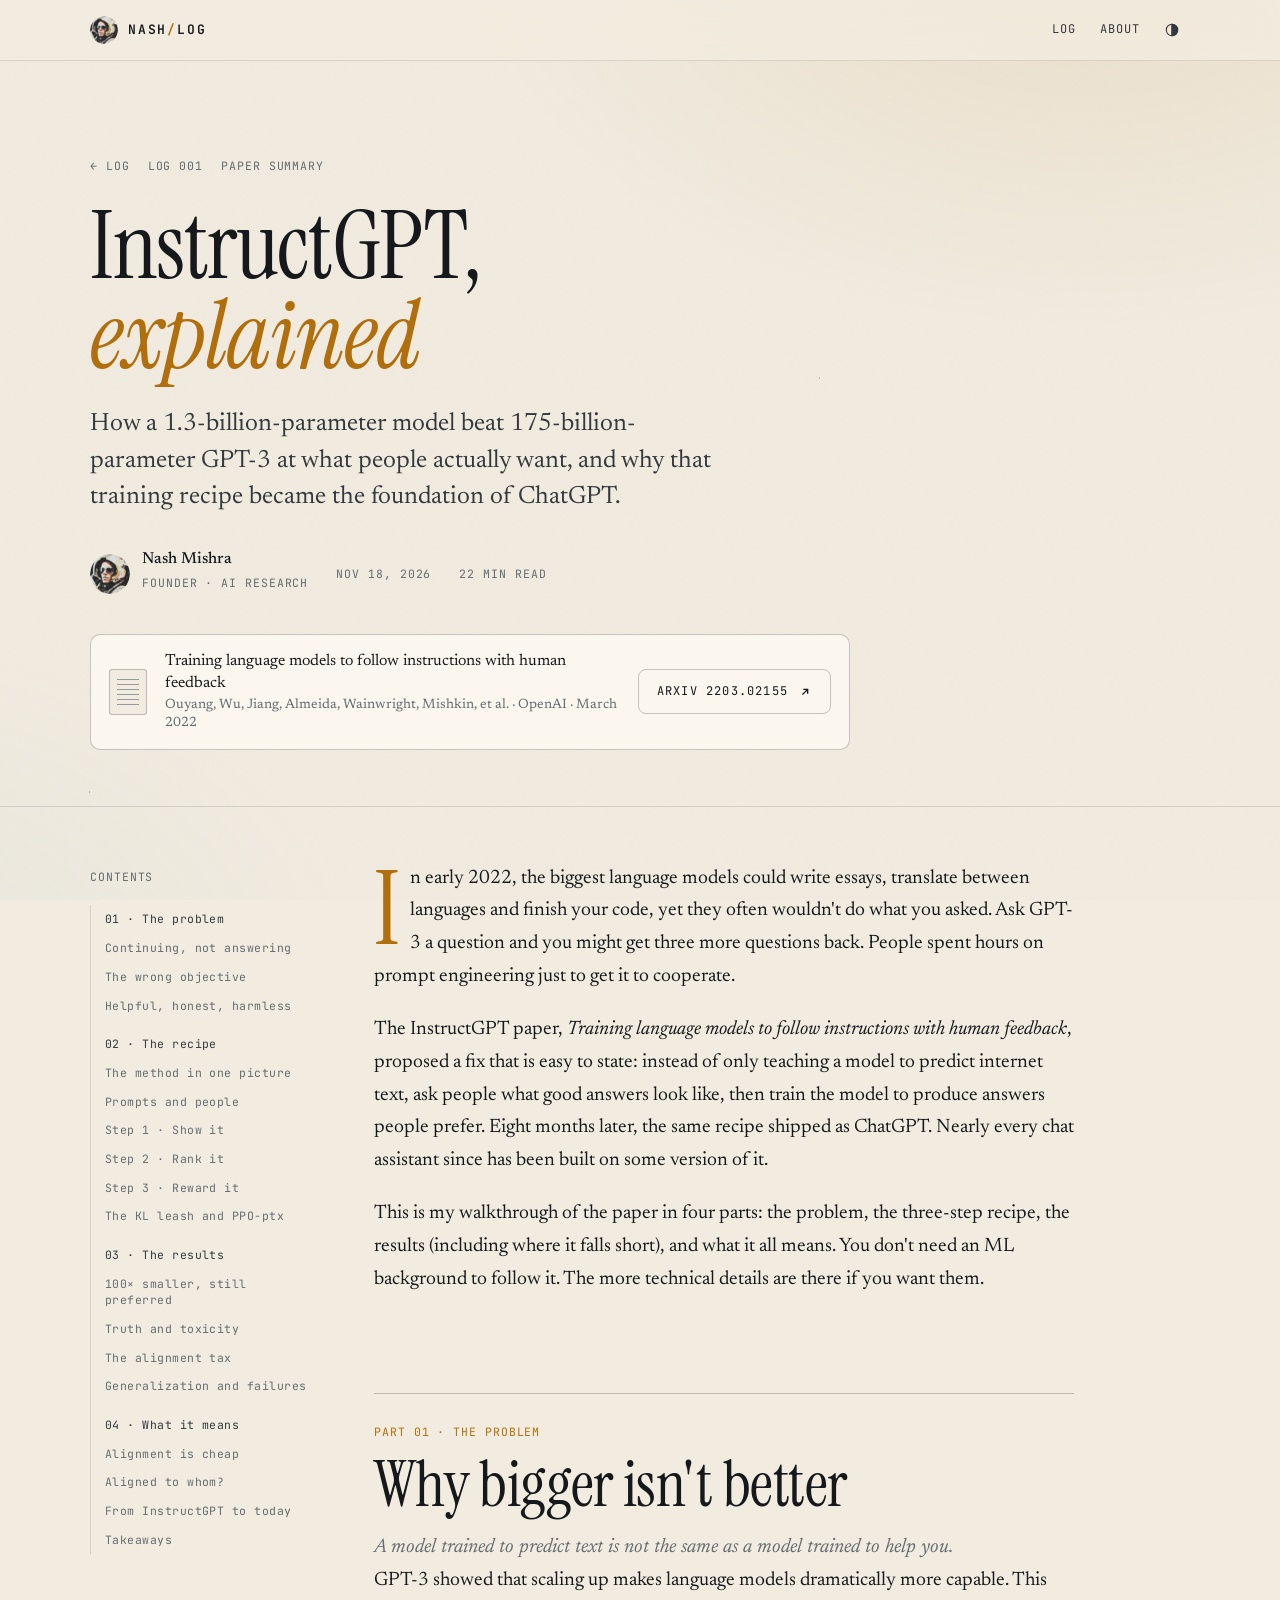
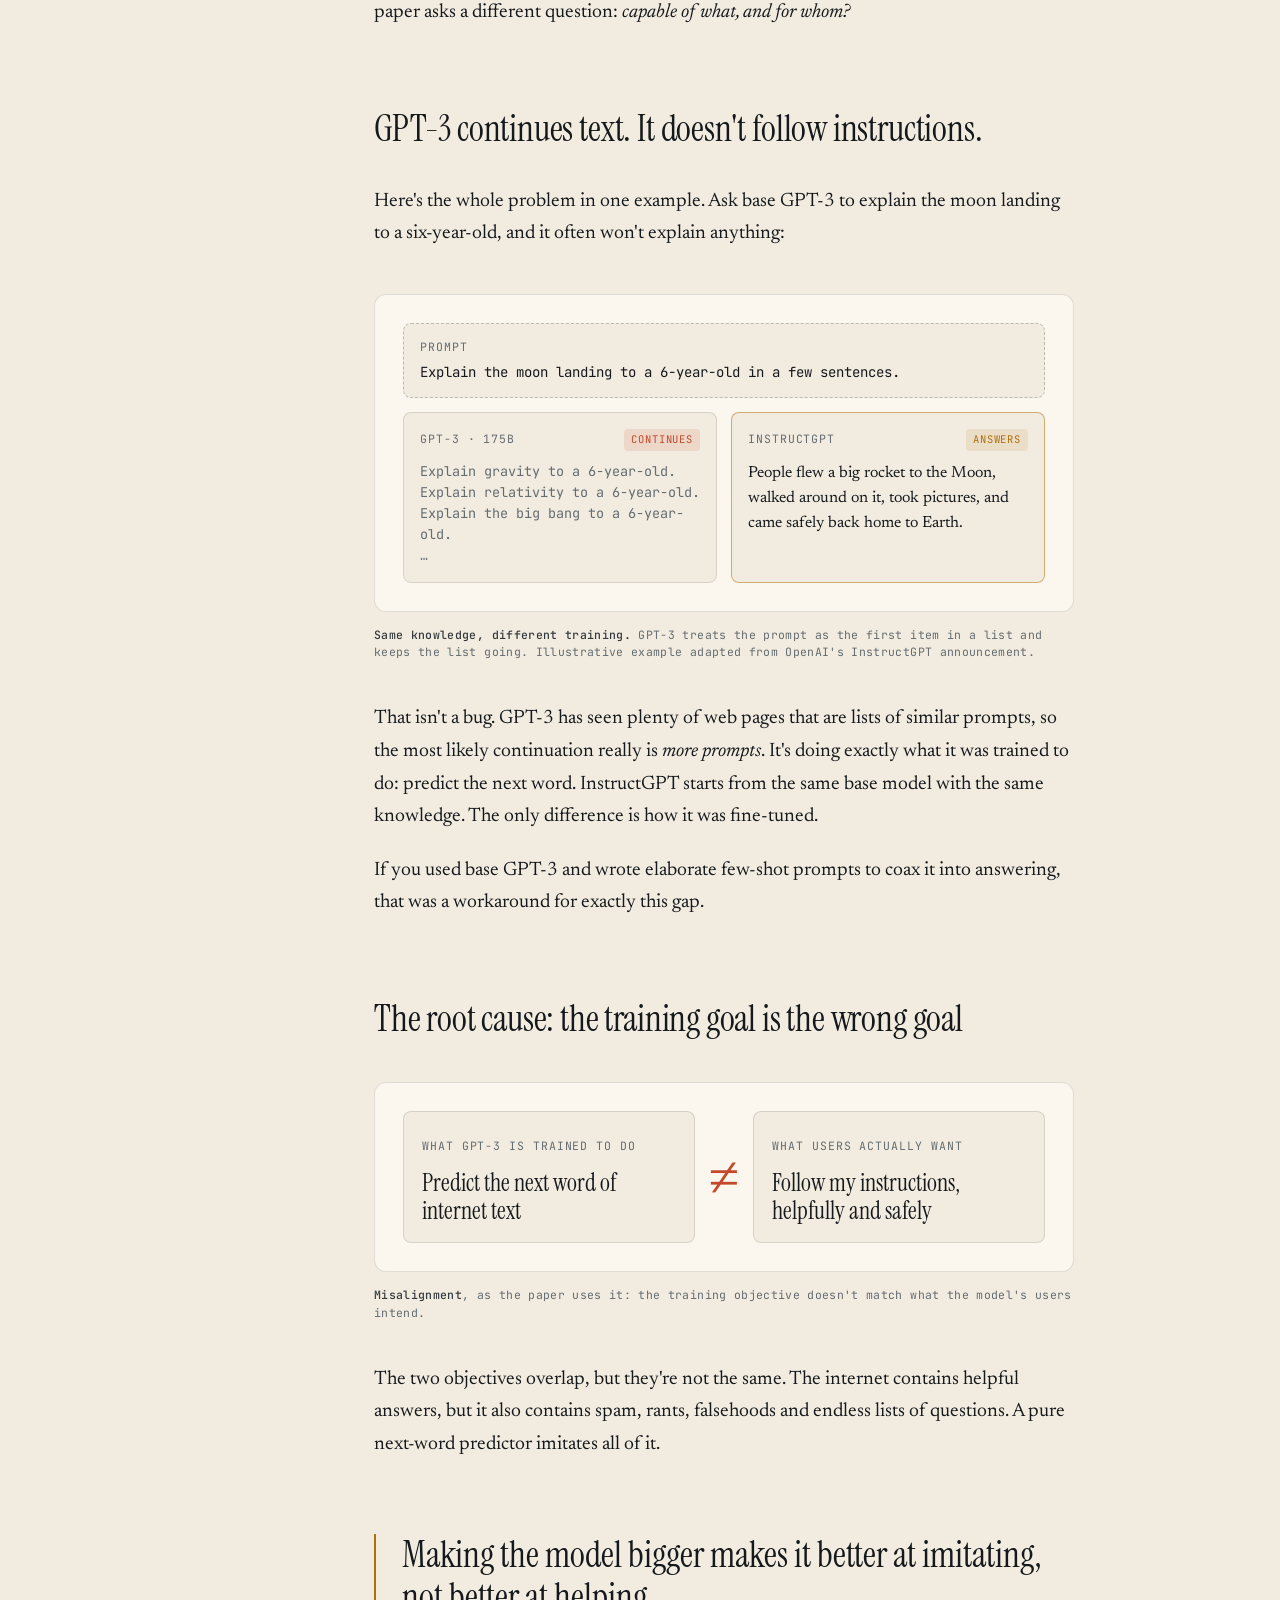
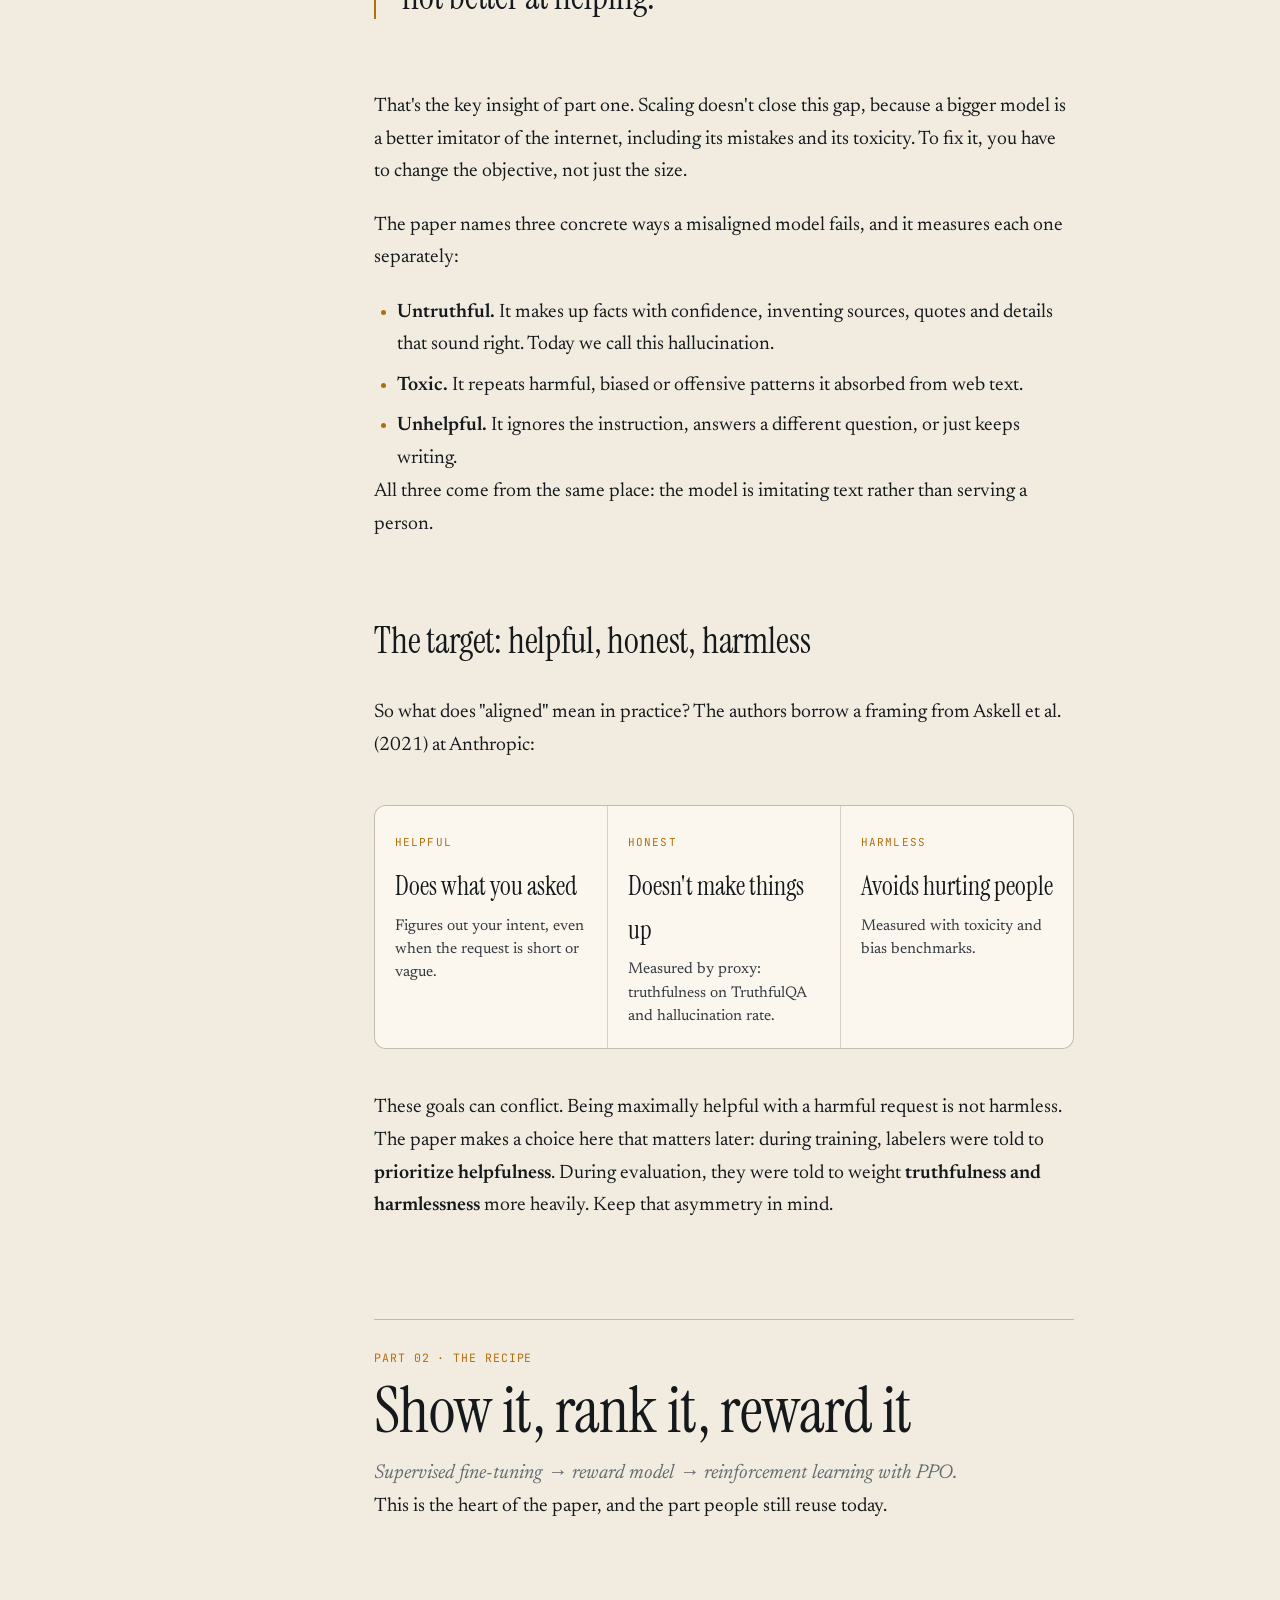
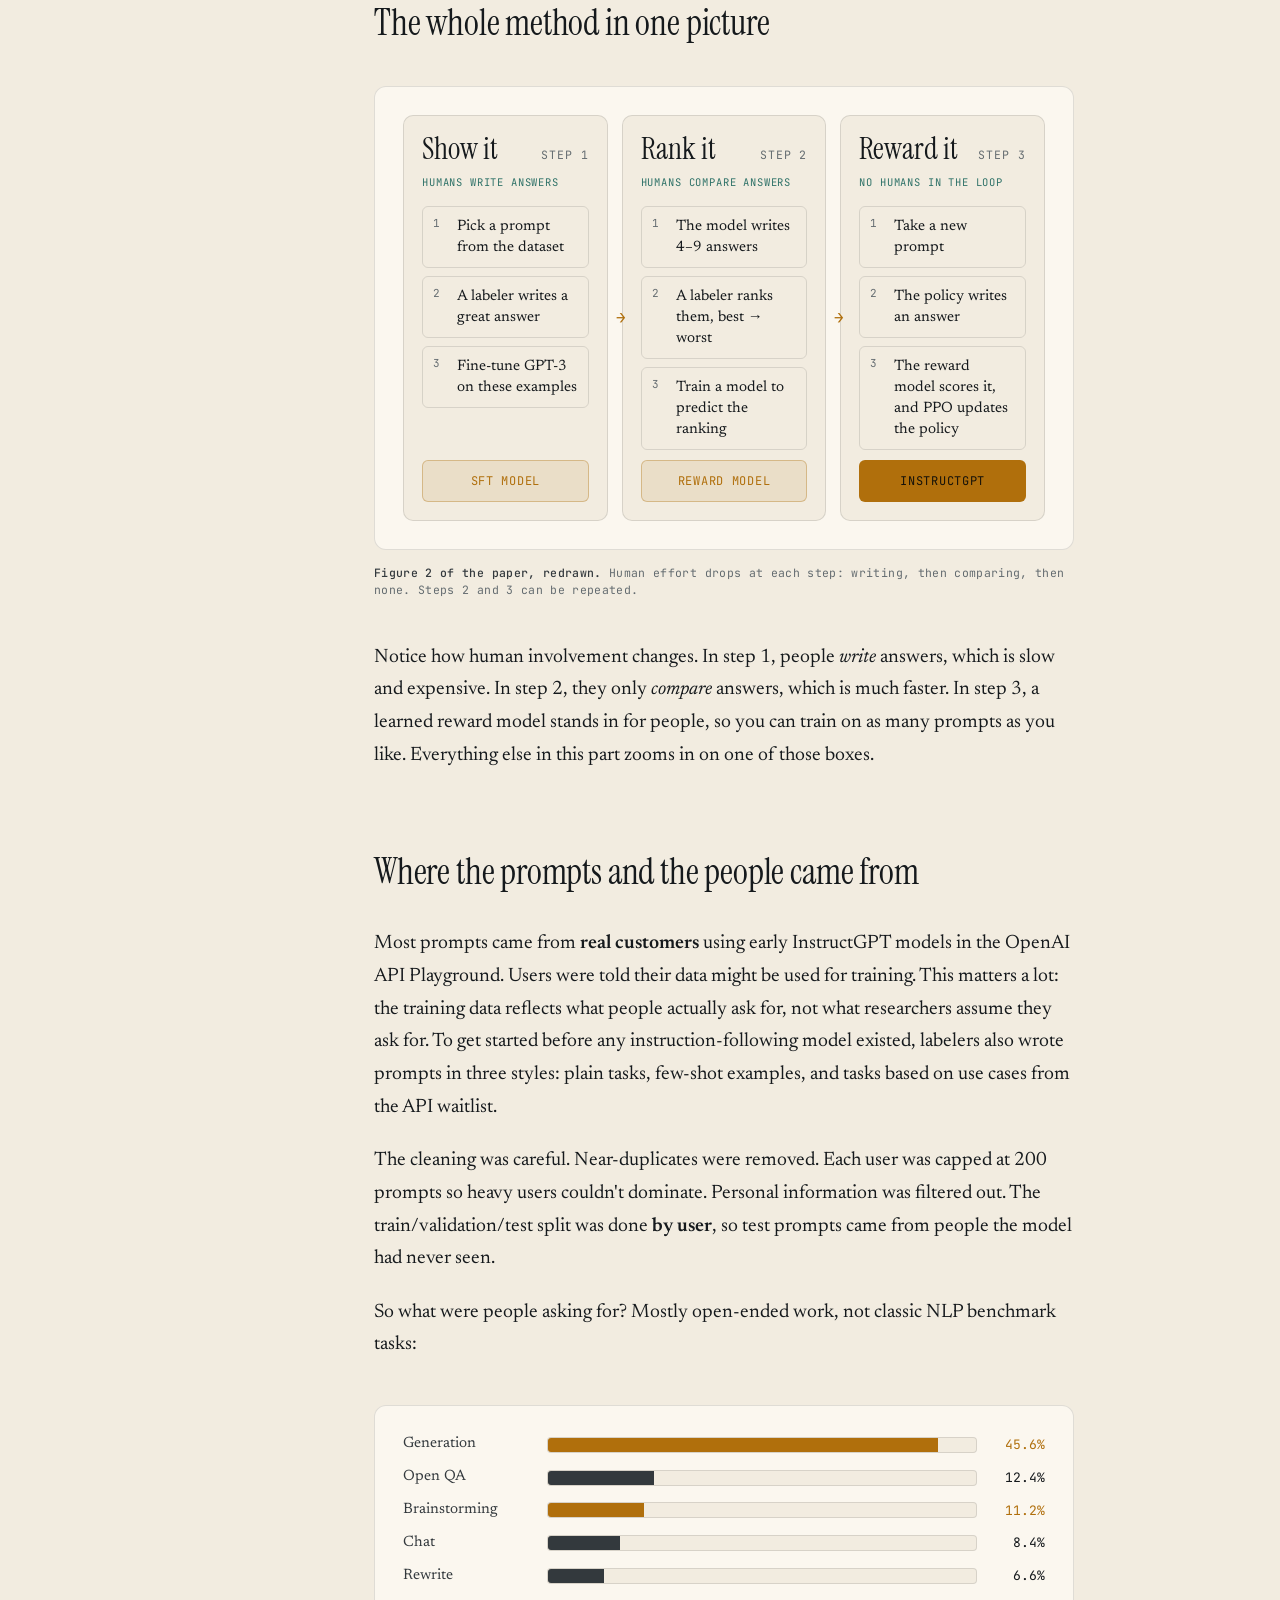
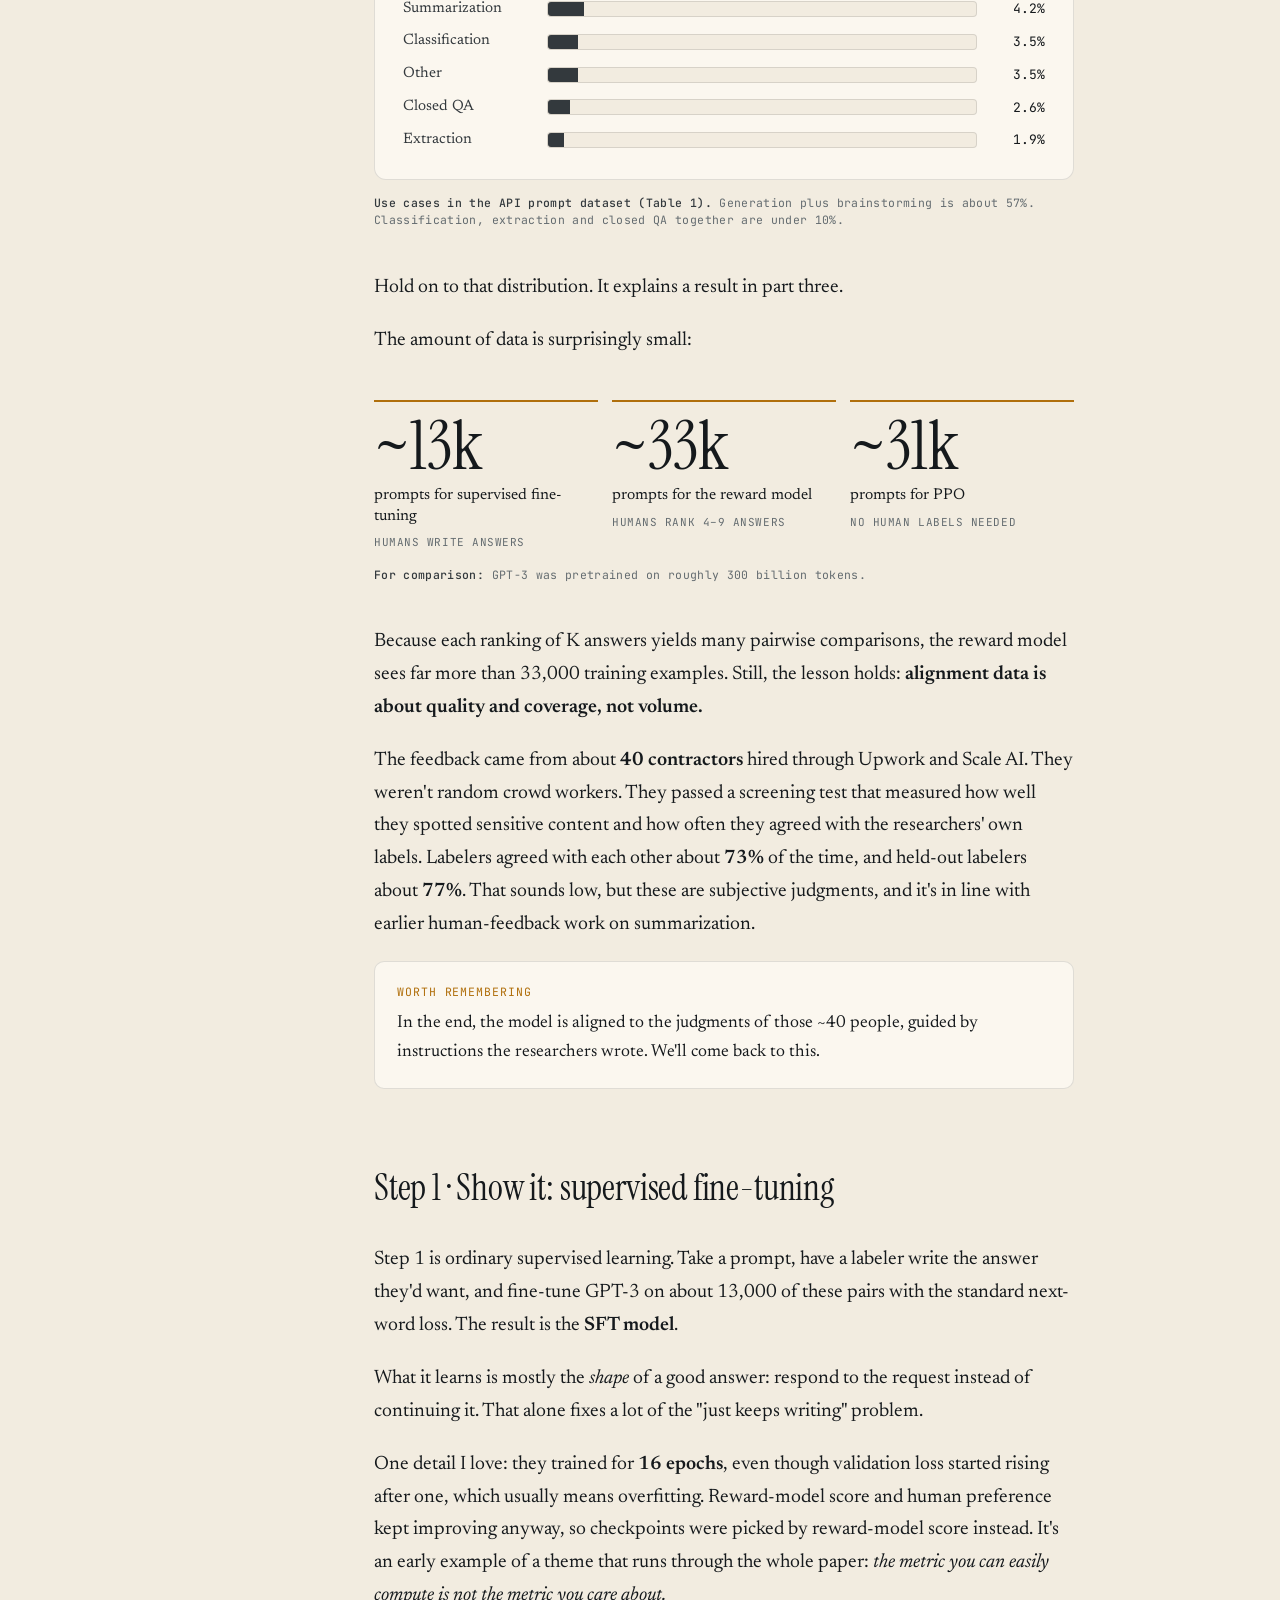
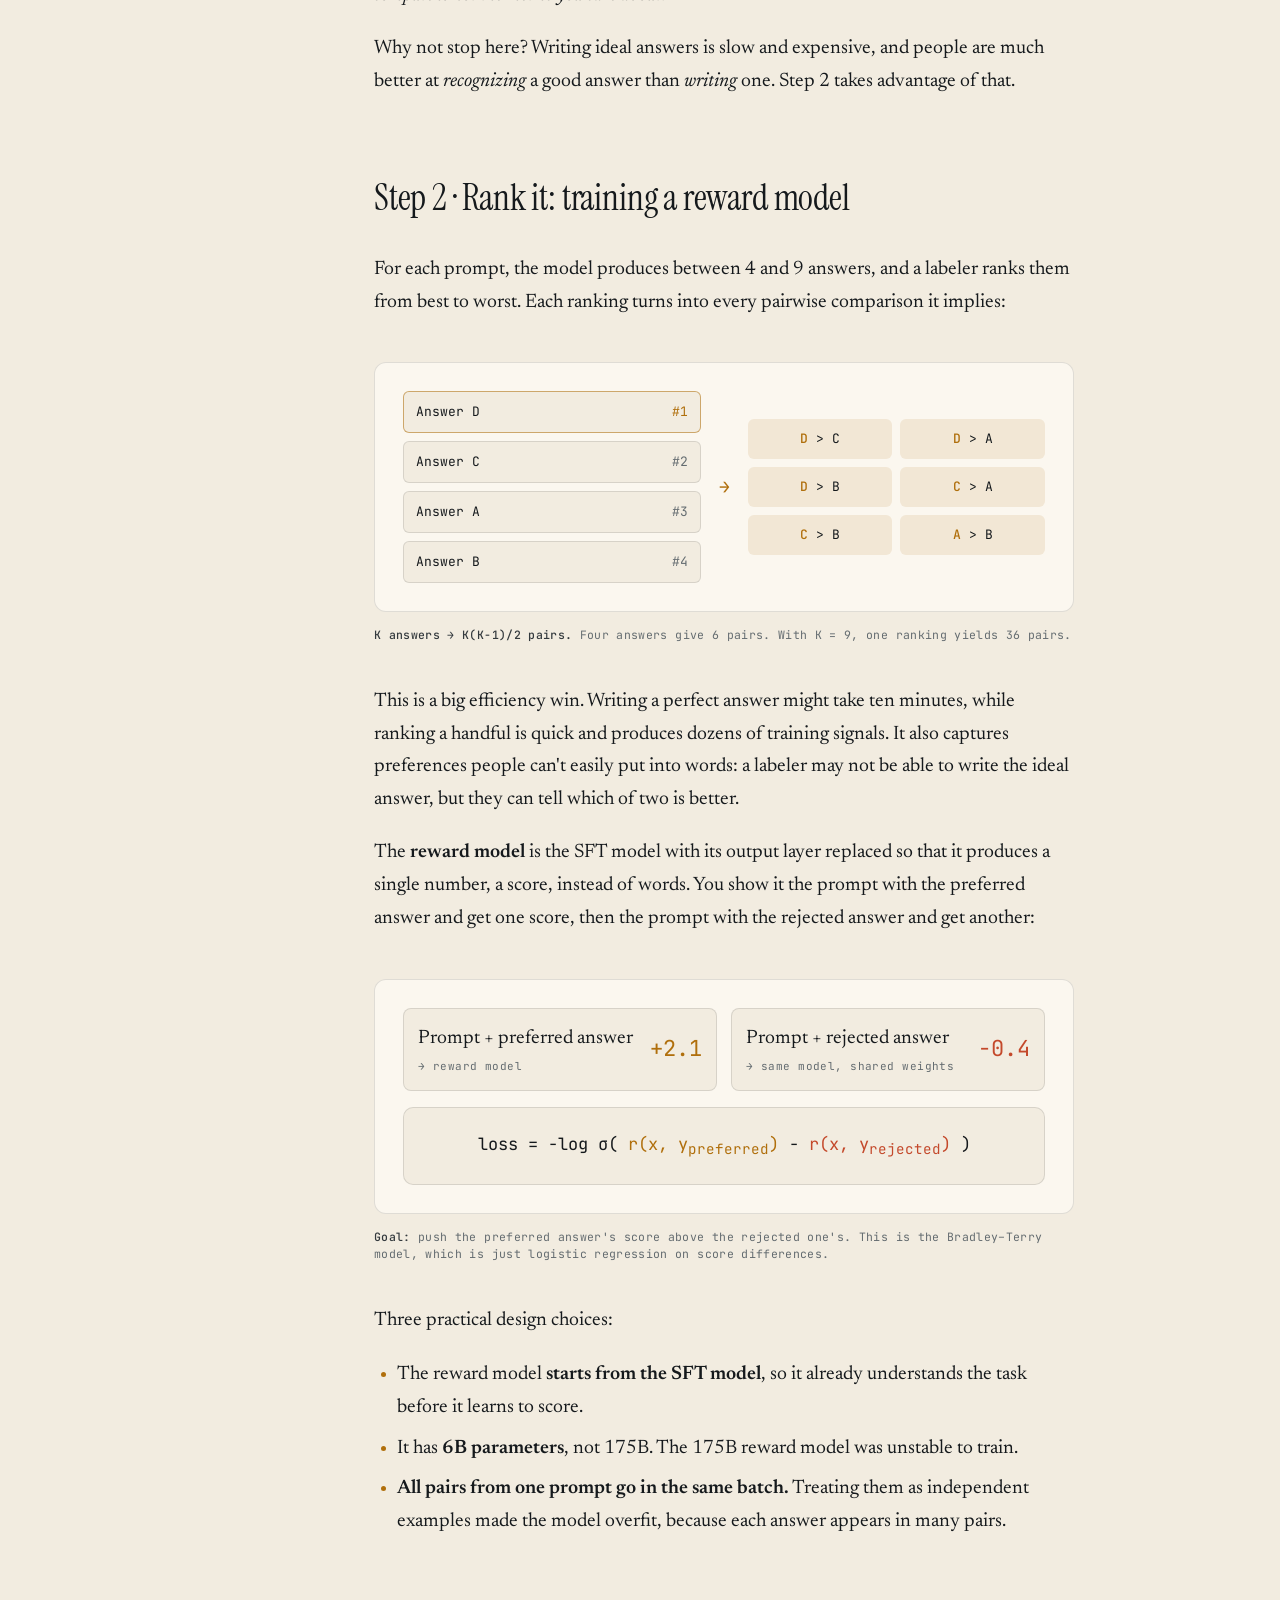
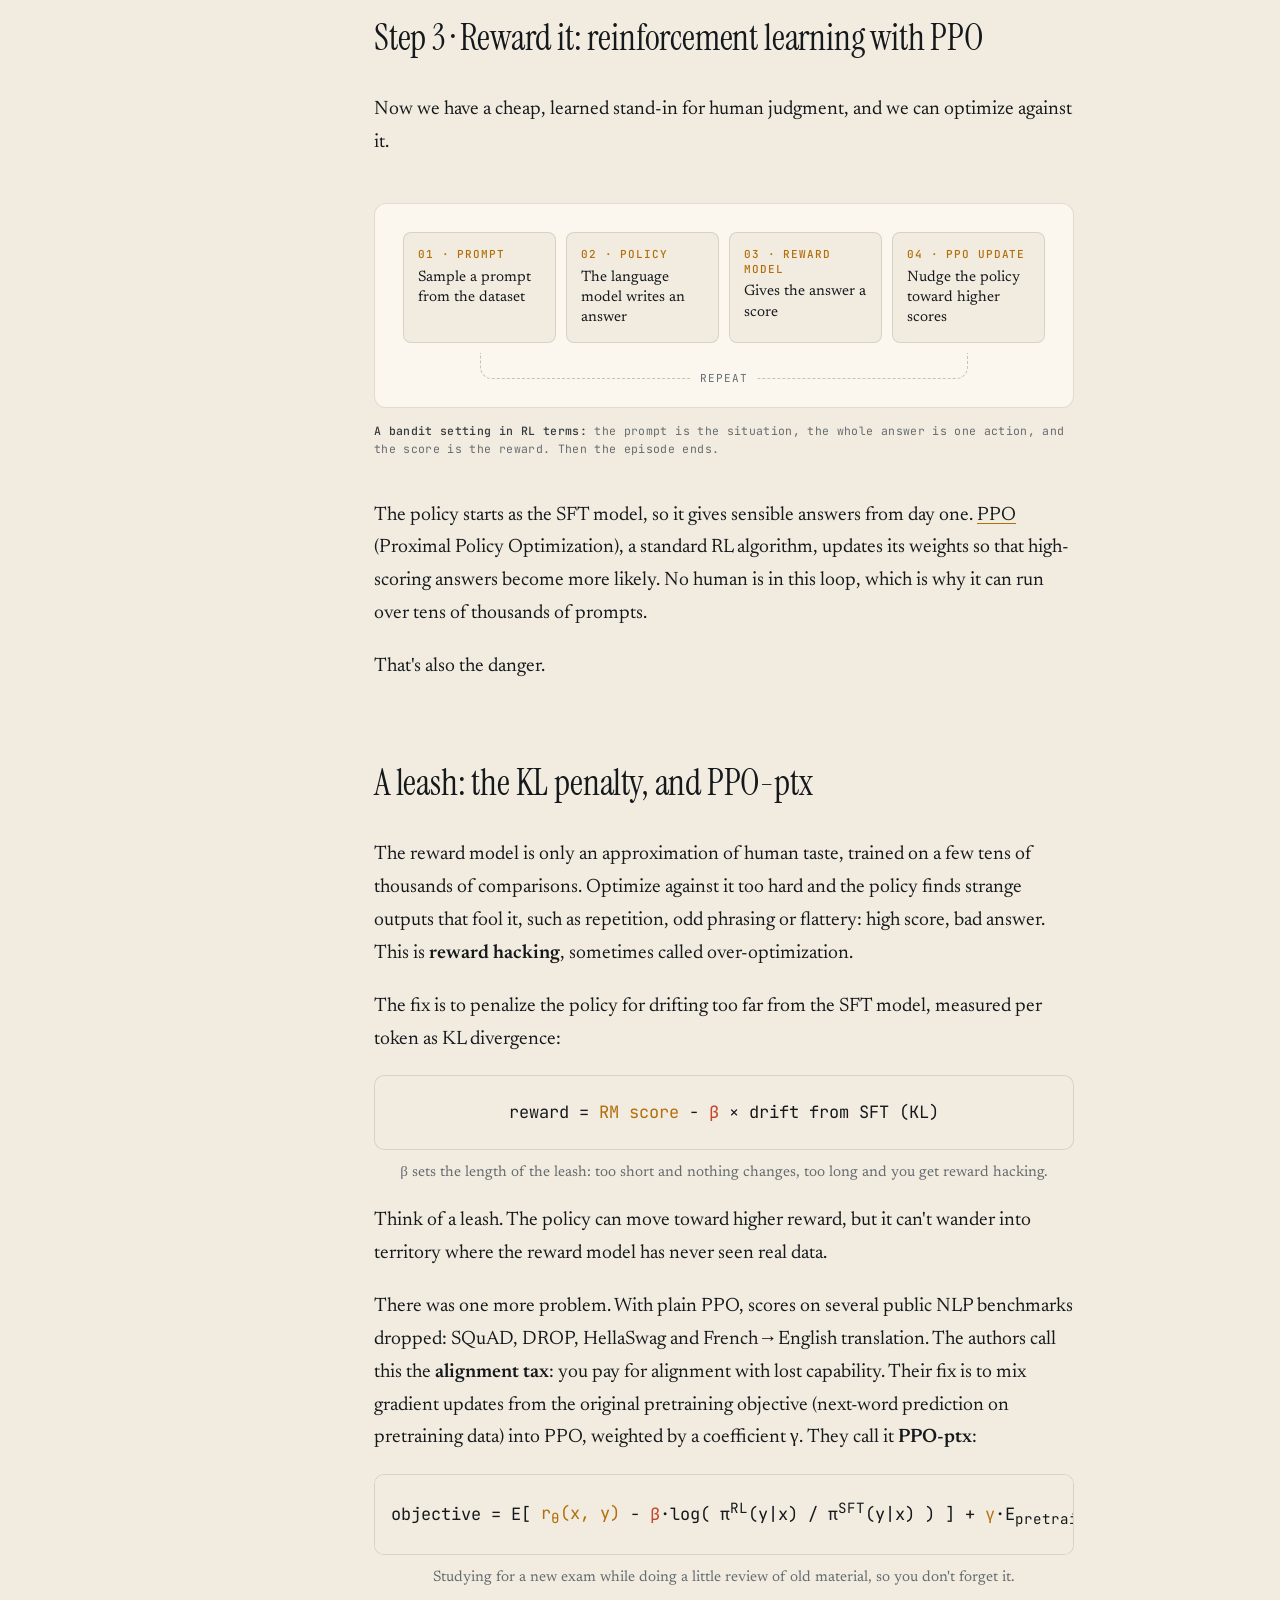
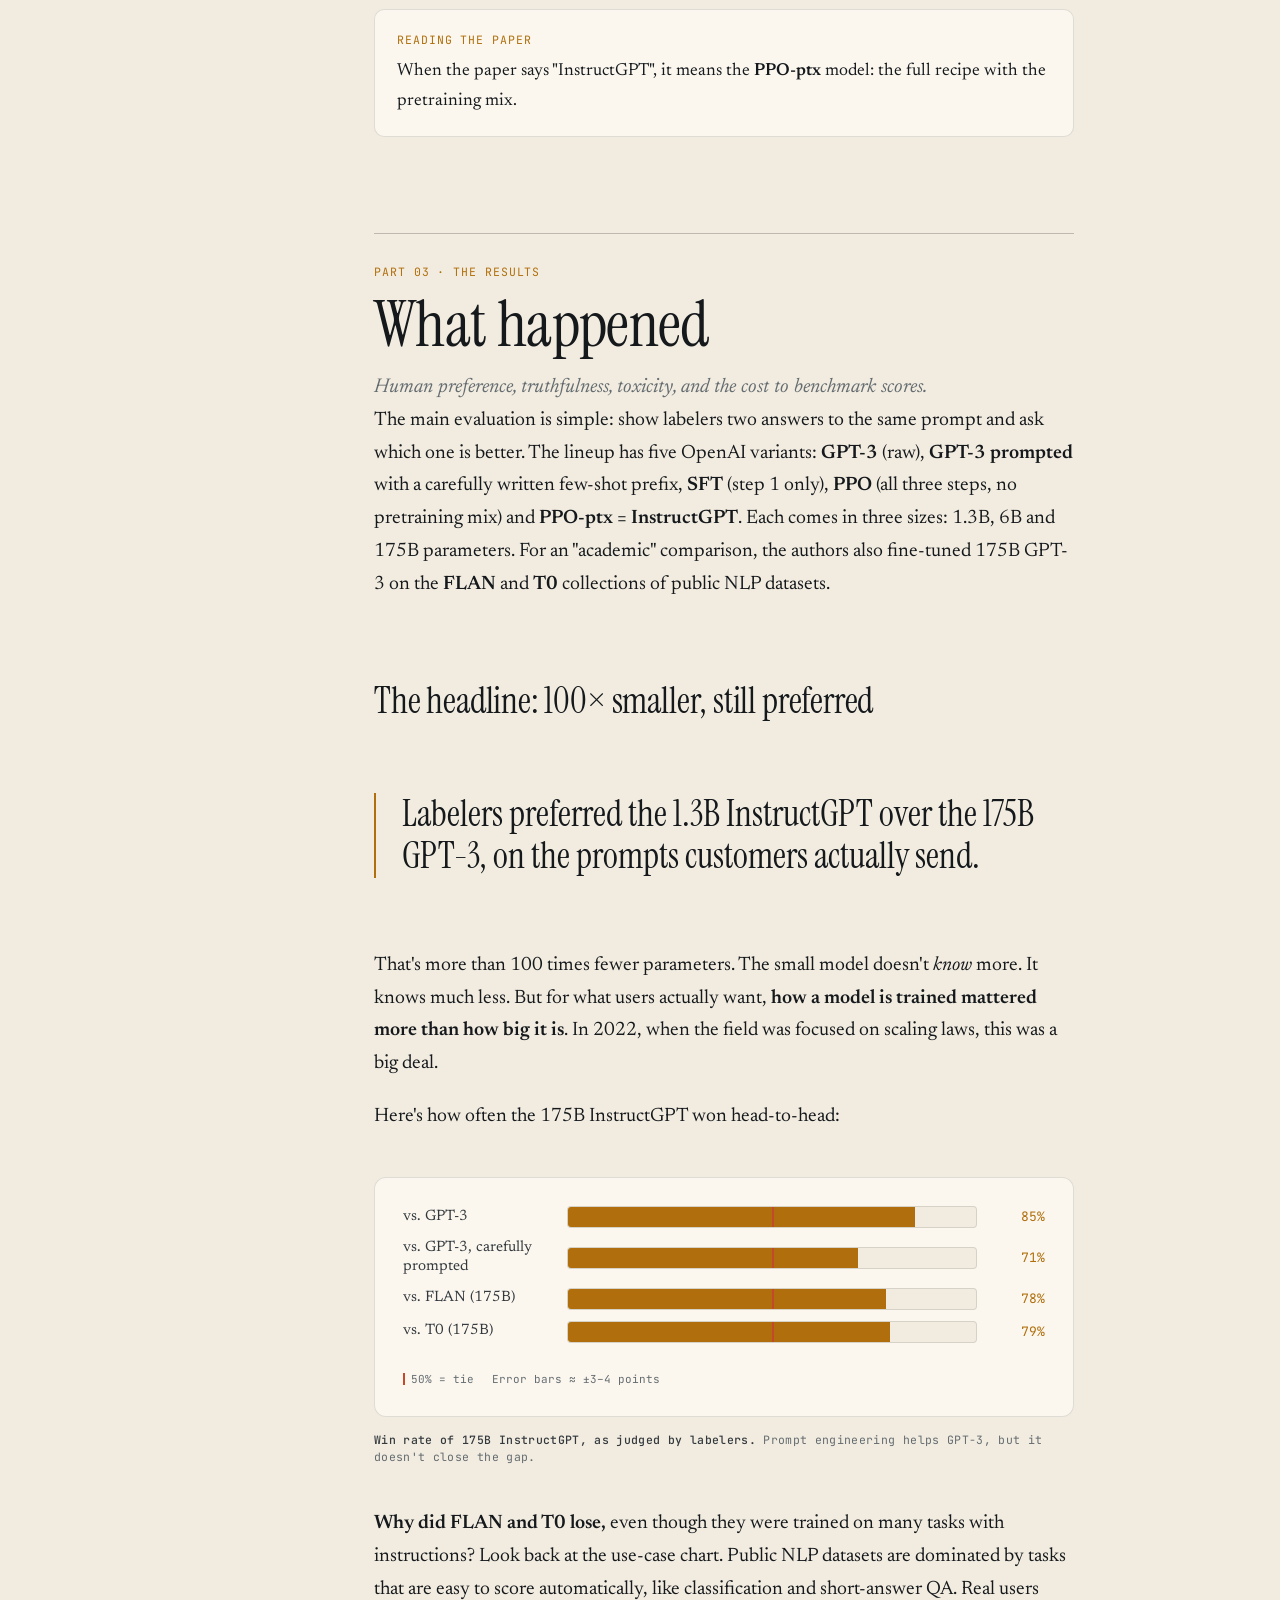
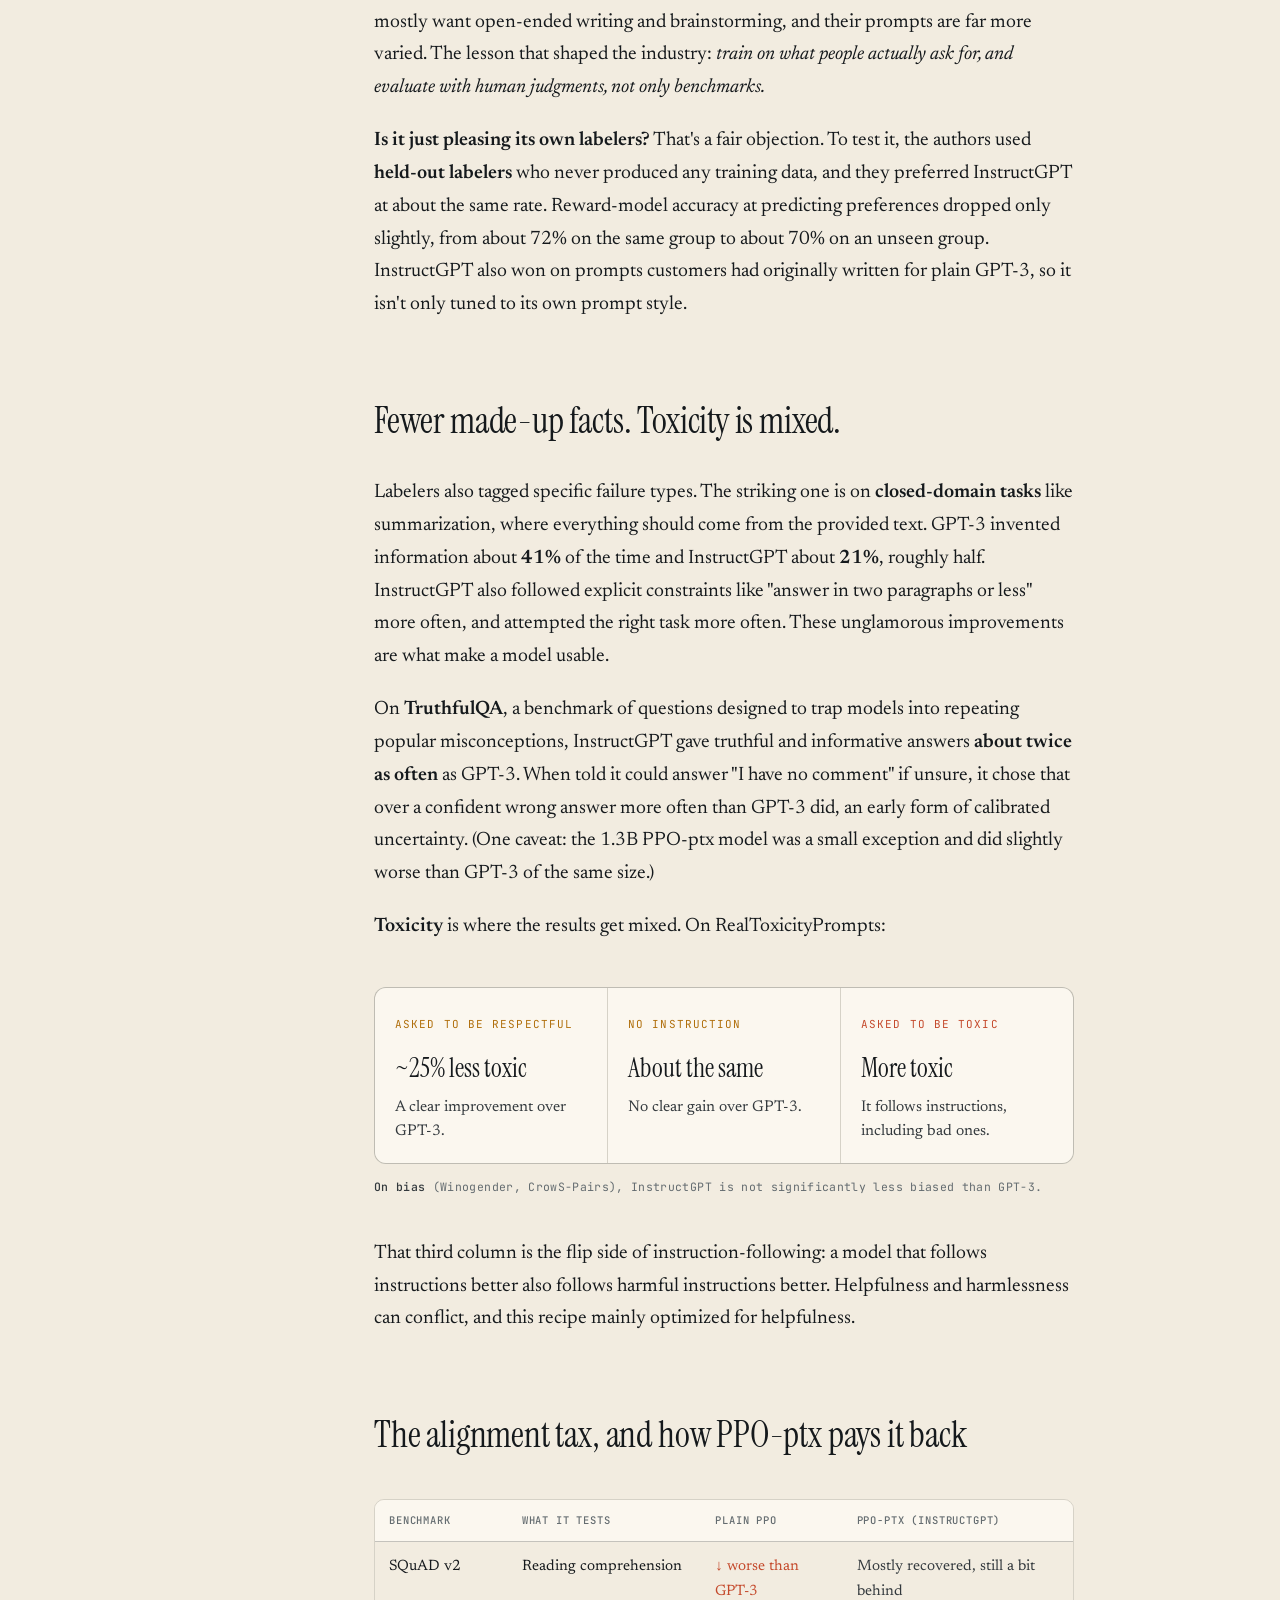
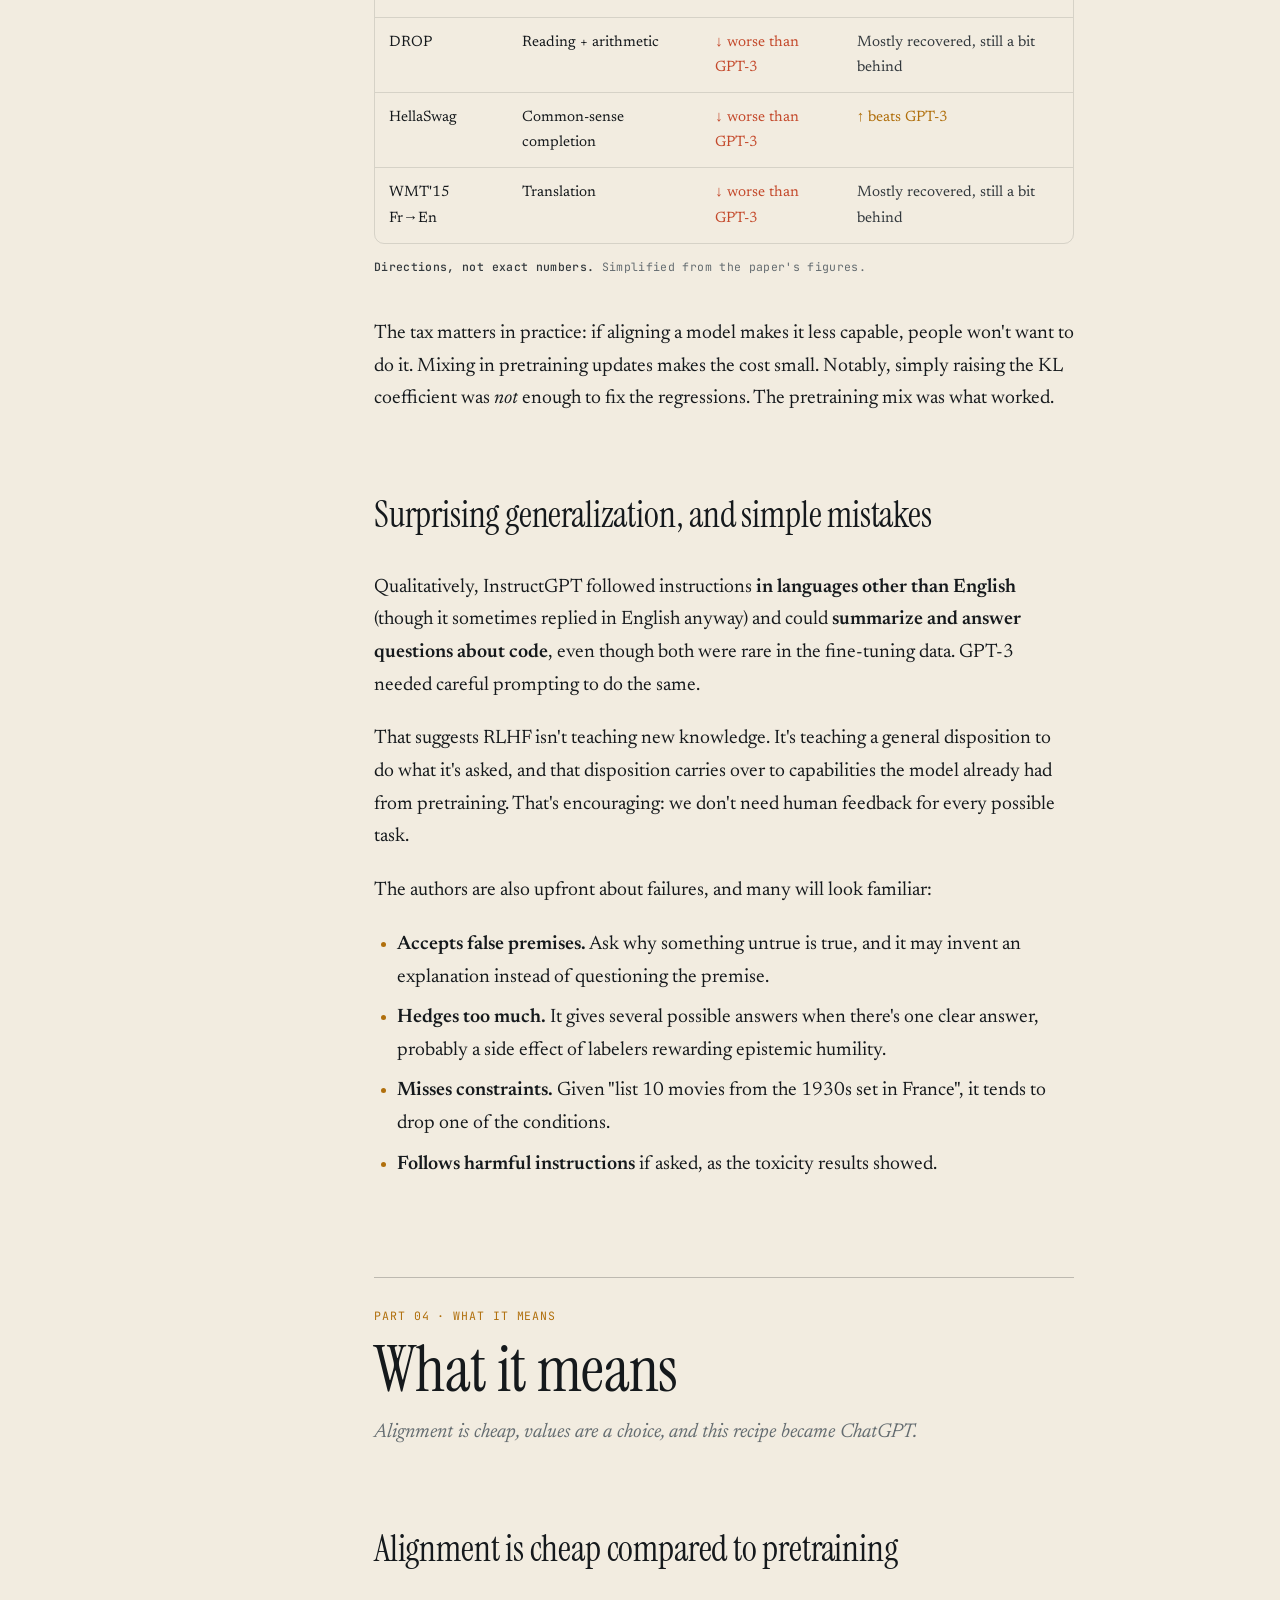
==== posts/instructgpt.html @ 0c7d2868 "update github page" ====
<!doctype html>
<html lang="en">
<head>
  <meta charset="utf-8">
  <meta name="viewport" content="width=device-width, initial-scale=1">
  <title>InstructGPT, Explained — Nash Mishra</title>
  <meta name="description" content="A walkthrough of Ouyang et al. (2022), the InstructGPT paper: why scale alone doesn't make a model helpful, the three-step RLHF recipe, what the results show, and what's still open.">
  <meta name="author" content="Nash Mishra">
  <meta property="og:type" content="article">
  <meta property="og:title" content="InstructGPT, Explained">
  <meta property="og:description" content="Show it, rank it, reward it: the paper behind ChatGPT's training recipe.">
  <meta property="og:image" content="/assets/img/nash.png">
  <meta property="article:published_time" content="2026-11-18">
  <meta property="article:section" content="Paper Summaries">
  <link rel="icon" type="image/png" href="/assets/img/favicon.png">
  <link rel="apple-touch-icon" href="/assets/img/apple-touch-icon.png">
  <script>try{var t=localStorage.getItem("theme");if(t)document.documentElement.setAttribute("data-theme",t)}catch(e){}</script>
  <link rel="preconnect" href="https://fonts.googleapis.com">
  <link rel="preconnect" href="https://fonts.gstatic.com" crossorigin>
  <link href="https://fonts.googleapis.com/css2?family=Instrument+Serif:ital@0;1&family=JetBrains+Mono:wght@400;500;600&family=Newsreader:ital,opsz,wght@0,6..72,300..600;1,6..72,300..600&display=swap" rel="stylesheet">
  <link rel="stylesheet" href="/assets/css/site.css">
</head>
<body>
  <div class="sky" aria-hidden="true"></div>
  <div class="progress" aria-hidden="true"></div>

  <header class="topbar">
    <div class="wrap">
      <a class="brand" href="/" aria-label="Nash Mishra, home">
        <img src="/assets/img/favicon.png" alt="" width="28" height="28">
        <b>NASH<i>/</i>LOG</b>
      </a>
      <nav class="nav" aria-label="Primary">
        <a href="/#log">Log</a>
        <a href="/#about" class="hide-sm">About</a>
        <button class="theme-toggle" type="button" data-theme-toggle aria-label="Toggle light and dark theme">
          <svg viewBox="0 0 24 24" fill="none" stroke="currentColor" stroke-width="1.6" aria-hidden="true"><circle cx="12" cy="12" r="8.5"/><path d="M12 3.5v17" /><path d="M12 3.5a8.5 8.5 0 0 1 0 17z" fill="currentColor"/></svg>
        </button>
      </nav>
    </div>
  </header>

  <main>
    <header class="post-head">
      <div class="wrap">
        <div class="crumbs rise">
          <a class="label" href="/#log">← Log</a>
          <span class="label">Log 001</span>
          <a class="label amber" href="/#c=paper-summaries">Paper Summary</a>
        </div>
        <h1 class="rise d1">InstructGPT, <em>explained</em></h1>
        <p class="dek rise d2">How a 1.3-billion-parameter model beat 175-billion-parameter GPT-3 at what people actually want, and why that training recipe became the foundation of ChatGPT.</p>
        <div class="byline rise d3">
          <div class="who">
            <img src="/assets/img/nash.png" alt="" width="40" height="40">
            <div><b>Nash Mishra</b><span class="label">Founder · AI Research</span></div>
          </div>
          <span class="label">Nov 18, 2026</span>
          <span class="label">22 min read</span>
        </div>
        <div class="paper-card rise d4">
          <span class="glyph" aria-hidden="true"></span>
          <div class="t">Training language models to follow instructions with human feedback
            <small>Ouyang, Wu, Jiang, Almeida, Wainwright, Mishkin, et al. · OpenAI · March 2022</small>
          </div>
          <a class="btn" href="https://arxiv.org/abs/2203.02155" target="_blank" rel="noopener">arXiv 2203.02155
            <svg viewBox="0 0 16 16" fill="none" stroke="currentColor" stroke-width="1.6" aria-hidden="true"><path d="M5 11 11 5M6 5h5v5"/></svg>
          </a>
        </div>
      </div>
    </header>

    <div class="wrap post-grid">
      <aside class="toc" aria-label="Contents">
        <span class="label">Contents</span>
        <ol>
          <li class="part"><a href="#part-1">01 · The problem</a></li>
          <li><a href="#continues">Continuing, not answering</a></li>
          <li><a href="#misalignment">The wrong objective</a></li>
          <li><a href="#target">Helpful, honest, harmless</a></li>
          <li class="part"><a href="#part-2">02 · The recipe</a></li>
          <li><a href="#overview">The method in one picture</a></li>
          <li><a href="#data">Prompts and people</a></li>
          <li><a href="#sft">Step 1 · Show it</a></li>
          <li><a href="#rm">Step 2 · Rank it</a></li>
          <li><a href="#ppo">Step 3 · Reward it</a></li>
          <li><a href="#leash">The KL leash and PPO-ptx</a></li>
          <li class="part"><a href="#part-3">03 · The results</a></li>
          <li><a href="#headline">100× smaller, still preferred</a></li>
          <li><a href="#truth">Truth and toxicity</a></li>
          <li><a href="#tax">The alignment tax</a></li>
          <li><a href="#generalize">Generalization and failures</a></li>
          <li class="part"><a href="#part-4">04 · What it means</a></li>
          <li><a href="#cost">Alignment is cheap</a></li>
          <li><a href="#whom">Aligned to whom?</a></li>
          <li><a href="#legacy">From InstructGPT to today</a></li>
          <li><a href="#takeaways">Takeaways</a></li>
        </ol>
      </aside>

      <article class="prose">
        <p class="first">In early 2022, the biggest language models could write essays, translate between languages and finish your code, yet they often wouldn't do what you asked. Ask GPT-3 a question and you might get three more questions back. People spent hours on prompt engineering just to get it to cooperate.</p>

        <p>The InstructGPT paper, <em>Training language models to follow instructions with human feedback</em>, proposed a fix that is easy to state: instead of only teaching a model to predict internet text, ask people what good answers look like, then train the model to produce answers people prefer. Eight months later, the same recipe shipped as ChatGPT. Nearly every chat assistant since has been built on some version of it.</p>

        <p>This is my walkthrough of the paper in four parts: the problem, the three-step recipe, the results (including where it falls short), and what it all means. You don't need an ML background to follow it. The more technical details are there if you want them.</p>

        <!-- ================================================================= -->
        <div class="part-mark" id="part-1">
          <span class="label">Part 01 · The problem</span>
          <h2>Why bigger isn't better</h2>
          <p>A model trained to predict text is not the same as a model trained to help you.</p>
        </div>

        <p>GPT-3 showed that scaling up makes language models dramatically more capable. This paper asks a different question: <em>capable of what, and for whom?</em></p>

        <h3 id="continues">GPT-3 continues text. It doesn't follow instructions.</h3>

        <p>Here's the whole problem in one example. Ask base GPT-3 to explain the moon landing to a six-year-old, and it often won't explain anything:</p>

        <figure class="fig">
          <div class="panel compare">
            <div class="prompt"><span class="label">Prompt</span>Explain the moon landing to a 6-year-old in a few sentences.</div>
            <div class="pair">
              <div class="out bad">
                <div class="who"><span class="label">GPT-3 · 175B</span><span class="badge no">Continues</span></div>
                <p>Explain gravity to a 6-year-old.<br>Explain relativity to a 6-year-old.<br>Explain the big bang to a 6-year-old.<br>…</p>
              </div>
              <div class="out good">
                <div class="who"><span class="label">InstructGPT</span><span class="badge yes">Answers</span></div>
                <p>People flew a big rocket to the Moon, walked around on it, took pictures, and came safely back home to Earth.</p>
              </div>
            </div>
          </div>
          <figcaption><b>Same knowledge, different training.</b> GPT-3 treats the prompt as the first item in a list and keeps the list going. Illustrative example adapted from OpenAI's InstructGPT announcement.</figcaption>
        </figure>

        <p>That isn't a bug. GPT-3 has seen plenty of web pages that are lists of similar prompts, so the most likely continuation really is <em>more prompts</em>. It's doing exactly what it was trained to do: predict the next word. InstructGPT starts from the same base model with the same knowledge. The only difference is how it was fine-tuned.</p>

        <p>If you used base GPT-3 and wrote elaborate few-shot prompts to coax it into answering, that was a workaround for exactly this gap.</p>

        <h3 id="misalignment">The root cause: the training goal is the wrong goal</h3>

        <figure class="fig">
          <div class="panel neq">
            <div><span class="label">What GPT-3 is trained to do</span><b>Predict the next word of internet text</b></div>
            <div class="sym" aria-label="is not equal to">≠</div>
            <div><span class="label">What users actually want</span><b>Follow my instructions, helpfully and safely</b></div>
          </div>
          <figcaption><b>Misalignment</b>, as the paper uses it: the training objective doesn't match what the model's users intend.</figcaption>
        </figure>

        <p>The two objectives overlap, but they're not the same. The internet contains helpful answers, but it also contains spam, rants, falsehoods and endless lists of questions. A pure next-word predictor imitates all of it.</p>

        <p class="pull">Making the model bigger makes it better at imitating, not better at helping.</p>

        <p>That's the key insight of part one. Scaling doesn't close this gap, because a bigger model is a better imitator of the internet, including its mistakes and its toxicity. To fix it, you have to change the objective, not just the size.</p>

        <p>The paper names three concrete ways a misaligned model fails, and it measures each one separately:</p>
        <ul>
          <li><strong>Untruthful.</strong> It makes up facts with confidence, inventing sources, quotes and details that sound right. Today we call this hallucination.</li>
          <li><strong>Toxic.</strong> It repeats harmful, biased or offensive patterns it absorbed from web text.</li>
          <li><strong>Unhelpful.</strong> It ignores the instruction, answers a different question, or just keeps writing.</li>
        </ul>
        <p>All three come from the same place: the model is imitating text rather than serving a person.</p>

        <h3 id="target">The target: helpful, honest, harmless</h3>

        <p>So what does "aligned" mean in practice? The authors borrow a framing from Askell et al. (2021) at Anthropic:</p>

        <figure class="fig">
          <div class="triad">
            <div><span class="k">HELPFUL</span><h4>Does what you asked</h4><p>Figures out your intent, even when the request is short or vague.</p></div>
            <div><span class="k">HONEST</span><h4>Doesn't make things up</h4><p>Measured by proxy: truthfulness on TruthfulQA and hallucination rate.</p></div>
            <div><span class="k">HARMLESS</span><h4>Avoids hurting people</h4><p>Measured with toxicity and bias benchmarks.</p></div>
          </div>
        </figure>

        <p>These goals can conflict. Being maximally helpful with a harmful request is not harmless. The paper makes a choice here that matters later: during training, labelers were told to <strong>prioritize helpfulness</strong>. During evaluation, they were told to weight <strong>truthfulness and harmlessness</strong> more heavily. Keep that asymmetry in mind.</p>

        <!-- ================================================================= -->
        <div class="part-mark" id="part-2">
          <span class="label">Part 02 · The recipe</span>
          <h2>Show it, rank it, reward it</h2>
          <p>Supervised fine-tuning → reward model → reinforcement learning with PPO.</p>
        </div>

        <p>This is the heart of the paper, and the part people still reuse today.</p>

        <h3 id="overview">The whole method in one picture</h3>

        <figure class="fig">
          <div class="panel pipeline">
            <div class="stage">
              <div class="step"><b>Show it</b><span class="label">Step 1</span></div>
              <span class="human">Humans write answers</span>
              <ol>
                <li>Pick a prompt from the dataset</li>
                <li>A labeler writes a great answer</li>
                <li>Fine-tune GPT-3 on these examples</li>
              </ol>
              <div class="result">SFT model</div>
            </div>
            <div class="stage">
              <div class="step"><b>Rank it</b><span class="label">Step 2</span></div>
              <span class="human">Humans compare answers</span>
              <ol>
                <li>The model writes 4–9 answers</li>
                <li>A labeler ranks them, best → worst</li>
                <li>Train a model to predict the ranking</li>
              </ol>
              <div class="result">Reward model</div>
            </div>
            <div class="stage final">
              <div class="step"><b>Reward it</b><span class="label">Step 3</span></div>
              <span class="human">No humans in the loop</span>
              <ol>
                <li>Take a new prompt</li>
                <li>The policy writes an answer</li>
                <li>The reward model scores it, and PPO updates the policy</li>
              </ol>
              <div class="result">InstructGPT</div>
            </div>
          </div>
          <figcaption><b>Figure 2 of the paper, redrawn.</b> Human effort drops at each step: writing, then comparing, then none. Steps 2 and 3 can be repeated.</figcaption>
        </figure>

        <p>Notice how human involvement changes. In step 1, people <em>write</em> answers, which is slow and expensive. In step 2, they only <em>compare</em> answers, which is much faster. In step 3, a learned reward model stands in for people, so you can train on as many prompts as you like. Everything else in this part zooms in on one of those boxes.</p>

        <h3 id="data">Where the prompts and the people came from</h3>

        <p>Most prompts came from <strong>real customers</strong> using early InstructGPT models in the OpenAI API Playground. Users were told their data might be used for training. This matters a lot: the training data reflects what people actually ask for, not what researchers assume they ask for. To get started before any instruction-following model existed, labelers also wrote prompts in three styles: plain tasks, few-shot examples, and tasks based on use cases from the API waitlist.</p>

        <p>The cleaning was careful. Near-duplicates were removed. Each user was capped at 200 prompts so heavy users couldn't dominate. Personal information was filtered out. The train/validation/test split was done <strong>by user</strong>, so test prompts came from people the model had never seen.</p>

        <p>So what were people asking for? Mostly open-ended work, not classic NLP benchmark tasks:</p>

        <figure class="fig">
          <div class="panel bars usecase">
            <div class="bar hl"><span class="name">Generation</span><span class="track"><span class="fill" style="width:91.2%"></span></span><span class="val">45.6%</span></div>
            <div class="bar"><span class="name">Open QA</span><span class="track"><span class="fill" style="width:24.8%"></span></span><span class="val">12.4%</span></div>
            <div class="bar hl"><span class="name">Brainstorming</span><span class="track"><span class="fill" style="width:22.4%"></span></span><span class="val">11.2%</span></div>
            <div class="bar"><span class="name">Chat</span><span class="track"><span class="fill" style="width:16.8%"></span></span><span class="val">8.4%</span></div>
            <div class="bar"><span class="name">Rewrite</span><span class="track"><span class="fill" style="width:13.2%"></span></span><span class="val">6.6%</span></div>
            <div class="bar"><span class="name">Summarization</span><span class="track"><span class="fill" style="width:8.4%"></span></span><span class="val">4.2%</span></div>
            <div class="bar"><span class="name">Classification</span><span class="track"><span class="fill" style="width:7%"></span></span><span class="val">3.5%</span></div>
            <div class="bar"><span class="name">Other</span><span class="track"><span class="fill" style="width:7%"></span></span><span class="val">3.5%</span></div>
            <div class="bar"><span class="name">Closed QA</span><span class="track"><span class="fill" style="width:5.2%"></span></span><span class="val">2.6%</span></div>
            <div class="bar"><span class="name">Extraction</span><span class="track"><span class="fill" style="width:3.8%"></span></span><span class="val">1.9%</span></div>
          </div>
          <figcaption><b>Use cases in the API prompt dataset (Table 1).</b> Generation plus brainstorming is about 57%. Classification, extraction and closed QA together are under 10%.</figcaption>
        </figure>

        <p>Hold on to that distribution. It explains a result in part three.</p>

        <p>The amount of data is surprisingly small:</p>

        <figure class="fig">
          <div class="stats">
            <div class="stat"><div class="n">~13k</div><div class="w">prompts for supervised fine-tuning</div><div class="s">HUMANS WRITE ANSWERS</div></div>
            <div class="stat"><div class="n">~33k</div><div class="w">prompts for the reward model</div><div class="s">HUMANS RANK 4–9 ANSWERS</div></div>
            <div class="stat"><div class="n">~31k</div><div class="w">prompts for PPO</div><div class="s">NO HUMAN LABELS NEEDED</div></div>
          </div>
          <figcaption><b>For comparison:</b> GPT-3 was pretrained on roughly 300 billion tokens.</figcaption>
        </figure>

        <p>Because each ranking of K answers yields many pairwise comparisons, the reward model sees far more than 33,000 training examples. Still, the lesson holds: <strong>alignment data is about quality and coverage, not volume.</strong></p>

        <p>The feedback came from about <strong>40 contractors</strong> hired through Upwork and Scale AI. They weren't random crowd workers. They passed a screening test that measured how well they spotted sensitive content and how often they agreed with the researchers' own labels. Labelers agreed with each other about <strong>73%</strong> of the time, and held-out labelers about <strong>77%</strong>. That sounds low, but these are subjective judgments, and it's in line with earlier human-feedback work on summarization.</p>

        <div class="callout"><span class="label">Worth remembering</span>In the end, the model is aligned to the judgments of those ~40 people, guided by instructions the researchers wrote. We'll come back to this.</div>

        <h3 id="sft">Step 1 · Show it: supervised fine-tuning</h3>

        <p>Step 1 is ordinary supervised learning. Take a prompt, have a labeler write the answer they'd want, and fine-tune GPT-3 on about 13,000 of these pairs with the standard next-word loss. The result is the <strong>SFT model</strong>.</p>

        <p>What it learns is mostly the <em>shape</em> of a good answer: respond to the request instead of continuing it. That alone fixes a lot of the "just keeps writing" problem.</p>

        <p>One detail I love: they trained for <strong>16 epochs</strong>, even though validation loss started rising after one, which usually means overfitting. Reward-model score and human preference kept improving anyway, so checkpoints were picked by reward-model score instead. It's an early example of a theme that runs through the whole paper: <em>the metric you can easily compute is not the metric you care about.</em></p>

        <p>Why not stop here? Writing ideal answers is slow and expensive, and people are much better at <em>recognizing</em> a good answer than <em>writing</em> one. Step 2 takes advantage of that.</p>

        <h3 id="rm">Step 2 · Rank it: training a reward model</h3>

        <p>For each prompt, the model produces between 4 and 9 answers, and a labeler ranks them from best to worst. Each ranking turns into every pairwise comparison it implies:</p>

        <figure class="fig">
          <div class="panel rank">
            <div class="ans">
              <div>Answer D <span>#1</span></div>
              <div>Answer C <span>#2</span></div>
              <div>Answer A <span>#3</span></div>
              <div>Answer B <span>#4</span></div>
            </div>
            <div class="mid" aria-hidden="true">→</div>
            <div class="pairs">
              <span><b>D</b> &gt; C</span><span><b>D</b> &gt; A</span>
              <span><b>D</b> &gt; B</span><span><b>C</b> &gt; A</span>
              <span><b>C</b> &gt; B</span><span><b>A</b> &gt; B</span>
            </div>
          </div>
          <figcaption><b>K answers → K(K−1)/2 pairs.</b> Four answers give 6 pairs. With K = 9, one ranking yields 36 pairs.</figcaption>
        </figure>

        <p>This is a big efficiency win. Writing a perfect answer might take ten minutes, while ranking a handful is quick and produces dozens of training signals. It also captures preferences people can't easily put into words: a labeler may not be able to write the ideal answer, but they can tell which of two is better.</p>

        <p>The <strong>reward model</strong> is the SFT model with its output layer replaced so that it produces a single number, a score, instead of words. You show it the prompt with the preferred answer and get one score, then the prompt with the rejected answer and get another:</p>

        <figure class="fig">
          <div class="panel" style="display:grid;gap:16px">
            <div class="twin">
              <div class="good"><div>Prompt + preferred answer<small>→ reward model</small></div><span class="score">+2.1</span></div>
              <div class="bad"><div>Prompt + rejected answer<small>→ same model, shared weights</small></div><span class="score">−0.4</span></div>
            </div>
            <div class="eq">loss = −log σ( <span class="v">r(x, y<sub>preferred</sub>)</span> − <span class="p">r(x, y<sub>rejected</sub>)</span> )</div>
          </div>
          <figcaption><b>Goal:</b> push the preferred answer's score above the rejected one's. This is the Bradley–Terry model, which is just logistic regression on score differences.</figcaption>
        </figure>

        <p>Three practical design choices:</p>
        <ul>
          <li>The reward model <strong>starts from the SFT model</strong>, so it already understands the task before it learns to score.</li>
          <li>It has <strong>6B parameters</strong>, not 175B. The 175B reward model was unstable to train.</li>
          <li><strong>All pairs from one prompt go in the same batch.</strong> Treating them as independent examples made the model overfit, because each answer appears in many pairs.</li>
        </ul>

        <h3 id="ppo">Step 3 · Reward it: reinforcement learning with PPO</h3>

        <p>Now we have a cheap, learned stand-in for human judgment, and we can optimize against it.</p>

        <figure class="fig">
          <div class="panel">
            <div class="loop">
              <div><b>01 · Prompt</b>Sample a prompt from the dataset</div>
              <div><b>02 · Policy</b>The language model writes an answer</div>
              <div><b>03 · Reward model</b>Gives the answer a score</div>
              <div><b>04 · PPO update</b>Nudge the policy toward higher scores</div>
            </div>
            <div class="loop-back" aria-hidden="true"><span>repeat</span></div>
          </div>
          <figcaption><b>A bandit setting in RL terms:</b> the prompt is the situation, the whole answer is one action, and the score is the reward. Then the episode ends.</figcaption>
        </figure>

        <p>The policy starts as the SFT model, so it gives sensible answers from day one. <a href="https://arxiv.org/abs/1707.06347" target="_blank" rel="noopener">PPO</a> (Proximal Policy Optimization), a standard RL algorithm, updates its weights so that high-scoring answers become more likely. No human is in this loop, which is why it can run over tens of thousands of prompts.</p>

        <p>That's also the danger.</p>

        <h3 id="leash">A leash: the KL penalty, and PPO-ptx</h3>

        <p>The reward model is only an approximation of human taste, trained on a few tens of thousands of comparisons. Optimize against it too hard and the policy finds strange outputs that fool it, such as repetition, odd phrasing or flattery: high score, bad answer. This is <strong>reward hacking</strong>, sometimes called over-optimization.</p>

        <p>The fix is to penalize the policy for drifting too far from the SFT model, measured per token as KL divergence:</p>

        <div class="eq">reward = <span class="v">RM score</span> − <span class="p">β</span> × drift from SFT (KL)</div>
        <p class="eq-note">β sets the length of the leash: too short and nothing changes, too long and you get reward hacking.</p>

        <p>Think of a leash. The policy can move toward higher reward, but it can't wander into territory where the reward model has never seen real data.</p>

        <p>There was one more problem. With plain PPO, scores on several public NLP benchmarks dropped: SQuAD, DROP, HellaSwag and French→English translation. The authors call this the <strong>alignment tax</strong>: you pay for alignment with lost capability. Their fix is to mix gradient updates from the original pretraining objective (next-word prediction on pretraining data) into PPO, weighted by a coefficient γ. They call it <strong>PPO-ptx</strong>:</p>

        <div class="eq">objective = E[ <span class="v">r<sub>θ</sub>(x, y)</span> − <span class="p">β</span>·log( π<sup>RL</sup>(y|x) / π<sup>SFT</sup>(y|x) ) ] + <span class="v">γ</span>·E<sub>pretrain</sub>[ log π<sup>RL</sup>(x) ]</div>
        <p class="eq-note">Studying for a new exam while doing a little review of old material, so you don't forget it.</p>

        <div class="callout"><span class="label">Reading the paper</span>When the paper says "InstructGPT", it means the <strong>PPO-ptx</strong> model: the full recipe with the pretraining mix.</div>

        <!-- ================================================================= -->
        <div class="part-mark" id="part-3">
          <span class="label">Part 03 · The results</span>
          <h2>What happened</h2>
          <p>Human preference, truthfulness, toxicity, and the cost to benchmark scores.</p>
        </div>

        <p>The main evaluation is simple: show labelers two answers to the same prompt and ask which one is better. The lineup has five OpenAI variants: <strong>GPT-3</strong> (raw), <strong>GPT-3 prompted</strong> with a carefully written few-shot prefix, <strong>SFT</strong> (step 1 only), <strong>PPO</strong> (all three steps, no pretraining mix) and <strong>PPO-ptx = InstructGPT</strong>. Each comes in three sizes: 1.3B, 6B and 175B parameters. For an "academic" comparison, the authors also fine-tuned 175B GPT-3 on the <strong>FLAN</strong> and <strong>T0</strong> collections of public NLP datasets.</p>

        <h3 id="headline">The headline: 100× smaller, still preferred</h3>

        <p class="pull">Labelers preferred the 1.3B InstructGPT over the 175B GPT-3, on the prompts customers actually send.</p>

        <p>That's more than 100 times fewer parameters. The small model doesn't <em>know</em> more. It knows much less. But for what users actually want, <strong>how a model is trained mattered more than how big it is</strong>. In 2022, when the field was focused on scaling laws, this was a big deal.</p>

        <p>Here's how often the 175B InstructGPT won head-to-head:</p>

        <figure class="fig">
          <div class="panel bars">
            <div class="bar hl"><span class="name">vs. GPT-3</span><span class="track"><span class="tie"></span><span class="fill" style="width:85%"></span></span><span class="val">85%</span></div>
            <div class="bar hl"><span class="name">vs. GPT-3, carefully prompted</span><span class="track"><span class="tie"></span><span class="fill" style="width:71%"></span></span><span class="val">71%</span></div>
            <div class="bar hl"><span class="name">vs. FLAN (175B)</span><span class="track"><span class="tie"></span><span class="fill" style="width:78%"></span></span><span class="val">78%</span></div>
            <div class="bar hl"><span class="name">vs. T0 (175B)</span><span class="track"><span class="tie"></span><span class="fill" style="width:79%"></span></span><span class="val">79%</span></div>
            <div class="legend-line"><span><i></i>50% = tie</span><span>Error bars ≈ ±3–4 points</span></div>
          </div>
          <figcaption><b>Win rate of 175B InstructGPT, as judged by labelers.</b> Prompt engineering helps GPT-3, but it doesn't close the gap.</figcaption>
        </figure>

        <p><strong>Why did FLAN and T0 lose,</strong> even though they were trained on many tasks with instructions? Look back at the use-case chart. Public NLP datasets are dominated by tasks that are easy to score automatically, like classification and short-answer QA. Real users mostly want open-ended writing and brainstorming, and their prompts are far more varied. The lesson that shaped the industry: <em>train on what people actually ask for, and evaluate with human judgments, not only benchmarks.</em></p>

        <p><strong>Is it just pleasing its own labelers?</strong> That's a fair objection. To test it, the authors used <strong>held-out labelers</strong> who never produced any training data, and they preferred InstructGPT at about the same rate. Reward-model accuracy at predicting preferences dropped only slightly, from about 72% on the same group to about 70% on an unseen group. InstructGPT also won on prompts customers had originally written for plain GPT-3, so it isn't only tuned to its own prompt style.</p>

        <h3 id="truth">Fewer made-up facts. Toxicity is mixed.</h3>

        <p>Labelers also tagged specific failure types. The striking one is on <strong>closed-domain tasks</strong> like summarization, where everything should come from the provided text. GPT-3 invented information about <strong>41%</strong> of the time and InstructGPT about <strong>21%</strong>, roughly half. InstructGPT also followed explicit constraints like "answer in two paragraphs or less" more often, and attempted the right task more often. These unglamorous improvements are what make a model usable.</p>

        <p>On <strong>TruthfulQA</strong>, a benchmark of questions designed to trap models into repeating popular misconceptions, InstructGPT gave truthful and informative answers <strong>about twice as often</strong> as GPT-3. When told it could answer "I have no comment" if unsure, it chose that over a confident wrong answer more often than GPT-3 did, an early form of calibrated uncertainty. (One caveat: the 1.3B PPO-ptx model was a small exception and did slightly worse than GPT-3 of the same size.)</p>

        <p><strong>Toxicity</strong> is where the results get mixed. On RealToxicityPrompts:</p>

        <figure class="fig">
          <div class="triad">
            <div><span class="k">ASKED TO BE RESPECTFUL</span><h4>~25% less toxic</h4><p>A clear improvement over GPT-3.</p></div>
            <div><span class="k">NO INSTRUCTION</span><h4>About the same</h4><p>No clear gain over GPT-3.</p></div>
            <div><span class="k" style="color:var(--coral)">ASKED TO BE TOXIC</span><h4>More toxic</h4><p>It follows instructions, including bad ones.</p></div>
          </div>
          <figcaption><b>On bias</b> (Winogender, CrowS-Pairs), InstructGPT is not significantly less biased than GPT-3.</figcaption>
        </figure>

        <p>That third column is the flip side of instruction-following: a model that follows instructions better also follows harmful instructions better. Helpfulness and harmlessness can conflict, and this recipe mainly optimized for helpfulness.</p>

        <h3 id="tax">The alignment tax, and how PPO-ptx pays it back</h3>

        <figure class="fig">
          <div class="tbl-wrap">
            <table>
              <thead><tr><th>Benchmark</th><th>What it tests</th><th>Plain PPO</th><th>PPO-ptx (InstructGPT)</th></tr></thead>
              <tbody>
                <tr><td>SQuAD v2</td><td>Reading comprehension</td><td class="down">↓ worse than GPT-3</td><td class="mid">Mostly recovered, still a bit behind</td></tr>
                <tr><td>DROP</td><td>Reading + arithmetic</td><td class="down">↓ worse than GPT-3</td><td class="mid">Mostly recovered, still a bit behind</td></tr>
                <tr><td>HellaSwag</td><td>Common-sense completion</td><td class="down">↓ worse than GPT-3</td><td class="up">↑ beats GPT-3</td></tr>
                <tr><td>WMT'15 Fr→En</td><td>Translation</td><td class="down">↓ worse than GPT-3</td><td class="mid">Mostly recovered, still a bit behind</td></tr>
              </tbody>
            </table>
          </div>
          <figcaption><b>Directions, not exact numbers.</b> Simplified from the paper's figures.</figcaption>
        </figure>

        <p>The tax matters in practice: if aligning a model makes it less capable, people won't want to do it. Mixing in pretraining updates makes the cost small. Notably, simply raising the KL coefficient was <em>not</em> enough to fix the regressions. The pretraining mix was what worked.</p>

        <h3 id="generalize">Surprising generalization, and simple mistakes</h3>

        <p>Qualitatively, InstructGPT followed instructions <strong>in languages other than English</strong> (though it sometimes replied in English anyway) and could <strong>summarize and answer questions about code</strong>, even though both were rare in the fine-tuning data. GPT-3 needed careful prompting to do the same.</p>

        <p>That suggests RLHF isn't teaching new knowledge. It's teaching a general disposition to do what it's asked, and that disposition carries over to capabilities the model already had from pretraining. That's encouraging: we don't need human feedback for every possible task.</p>

        <p>The authors are also upfront about failures, and many will look familiar:</p>
        <ul>
          <li><strong>Accepts false premises.</strong> Ask why something untrue is true, and it may invent an explanation instead of questioning the premise.</li>
          <li><strong>Hedges too much.</strong> It gives several possible answers when there's one clear answer, probably a side effect of labelers rewarding epistemic humility.</li>
          <li><strong>Misses constraints.</strong> Given "list 10 movies from the 1930s set in France", it tends to drop one of the conditions.</li>
          <li><strong>Follows harmful instructions</strong> if asked, as the toxicity results showed.</li>
        </ul>

        <!-- ================================================================= -->
        <div class="part-mark" id="part-4">
          <span class="label">Part 04 · What it means</span>
          <h2>What it means</h2>
          <p>Alignment is cheap, values are a choice, and this recipe became ChatGPT.</p>
        </div>

        <h3 id="cost">Alignment is cheap compared to pretraining</h3>

        <figure class="fig">
          <div class="panel compute">
            <div class="row">
              <div class="meta"><span>GPT-3 pretraining</span><b>3,640 pf/s-days</b></div>
              <div class="track"><span class="fill" style="width:100%"></span></div>
            </div>
            <div class="row" style="margin-bottom:0">
              <div class="meta"><span>InstructGPT 175B (SFT + PPO-ptx)</span><b class="amber">≈ 65 pf/s-days</b></div>
              <div class="track"><span class="fill tiny" style="width:1.79%"></span></div>
            </div>
          </div>
          <figcaption><b>Training compute in petaflop/s-days, drawn to scale.</b> SFT ≈ 5, PPO-ptx ≈ 60. Alignment fine-tuning used under 2% of pretraining compute.</figcaption>
        </figure>

        <p>Add the cost of human labeling and it's still modest compared with training a bigger model. The paper's argument is that if you want a more useful model, improving the alignment of models you already have is far more cost-effective than scaling up. This one beat a model 100× its size at what users want.</p>

        <h3 id="whom">Aligned to whom?</h3>

        <p>This is one of the most-cited parts of the paper's discussion. When we say the model is "aligned," what is it actually aligned to?</p>

        <figure class="fig">
          <div class="whom">
            <div><span class="layer">TASKS</span><div class="k">OpenAI API customers</div><p>Their prompts define what the model practices on.</p></div>
            <div><span class="layer">RULES</span><div class="k">Researchers</div><p>They wrote the labeling instructions.</p></div>
            <div><span class="layer">REWARD</span><div class="k">~40 labelers</div><p>Their preferences become the reward signal.</p></div>
          </div>
          <figcaption><b>Not "humanity".</b> Mostly English-speaking labelers in the US and Southeast Asia, guided by one company's instructions, working on tasks paying customers chose.</figcaption>
        </figure>

        <p>The authors say this openly and call for broader, more legitimate ways to decide whose values count. Their limitations section adds more: the labeler pool is small, and <strong>most comparisons were labeled by just one person</strong>, which hides disagreement. The model isn't fully safe. Prioritizing helpfulness in training creates tension with harmlessness. And the evaluation is human preference on one company's prompt distribution, mostly in English.</p>

        <p>None of this undermines the core result, but it defines where the result applies. And the question has only become more important as these models have reached hundreds of millions of people.</p>

        <h3 id="legacy">From InstructGPT to today</h3>

        <p>RLHF wasn't invented here. InstructGPT's contribution was applying it to <em>general instruction-following</em>, at scale, on real user prompts.</p>

        <figure class="fig">
          <ol class="timeline">
            <li><span class="when">2017</span><span class="what"><b>Deep RL from human preferences</b><span>Christiano et al.: RLHF for games and simulated robots</span></span></li>
            <li><span class="when">2020</span><span class="what"><b>Learning to summarize</b><span>Stiennon et al.: RLHF for language, with several of the same authors</span></span></li>
            <li class="here"><span class="when">MAR 2022</span><span class="what"><b>InstructGPT</b><span>RLHF for general instruction-following</span></span></li>
            <li><span class="when">NOV 2022</span><span class="what"><b>ChatGPT</b><span>A sibling model trained with the same method, adapted for dialogue</span></span></li>
            <li><span class="when">DEC 2022</span><span class="what"><b>Constitutional AI</b><span>AI feedback (RLAIF) replaces much of the human labeling for harmlessness</span></span></li>
            <li><span class="when">2023</span><span class="what"><b>DPO</b><span>Learns directly from preferences, with no separate reward model or RL loop</span></span></li>
          </ol>
        </figure>

        <p>The recipe has evolved since, but the three-step pipeline from this paper is still the conceptual foundation for how today's assistants are trained.</p>

        <h3 id="takeaways">Key takeaways</h3>

        <ol class="takeaways">
          <li><div><b>Bigger isn't the same as aligned.</b><span>Predicting web text is a different goal from helping a user.</span></div></li>
          <li><div><b>Show it, rank it, reward it.</b><span>SFT on demonstrations → reward model on rankings → PPO with a KL leash and a pretraining mix.</span></div></li>
          <li><div><b>Small and aligned beats big and raw.</b><span>1.3B InstructGPT is preferred over 175B GPT-3, for under 2% of the pretraining compute.</span></div></li>
          <li><div><b>Progress, not a solution.</b><span>More truthful and more helpful, but bias, harmful compliance and "aligned to whom?" remain open.</span></div></li>
        </ol>

        <h3>Questions I'm still thinking about</h3>

        <div class="questions">
          <div>If labelers can't judge an answer, say expert-level code, what should the reward come from?</div>
          <div>Should a model refuse harmful requests or follow the user? Who decides?</div>
          <div>Which failures from this paper do today's assistants still show?</div>
        </div>

        <p>The first one is the one I think about most, because it's the problem a coding agent runs into every day. Once the work outgrows what a person can check at a glance, "ask a human which answer is better" stops scaling. That's a topic for a future entry.</p>

        <div class="endmark label">End of transmission</div>

        <h3 style="font-size:24px">References</h3>
        <ol class="refs">
          <li>Ouyang, L. et al. (2022). <a href="https://arxiv.org/abs/2203.02155" target="_blank" rel="noopener">Training language models to follow instructions with human feedback</a>. arXiv:2203.02155.</li>
          <li>Askell, A. et al. (2021). <a href="https://arxiv.org/abs/2112.00861" target="_blank" rel="noopener">A General Language Assistant as a Laboratory for Alignment</a>. arXiv:2112.00861.</li>
          <li>Christiano, P. et al. (2017). <a href="https://arxiv.org/abs/1706.03741" target="_blank" rel="noopener">Deep reinforcement learning from human preferences</a>. arXiv:1706.03741.</li>
          <li>Stiennon, N. et al. (2020). <a href="https://arxiv.org/abs/2009.01325" target="_blank" rel="noopener">Learning to summarize from human feedback</a>. arXiv:2009.01325.</li>
          <li>Schulman, J. et al. (2017). <a href="https://arxiv.org/abs/1707.06347" target="_blank" rel="noopener">Proximal Policy Optimization Algorithms</a>. arXiv:1707.06347.</li>
          <li>Bai, Y. et al. (2022). <a href="https://arxiv.org/abs/2212.08073" target="_blank" rel="noopener">Constitutional AI: Harmlessness from AI Feedback</a>. arXiv:2212.08073.</li>
          <li>Rafailov, R. et al. (2023). <a href="https://arxiv.org/abs/2305.18290" target="_blank" rel="noopener">Direct Preference Optimization</a>. arXiv:2305.18290.</li>
        </ol>

        <nav class="post-nav" aria-label="Post navigation">
          <a class="btn" href="/#log">← Back to the log</a>
          <a class="btn" href="/#c=paper-summaries">More paper summaries</a>
        </nav>
      </article>
    </div>
  </main>

  <footer class="footer">
    <div class="wrap">
      <span class="label">© <span data-year>2026</span> Nash Mishra · Written in the Bay Area</span>
      <div class="links mono">
        <a href="/#log">Log</a>
        <a href="https://www.linkedin.com/in/nash-mishra-369a8b183/" rel="me noopener" target="_blank">LinkedIn</a>
      </div>
    </div>
  </footer>

  <script src="/assets/js/site.js" defer></script>
</body>
</html>
---- assets/css/site.css ----
/* ==========================================================================
   NASH / FLIGHT LOG — shared styles
   Palette pulled from the avatar: deep-space ink, helmet cream, visor amber,
   and the small coral indicator light on the helmet.
   ========================================================================== */

:root {
  --bg: #0c0f12;
  --bg-2: #12171b;
  --surface: #161c21;
  --surface-2: #1c242a;
  --ink: #ece4d4;
  --ink-2: #c9c1b1;
  --muted: #8a9499;
  --faint: #5a6469;
  --line: rgba(236, 228, 212, 0.11);
  --line-2: rgba(236, 228, 212, 0.2);
  --amber: #f2b84b;
  --amber-soft: rgba(242, 184, 75, 0.14);
  --coral: #ec7a5c;
  --teal: #7fb8b0;
  --star: rgba(236, 228, 212, 0.55);
  --shadow: 0 30px 80px -30px rgba(0, 0, 0, 0.7);

  --f-display: "Instrument Serif", "Iowan Old Style", Georgia, serif;
  --f-body: "Newsreader", "Iowan Old Style", Georgia, serif;
  --f-mono: "JetBrains Mono", ui-monospace, "SF Mono", Menlo, monospace;

  --wrap: 1180px;
  --gutter: clamp(16px, 4vw, 40px);
  color-scheme: dark;
}

@media (prefers-color-scheme: light) {
  :root:not([data-theme="dark"]) {
    --bg: #f2ece0;
    --bg-2: #ebe4d6;
    --surface: #fbf7ef;
    --surface-2: #f4eee2;
    --ink: #15191c;
    --ink-2: #33393d;
    --muted: #646c70;
    --faint: #959b9c;
    --line: rgba(21, 25, 28, 0.12);
    --line-2: rgba(21, 25, 28, 0.24);
    --amber: #b06f0c;
    --amber-soft: rgba(176, 111, 12, 0.11);
    --coral: #c4492b;
    --teal: #2f7268;
    --star: rgba(21, 25, 28, 0.22);
    --shadow: 0 30px 70px -35px rgba(60, 45, 20, 0.35);
    color-scheme: light;
  }
}
:root[data-theme="light"] {
  --bg: #f2ece0;
  --bg-2: #ebe4d6;
  --surface: #fbf7ef;
  --surface-2: #f4eee2;
  --ink: #15191c;
  --ink-2: #33393d;
  --muted: #646c70;
  --faint: #959b9c;
  --line: rgba(21, 25, 28, 0.12);
  --line-2: rgba(21, 25, 28, 0.24);
  --amber: #b06f0c;
  --amber-soft: rgba(176, 111, 12, 0.11);
  --coral: #c4492b;
  --teal: #2f7268;
  --star: rgba(21, 25, 28, 0.22);
  --shadow: 0 30px 70px -35px rgba(60, 45, 20, 0.35);
  color-scheme: light;
}

/* ---------- base ---------- */
*, *::before, *::after { box-sizing: border-box; }
html { -webkit-text-size-adjust: 100%; scroll-behavior: smooth; }
body {
  margin: 0;
  background: var(--bg);
  color: var(--ink);
  font-family: var(--f-body);
  font-size: 18px;
  line-height: 1.6;
  -webkit-font-smoothing: antialiased;
  text-rendering: optimizeLegibility;
  overflow-x: hidden;
  min-height: 100vh;
}
img, svg { display: block; max-width: 100%; }
a { color: inherit; }
::selection { background: var(--amber); color: #111; }
:focus-visible { outline: 2px solid var(--amber); outline-offset: 3px; border-radius: 2px; }

/* starfield + grain, fixed behind everything */
.sky {
  position: fixed; inset: 0; z-index: -1; pointer-events: none;
  background:
    radial-gradient(1px 1px at 12% 18%, var(--star) 50%, transparent 51%),
    radial-gradient(1px 1px at 78% 9%, var(--star) 50%, transparent 51%),
    radial-gradient(1.5px 1.5px at 64% 42%, var(--star) 50%, transparent 51%),
    radial-gradient(1px 1px at 33% 71%, var(--star) 50%, transparent 51%),
    radial-gradient(1px 1px at 91% 64%, var(--star) 50%, transparent 51%),
    radial-gradient(1.5px 1.5px at 7% 88%, var(--star) 50%, transparent 51%),
    radial-gradient(1px 1px at 49% 93%, var(--star) 50%, transparent 51%),
    radial-gradient(1px 1px at 22% 38%, var(--star) 50%, transparent 51%),
    radial-gradient(900px 600px at 85% -10%, var(--amber-soft), transparent 70%),
    radial-gradient(700px 500px at -10% 110%, rgba(127, 184, 176, 0.07), transparent 70%);
}
.sky::after {
  content: ""; position: absolute; inset: 0; opacity: 0.06; mix-blend-mode: overlay;
  background-image: url("data:image/svg+xml,%3Csvg xmlns='http://www.w3.org/2000/svg' width='160' height='160'%3E%3Cfilter id='n'%3E%3CfeTurbulence type='fractalNoise' baseFrequency='.9' numOctaves='3' stitchTiles='stitch'/%3E%3C/filter%3E%3Crect width='100%25' height='100%25' filter='url(%23n)'/%3E%3C/svg%3E");
}

.wrap { width: 100%; max-width: var(--wrap); margin: 0 auto; padding: 0 var(--gutter); }

.mono, .label {
  font-family: var(--f-mono);
  font-size: 11.5px;
  letter-spacing: 0.08em;
  text-transform: uppercase;
}
.label { color: var(--muted); }
.amber { color: var(--amber); }

/* ---------- top bar ---------- */
.topbar {
  position: sticky; top: 0; z-index: 50;
  backdrop-filter: blur(14px) saturate(1.2);
  -webkit-backdrop-filter: blur(14px) saturate(1.2);
  background: color-mix(in srgb, var(--bg) 78%, transparent);
  border-bottom: 1px solid var(--line);
}
.topbar .wrap { display: flex; align-items: center; justify-content: space-between; height: 60px; gap: 16px; }
.brand { display: flex; align-items: center; gap: 10px; text-decoration: none; }
.brand img { width: 28px; height: 28px; border-radius: 50%; }
.brand b { font-family: var(--f-mono); font-weight: 600; font-size: 13px; letter-spacing: 0.14em; }
.brand b i { font-style: normal; color: var(--amber); }
.nav { display: flex; align-items: center; gap: 4px; }
.nav a, .nav button {
  font-family: var(--f-mono); font-size: 12px; letter-spacing: 0.08em; text-transform: uppercase;
  color: var(--ink-2); text-decoration: none; background: none; border: 0; cursor: pointer;
  padding: 8px 10px; border-radius: 6px;
}
.nav a:hover, .nav button:hover { color: var(--ink); background: var(--line); }
.theme-toggle { display: inline-flex; align-items: center; justify-content: center; width: 36px; height: 36px; padding: 0 !important; }
.theme-toggle svg { width: 16px; height: 16px; }
@media (max-width: 560px) { .nav .hide-sm { display: none; } }

/* ---------- footer ---------- */
.footer { border-top: 1px solid var(--line); margin-top: 120px; padding: 36px 0 48px; }
.footer .wrap { display: flex; flex-wrap: wrap; gap: 16px 32px; justify-content: space-between; align-items: center; }
.footer a { color: var(--ink-2); text-decoration: none; }
.footer a:hover { color: var(--amber); }
.footer .links { display: flex; gap: 20px; }

/* ---------- reveal animation ---------- */
@keyframes rise { from { opacity: 0; transform: translateY(14px); } to { opacity: 1; transform: none; } }
.rise { animation: rise 0.8s cubic-bezier(0.2, 0.7, 0.2, 1) both; }
.d1 { animation-delay: 0.08s; } .d2 { animation-delay: 0.16s; } .d3 { animation-delay: 0.24s; }
.d4 { animation-delay: 0.32s; } .d5 { animation-delay: 0.4s; } .d6 { animation-delay: 0.48s; }
@media (prefers-reduced-motion: reduce) {
  *, *::before, *::after { animation: none !important; transition: none !important; }
  html { scroll-behavior: auto; }
}

/* ==========================================================================
   HOME
   ========================================================================== */
.hero { padding: clamp(48px, 9vw, 110px) 0 clamp(40px, 6vw, 72px); }
.hero .wrap { display: grid; grid-template-columns: 1.25fr 0.9fr; gap: clamp(24px, 5vw, 72px); align-items: center; }
.hero h1 {
  font-family: var(--f-display); font-weight: 400;
  font-size: clamp(64px, 11vw, 148px); line-height: 0.86; letter-spacing: -0.02em;
  margin: 18px 0 26px;
}
.hero h1 em { color: var(--amber); }
.hero .lede { font-size: clamp(19px, 2vw, 23px); line-height: 1.5; color: var(--ink-2); max-width: 34ch; margin: 0 0 30px; }
.hero .lede strong { color: var(--ink); font-weight: 500; }
.status { display: inline-flex; align-items: center; gap: 10px; padding: 6px 12px 6px 10px; border: 1px solid var(--line-2); border-radius: 999px; }
.status .dot { width: 8px; height: 8px; border-radius: 50%; background: var(--coral); box-shadow: 0 0 0 0 var(--coral); animation: ping 2.4s infinite; }
@keyframes ping { 0% { box-shadow: 0 0 0 0 color-mix(in srgb, var(--coral) 60%, transparent); } 80%, 100% { box-shadow: 0 0 0 10px transparent; } }
.cta-row { display: flex; flex-wrap: wrap; gap: 12px; }
.btn {
  display: inline-flex; align-items: center; gap: 10px;
  font-family: var(--f-mono); font-size: 12px; letter-spacing: 0.1em; text-transform: uppercase;
  text-decoration: none; padding: 12px 18px; border-radius: 8px; border: 1px solid var(--line-2); color: var(--ink);
  transition: background 0.2s, border-color 0.2s, color 0.2s, transform 0.2s;
}
.btn:hover { border-color: var(--amber); color: var(--amber); transform: translateY(-1px); }
.btn.solid { background: var(--amber); border-color: var(--amber); color: #15120a; }
.btn.solid:hover { background: transparent; color: var(--amber); }
.btn svg { width: 14px; height: 14px; }

/* avatar + orbit */
.porthole { position: relative; aspect-ratio: 1; width: 100%; max-width: 440px; justify-self: end; }
.porthole .ring { position: absolute; inset: 0; border-radius: 50%; border: 1px dashed var(--line-2); animation: spin 80s linear infinite; }
.porthole .ring.r2 { inset: 7%; border-style: solid; border-color: var(--line); animation-duration: 140s; animation-direction: reverse; }
.porthole .ring::before {
  content: ""; position: absolute; top: 50%; left: -5px; width: 9px; height: 9px; border-radius: 50%;
  background: var(--amber); box-shadow: 0 0 14px var(--amber);
}
.porthole .ring.r2::before { background: var(--teal); box-shadow: 0 0 12px var(--teal); top: 12%; left: 18%; width: 6px; height: 6px; }
@keyframes spin { to { transform: rotate(360deg); } }
.porthole img {
  position: absolute; inset: 15%; width: 70%; height: 70%; border-radius: 50%; object-fit: cover;
  box-shadow: var(--shadow), 0 0 0 1px var(--line-2), 0 0 0 10px var(--bg), 0 0 0 11px var(--line);
}
.porthole .tick { position: absolute; font-family: var(--f-mono); font-size: 10.5px; letter-spacing: 0.1em; color: var(--muted); white-space: nowrap; }
.porthole .t1 { top: 4%; right: 2%; }
.porthole .t2 { bottom: 6%; left: 0; }
.porthole .t3 { bottom: 26%; right: -2%; color: var(--amber); }

/* mission record */
.record { border-top: 1px solid var(--line); border-bottom: 1px solid var(--line); }
.record .wrap { display: grid; grid-template-columns: 160px repeat(4, 1fr); }
.record .cell { padding: 22px 20px; border-left: 1px solid var(--line); }
.record .cell:first-child { border-left: 0; padding-left: 0; display: flex; align-items: center; }
.record .yr { font-family: var(--f-mono); font-size: 11px; color: var(--muted); letter-spacing: 0.06em; }
.record .org { font-family: var(--f-display); font-size: 26px; line-height: 1.1; margin: 4px 0 6px; }
.record .what { font-size: 14.5px; color: var(--ink-2); line-height: 1.45; }
.record .now .yr { color: var(--amber); }
@media (max-width: 960px) {
  .record .wrap { grid-template-columns: 1fr 1fr; }
  .record .cell:first-child { grid-column: 1 / -1; padding: 18px 0 0; }
  .record .cell { border-left: 0; border-top: 1px solid var(--line); padding-left: 0; }
  .record .cell:nth-child(odd):not(:first-child) { padding-left: 20px; border-left: 1px solid var(--line); }
}

/* log */
.log { padding-top: clamp(56px, 8vw, 96px); }
.log-head { display: flex; flex-wrap: wrap; justify-content: space-between; align-items: end; gap: 20px; margin-bottom: 26px; }
.log-head h2 { font-family: var(--f-display); font-weight: 400; font-size: clamp(42px, 6vw, 68px); line-height: 1; margin: 8px 0 0; letter-spacing: -0.01em; }
.chips { display: flex; flex-wrap: wrap; gap: 8px; }
.chip {
  font-family: var(--f-mono); font-size: 11.5px; letter-spacing: 0.06em; text-transform: uppercase;
  background: transparent; color: var(--ink-2); border: 1px solid var(--line-2); border-radius: 999px;
  padding: 8px 13px; cursor: pointer; display: inline-flex; gap: 8px; align-items: center;
  transition: all 0.2s;
}
.chip sup { font-size: 10px; color: var(--muted); top: 0; }
.chip:hover { border-color: var(--ink-2); color: var(--ink); }
.chip[aria-pressed="true"] { background: var(--ink); color: var(--bg); border-color: var(--ink); }
.chip[aria-pressed="true"] sup { color: var(--bg); opacity: 0.6; }

.entries { list-style: none; margin: 0; padding: 0; border-top: 1px solid var(--line-2); }
.entry { border-bottom: 1px solid var(--line); }
.entry a {
  display: grid; grid-template-columns: 120px 1fr 200px; gap: 28px; align-items: start;
  padding: 34px 0; text-decoration: none; position: relative;
}
.entry .num { font-family: var(--f-mono); font-size: 12px; color: var(--muted); letter-spacing: 0.08em; padding-top: 10px; }
.entry .num b { display: block; font-family: var(--f-display); font-weight: 400; font-size: 54px; line-height: 0.9; color: var(--ink); letter-spacing: 0; margin-top: 6px; }
.entry h3 { font-family: var(--f-display); font-weight: 400; font-size: clamp(30px, 3.6vw, 44px); line-height: 1.04; margin: 6px 0 12px; letter-spacing: -0.005em; transition: color 0.2s; }
.entry p { margin: 0; color: var(--ink-2); max-width: 60ch; font-size: 17px; }
.entry .side { text-align: right; padding-top: 10px; display: grid; gap: 6px; justify-items: end; }
.entry .cat { color: var(--amber); }
.entry .arrow { width: 40px; height: 40px; border-radius: 50%; border: 1px solid var(--line-2); display: grid; place-items: center; margin-top: 14px; transition: all 0.25s; }
.entry .arrow svg { width: 16px; height: 16px; }
.entry a:hover h3 { color: var(--amber); }
.entry a:hover .arrow { background: var(--amber); border-color: var(--amber); color: #15120a; transform: rotate(-45deg); }
.entry .tags { display: flex; flex-wrap: wrap; gap: 6px; margin-top: 16px; }
.entry .tags span { font-family: var(--f-mono); font-size: 10.5px; letter-spacing: 0.06em; color: var(--muted); border: 1px solid var(--line); border-radius: 4px; padding: 2px 7px; }
.entry[hidden] { display: none; }
@media (max-width: 760px) {
  .entry a { grid-template-columns: 1fr; gap: 6px; padding: 28px 0; }
  .entry .num { display: flex; gap: 12px; align-items: baseline; padding: 0; }
  .entry .num b { font-size: 15px; font-family: var(--f-mono); margin: 0; color: var(--muted); }
  .entry .side { text-align: left; justify-items: start; grid-row: 1; display: flex; gap: 14px; padding: 0; }
  .entry .arrow { display: none; }
}
.empty {
  display: none; padding: 56px 0; text-align: center; color: var(--muted);
  border-bottom: 1px solid var(--line);
}
.empty.show { display: block; }
.empty .big { font-family: var(--f-display); font-size: 32px; color: var(--ink-2); margin: 10px 0 6px; }

/* about */
.about { padding-top: clamp(72px, 10vw, 120px); }
.about .wrap { display: grid; grid-template-columns: 160px 1fr; gap: 28px; }
.about h2 { font-family: var(--f-display); font-weight: 400; font-size: clamp(30px, 3.6vw, 44px); line-height: 1.15; margin: 0 0 20px; max-width: 26ch; }
.about h2 em { color: var(--amber); }
.about p { color: var(--ink-2); max-width: 62ch; margin: 0 0 16px; }
.channels { display: grid; grid-template-columns: repeat(auto-fit, minmax(210px, 1fr)); gap: 1px; background: var(--line); border: 1px solid var(--line); margin-top: 36px; border-radius: 10px; overflow: hidden; }
.channels div { background: var(--bg); padding: 20px; }
.channels h4 { font-family: var(--f-display); font-weight: 400; font-size: 23px; margin: 8px 0 6px; }
.channels p { font-size: 15px; margin: 0; color: var(--muted); }
@media (max-width: 860px) {
  .hero .wrap { grid-template-columns: 1fr; }
  .porthole { justify-self: center; max-width: 340px; grid-row: 1; }
  .about .wrap { grid-template-columns: 1fr; gap: 6px; }
}

/* ==========================================================================
   ARTICLE
   ========================================================================== */
.progress { position: fixed; top: 0; left: 0; height: 2px; width: 0; background: var(--amber); z-index: 60; }

.post-head { padding: clamp(48px, 8vw, 96px) 0 clamp(32px, 5vw, 56px); border-bottom: 1px solid var(--line); }
.post-head .crumbs { display: flex; flex-wrap: wrap; gap: 10px 18px; align-items: center; }
.post-head .crumbs a { text-decoration: none; color: var(--muted); }
.post-head .crumbs a:hover { color: var(--amber); }
.post-head h1 {
  font-family: var(--f-display); font-weight: 400; letter-spacing: -0.015em;
  font-size: clamp(46px, 7.4vw, 104px); line-height: 0.95; margin: 26px 0 26px; max-width: 16ch;
}
.post-head h1 em { color: var(--amber); }
.post-head .dek { font-size: clamp(20px, 2.2vw, 25px); line-height: 1.45; color: var(--ink-2); max-width: 46ch; margin: 0 0 34px; }
.byline { display: flex; flex-wrap: wrap; align-items: center; gap: 14px 28px; }
.byline .who { display: flex; align-items: center; gap: 12px; }
.byline img { width: 40px; height: 40px; border-radius: 50%; }
.byline .who b { display: block; font-weight: 500; font-size: 16px; line-height: 1.2; }
.paper-card {
  margin-top: 36px; display: grid; grid-template-columns: auto 1fr auto; gap: 18px; align-items: center;
  padding: 16px 18px; border: 1px solid var(--line-2); border-radius: 10px; background: var(--surface); max-width: 760px;
}
.paper-card .glyph { width: 38px; height: 46px; border: 1px solid var(--line-2); border-radius: 3px; position: relative; background: var(--bg); }
.paper-card .glyph::before { content: ""; position: absolute; inset: 9px 7px; background: repeating-linear-gradient(to bottom, var(--faint) 0 1px, transparent 1px 5px); }
.paper-card .t { font-size: 16px; line-height: 1.35; }
.paper-card .t small { display: block; color: var(--muted); font-size: 13.5px; margin-top: 2px; }
.paper-card a { white-space: nowrap; }
@media (max-width: 600px) { .paper-card { grid-template-columns: 1fr; } .paper-card .glyph { display: none; } }

.post-grid { display: grid; grid-template-columns: 220px minmax(0, 1fr); gap: clamp(24px, 5vw, 72px); padding-top: 56px; }
.toc { position: sticky; top: 92px; align-self: start; max-height: calc(100vh - 120px); overflow: auto; }
.toc ol { list-style: none; margin: 14px 0 0; padding: 0; border-left: 1px solid var(--line); }
.toc li a {
  display: block; padding: 6px 0 6px 14px; margin-left: -1px; border-left: 1px solid transparent;
  font-family: var(--f-mono); font-size: 11.5px; letter-spacing: 0.04em; line-height: 1.45; color: var(--muted); text-decoration: none;
}
.toc li a:hover { color: var(--ink); }
.toc li a.on { color: var(--amber); border-left-color: var(--amber); }
.toc li.part a { color: var(--ink-2); margin-top: 10px; }
@media (max-width: 1000px) { .post-grid { grid-template-columns: minmax(0, 1fr); } .toc { display: none; } }

.prose { max-width: 700px; font-size: 19.5px; line-height: 1.68; }
.prose > * + * { margin-top: 1.1em; }
.prose p { margin: 0; }
.prose p + p { margin-top: 1.05em; }
.prose a { color: var(--ink); text-decoration-color: var(--amber); text-underline-offset: 3px; text-decoration-thickness: 1px; }
.prose a:hover { color: var(--amber); }
.prose strong { font-weight: 600; color: var(--ink); }
.prose em { font-style: italic; }
.prose code { font-family: var(--f-mono); font-size: 0.8em; background: var(--surface-2); border: 1px solid var(--line); border-radius: 4px; padding: 0.08em 0.35em; }
.prose ul, .prose ol { padding-left: 1.2em; margin-bottom: 0; }
.prose li + li { margin-top: 0.4em; }
.prose li::marker { color: var(--amber); }

.prose .first::first-letter {
  font-family: var(--f-display); float: left; font-size: 5.3em; line-height: 0.78; padding: 0.06em 0.1em 0 0; color: var(--amber);
}

.part-mark { margin-top: 96px !important; padding-top: 28px; border-top: 1px solid var(--line-2); display: flex; flex-direction: column; gap: 8px; }
.part-mark .label { color: var(--amber); }
.part-mark h2 { font-family: var(--f-display); font-weight: 400; font-size: clamp(40px, 5.5vw, 64px); line-height: 1; margin: 4px 0 6px; letter-spacing: -0.01em; }
.part-mark p { font-size: 20px; color: var(--muted); font-style: italic; }
.prose h3 { font-family: var(--f-display); font-weight: 400; font-size: clamp(28px, 3.2vw, 36px); line-height: 1.12; margin-top: 2.2em; letter-spacing: -0.005em; scroll-margin-top: 90px; }
.part-mark { scroll-margin-top: 80px; }

.pull {
  margin: 2em 0 !important; padding: 0 0 0 26px; border-left: 2px solid var(--amber);
  font-family: var(--f-display); font-size: clamp(27px, 3.2vw, 36px); line-height: 1.18; color: var(--ink);
}
.callout { background: var(--surface); border: 1px solid var(--line); border-radius: 10px; padding: 20px 22px; font-size: 17.5px; }
.callout .label { display: block; margin-bottom: 8px; color: var(--amber); }

/* figures */
.fig { margin: 2.2em 0 !important; }
.fig figcaption { font-family: var(--f-mono); font-size: 11.5px; line-height: 1.5; letter-spacing: 0.03em; color: var(--muted); margin-top: 14px; }
.fig figcaption b { color: var(--ink-2); font-weight: 500; }
.panel { background: var(--surface); border: 1px solid var(--line); border-radius: 12px; padding: clamp(18px, 3vw, 28px); }

/* prompt comparison */
.compare { display: grid; gap: 14px; }
.prompt { font-family: var(--f-mono); font-size: 14px; line-height: 1.55; padding: 14px 16px; border-radius: 8px; background: var(--bg); border: 1px dashed var(--line-2); }
.prompt .label { display: block; margin-bottom: 6px; }
.compare .pair { display: grid; grid-template-columns: 1fr 1fr; gap: 14px; }
.compare .out { padding: 16px; border-radius: 8px; border: 1px solid var(--line); background: var(--bg); }
.compare .out .who { display: flex; justify-content: space-between; margin-bottom: 10px; }
.compare .out p { font-size: 16px; line-height: 1.55; margin: 0; }
.compare .out.bad p { font-family: var(--f-mono); font-size: 13.5px; color: var(--muted); }
.compare .out.good { border-color: color-mix(in srgb, var(--amber) 50%, transparent); }
.compare .verdict { font-size: 14px; color: var(--muted); margin-top: 10px !important; font-style: italic; }
.badge { font-family: var(--f-mono); font-size: 10.5px; letter-spacing: 0.08em; text-transform: uppercase; padding: 2px 7px; border-radius: 4px; }
.badge.no { color: var(--coral); background: color-mix(in srgb, var(--coral) 13%, transparent); }
.badge.yes { color: var(--amber); background: var(--amber-soft); }
@media (max-width: 640px) { .compare .pair { grid-template-columns: 1fr; } }

/* objective mismatch */
.neq { display: grid; grid-template-columns: 1fr auto 1fr; align-items: stretch; gap: 14px; }
.neq > div:not(.sym) { background: var(--bg); border: 1px solid var(--line); border-radius: 8px; padding: 18px; }
.neq .sym { font-family: var(--f-display); font-size: 56px; color: var(--coral); display: grid; place-items: center; }
.neq b { display: block; font-family: var(--f-display); font-weight: 400; font-size: 24px; line-height: 1.15; margin-top: 6px; }
@media (max-width: 560px) { .neq { grid-template-columns: 1fr; } .neq .sym { font-size: 40px; } }

/* triad cards */
.triad { display: grid; grid-template-columns: repeat(3, 1fr); gap: 1px; background: var(--line); border: 1px solid var(--line); border-radius: 12px; overflow: hidden; }
.triad > div { background: var(--surface); padding: 20px; }
.triad .k { font-family: var(--f-mono); font-size: 11px; color: var(--amber); letter-spacing: 0.1em; }
.triad h4 { font-family: var(--f-display); font-weight: 400; font-size: 26px; margin: 6px 0 6px; }
.triad p { font-size: 15.5px; line-height: 1.5; color: var(--ink-2); margin: 0; }
@media (max-width: 640px) { .triad { grid-template-columns: 1fr; } }

/* pipeline */
.pipeline { display: grid; grid-template-columns: repeat(3, 1fr); gap: 14px; }
.stage { background: var(--bg); border: 1px solid var(--line); border-radius: 10px; padding: 18px; display: flex; flex-direction: column; gap: 10px; position: relative; }
.stage .step { display: flex; justify-content: space-between; align-items: baseline; }
.stage .step b { font-family: var(--f-display); font-weight: 400; font-size: 30px; line-height: 1; }
.stage .human { font-family: var(--f-mono); font-size: 10.5px; letter-spacing: 0.08em; text-transform: uppercase; color: var(--teal); }
.stage ol { list-style: none; padding: 0; margin: 4px 0 0; display: grid; gap: 8px; counter-reset: s; }
.stage ol li { font-size: 15px; line-height: 1.4; padding: 9px 10px 9px 34px; border: 1px solid var(--line); border-radius: 6px; position: relative; counter-increment: s; margin: 0; }
.stage ol li::before { content: counter(s); position: absolute; left: 10px; top: 9px; font-family: var(--f-mono); font-size: 11px; color: var(--muted); }
.stage .result { margin-top: auto; font-family: var(--f-mono); font-size: 12px; letter-spacing: 0.06em; text-transform: uppercase; text-align: center; padding: 10px; border-radius: 6px; background: var(--amber-soft); color: var(--amber); border: 1px solid color-mix(in srgb, var(--amber) 35%, transparent); }
.stage.final .result { background: var(--amber); color: #15120a; }
.stage:not(:last-child)::after { content: "→"; position: absolute; right: -14px; top: 50%; transform: translate(50%, -50%); font-family: var(--f-mono); color: var(--amber); font-size: 16px; z-index: 1; }
@media (max-width: 760px) {
  .pipeline { grid-template-columns: 1fr; }
  .stage:not(:last-child)::after { content: "↓"; right: 50%; top: auto; bottom: -14px; transform: translate(50%, 50%); }
}

/* stats row */
.stats { display: grid; grid-template-columns: repeat(3, 1fr); gap: 14px; }
.stat { border-top: 2px solid var(--amber); padding-top: 14px; }
.stat .n { font-family: var(--f-display); font-size: clamp(48px, 6vw, 68px); line-height: 0.9; }
.stat .w { font-size: 15.5px; color: var(--ink); margin-top: 8px; line-height: 1.35; }
.stat .s { font-family: var(--f-mono); font-size: 11px; color: var(--muted); letter-spacing: 0.05em; margin-top: 6px; }
@media (max-width: 560px) { .stats { grid-template-columns: 1fr; } }

/* bar charts */
.bars { display: grid; gap: 11px; }
.bar { display: grid; grid-template-columns: 150px 1fr 54px; gap: 14px; align-items: center; font-size: 15px; }
.bar .name { color: var(--ink-2); line-height: 1.25; }
.bar .track { height: 22px; background: var(--bg); border-radius: 4px; position: relative; overflow: hidden; border: 1px solid var(--line); }
.bar .fill { position: absolute; inset: 0 auto 0 0; background: var(--ink-2); border-radius: 3px 0 0 3px; transform-origin: left; animation: grow 1.1s cubic-bezier(0.2, 0.7, 0.2, 1) both; }
.bar.hl .fill { background: var(--amber); }
.bar .val { font-family: var(--f-mono); font-size: 13px; text-align: right; }
.bar.hl .val { color: var(--amber); }
.bar .track .tie { position: absolute; top: 0; bottom: 0; left: 50%; border-left: 2px solid var(--coral); z-index: 2; }
@keyframes grow { from { transform: scaleX(0); } }
.legend-line { display: flex; gap: 18px; flex-wrap: wrap; margin-top: 16px; font-family: var(--f-mono); font-size: 11px; color: var(--muted); }
.legend-line i { display: inline-block; width: 2px; height: 12px; background: var(--coral); vertical-align: middle; margin-right: 6px; }
@media (max-width: 560px) { .bar { grid-template-columns: 1fr 48px; } .bar .name { grid-column: 1 / -1; font-size: 14px; } }

/* ranking -> pairs */
.rank { display: grid; grid-template-columns: 1fr auto 1fr; gap: 18px; align-items: center; }
.rank .ans { display: grid; gap: 8px; }
.rank .ans div { font-family: var(--f-mono); font-size: 13px; padding: 9px 12px; border: 1px solid var(--line); border-radius: 6px; background: var(--bg); display: flex; justify-content: space-between; }
.rank .ans div span { color: var(--muted); }
.rank .ans div:first-child { border-color: color-mix(in srgb, var(--amber) 55%, transparent); }
.rank .ans div:first-child span { color: var(--amber); }
.rank .mid { font-family: var(--f-mono); font-size: 18px; color: var(--amber); text-align: center; }
.rank .pairs { display: grid; grid-template-columns: 1fr 1fr; gap: 8px; }
.rank .pairs span { font-family: var(--f-mono); font-size: 13px; text-align: center; padding: 9px; border-radius: 6px; background: var(--amber-soft); color: var(--ink); }
.rank .pairs span b { color: var(--amber); font-weight: 500; }
@media (max-width: 640px) { .rank { grid-template-columns: 1fr; } .rank .mid { transform: rotate(90deg); } }

/* equation */
.eq { font-family: var(--f-mono); font-size: clamp(14px, 1.8vw, 17px); text-align: center; padding: 22px 16px; border-radius: 10px; background: var(--bg); border: 1px solid var(--line); overflow-x: auto; white-space: nowrap; }
.eq .v { color: var(--amber); }
.eq .p { color: var(--coral); }
.eq-note { font-size: 15px !important; color: var(--muted); text-align: center; margin-top: 10px !important; }

/* reward model twin */
.twin { display: grid; grid-template-columns: 1fr 1fr; gap: 14px; }
.twin > div { display: grid; grid-template-columns: 1fr auto; gap: 10px; align-items: center; padding: 14px; border-radius: 8px; background: var(--bg); border: 1px solid var(--line); }
.twin .score { font-family: var(--f-mono); font-size: 22px; }
.twin .good .score { color: var(--amber); }
.twin .bad .score { color: var(--coral); }
.twin small { display: block; font-family: var(--f-mono); font-size: 11px; color: var(--muted); letter-spacing: 0.04em; margin-top: 2px; }
@media (max-width: 560px) { .twin { grid-template-columns: 1fr; } }

/* RL loop */
.loop { display: grid; grid-template-columns: repeat(4, 1fr); gap: 10px; position: relative; }
.loop > div { padding: 14px; border-radius: 8px; border: 1px solid var(--line); background: var(--bg); font-size: 15px; line-height: 1.35; }
.loop > div b { display: block; font-family: var(--f-mono); font-size: 11px; color: var(--amber); letter-spacing: 0.08em; text-transform: uppercase; margin-bottom: 6px; font-weight: 500; }
.loop-back { margin-top: 10px; height: 26px; border: 1px dashed var(--line-2); border-top: 0; border-radius: 0 0 12px 12px; margin-left: 12%; margin-right: 12%; position: relative; }
.loop-back span { position: absolute; left: 50%; bottom: -9px; transform: translateX(-50%); background: var(--surface); padding: 0 10px; font-family: var(--f-mono); font-size: 11px; color: var(--muted); letter-spacing: 0.08em; text-transform: uppercase; }
@media (max-width: 640px) { .loop { grid-template-columns: 1fr 1fr; } }

/* compute */
.compute .row { display: grid; grid-template-columns: 1fr; gap: 6px; margin-bottom: 18px; }
.compute .row .meta { display: flex; justify-content: space-between; font-size: 15px; color: var(--ink-2); gap: 12px; }
.compute .row .meta b { font-family: var(--f-mono); font-weight: 500; color: var(--ink); }
.compute .track { height: 30px; background: var(--bg); border: 1px solid var(--line); border-radius: 4px; position: relative; overflow: hidden; }
.compute .fill { position: absolute; inset: 0 auto 0 0; background: var(--ink-2); animation: grow 1.4s cubic-bezier(0.2, 0.7, 0.2, 1) both; transform-origin: left; }
.compute .fill.tiny { background: var(--amber); min-width: 3px; }

/* table */
.tbl-wrap { overflow-x: auto; border: 1px solid var(--line); border-radius: 10px; }
table { width: 100%; border-collapse: collapse; font-size: 15px; min-width: 560px; }
th { font-family: var(--f-mono); font-size: 10.5px; letter-spacing: 0.08em; text-transform: uppercase; color: var(--muted); font-weight: 500; text-align: left; padding: 12px 14px; border-bottom: 1px solid var(--line-2); background: var(--surface); }
td { padding: 12px 14px; border-bottom: 1px solid var(--line); vertical-align: top; }
tr:last-child td { border-bottom: 0; }
td.down { color: var(--coral); }
td.up { color: var(--amber); }
td.mid { color: var(--ink-2); }

/* aligned to whom */
.whom { display: grid; grid-template-columns: repeat(3, 1fr); gap: 0; border: 1px solid var(--line); border-radius: 12px; overflow: hidden; }
.whom > div { padding: 18px; border-right: 1px solid var(--line); position: relative; }
.whom > div:last-child { border-right: 0; }
.whom .k { font-family: var(--f-display); font-size: 25px; line-height: 1.1; }
.whom p { font-size: 15px; color: var(--muted); margin: 6px 0 0; line-height: 1.45; }
.whom .layer { font-family: var(--f-mono); font-size: 10.5px; color: var(--amber); letter-spacing: 0.1em; }
@media (max-width: 640px) { .whom { grid-template-columns: 1fr; } .whom > div { border-right: 0; border-bottom: 1px solid var(--line); } }

/* timeline */
.timeline { list-style: none; padding: 0 !important; margin: 0; position: relative; }
.timeline::before { content: ""; position: absolute; left: 92px; top: 6px; bottom: 6px; border-left: 1px solid var(--line-2); }
.timeline li { display: grid; grid-template-columns: 92px 1fr; gap: 24px; padding: 10px 0; margin: 0 !important; position: relative; }
.timeline li::before { content: ""; position: absolute; left: 88px; top: 20px; width: 9px; height: 9px; border-radius: 50%; background: var(--bg); border: 1px solid var(--ink-2); }
.timeline li.here::before { background: var(--amber); border-color: var(--amber); box-shadow: 0 0 12px var(--amber); }
.timeline .when { font-family: var(--f-mono); font-size: 12px; color: var(--muted); padding-top: 6px; letter-spacing: 0.04em; }
.timeline .what b { font-family: var(--f-display); font-weight: 400; font-size: 24px; display: block; line-height: 1.2; }
.timeline .what span { font-size: 15.5px; color: var(--muted); }
.timeline li.here .what b { color: var(--amber); }

/* usecase chart */
.usecase .bar { grid-template-columns: 130px 1fr 54px; }
.usecase .bar .track { height: 16px; }

/* takeaways */
.takeaways { list-style: none; padding: 0 !important; counter-reset: t; display: grid; gap: 0; border-top: 1px solid var(--line-2); }
.takeaways li { counter-increment: t; display: grid; grid-template-columns: 56px 1fr; gap: 10px; padding: 20px 0; border-bottom: 1px solid var(--line); margin: 0 !important; }
.takeaways li::before { content: "0" counter(t); font-family: var(--f-mono); font-size: 13px; color: var(--amber); padding-top: 8px; }
.takeaways b { display: block; font-family: var(--f-display); font-weight: 400; font-size: 27px; line-height: 1.15; margin-bottom: 4px; }
.takeaways span { color: var(--ink-2); font-size: 17px; }

.questions { display: grid; gap: 10px; }
.questions div { padding: 16px 18px; border: 1px solid var(--line); border-radius: 8px; background: var(--surface); font-size: 17px; display: grid; grid-template-columns: 26px 1fr; gap: 8px; }
.questions div::before { content: "?"; font-family: var(--f-display); font-size: 26px; line-height: 0.9; color: var(--amber); }

.endmark { display: flex; align-items: center; gap: 14px; margin-top: 64px !important; color: var(--muted); }
.endmark::before, .endmark::after { content: ""; flex: 1; border-top: 1px solid var(--line); }

.refs { font-size: 15px !important; color: var(--muted); }
.refs li { margin-top: 0.5em; }

.post-nav { margin-top: 56px; display: flex; justify-content: space-between; gap: 16px; flex-wrap: wrap; }
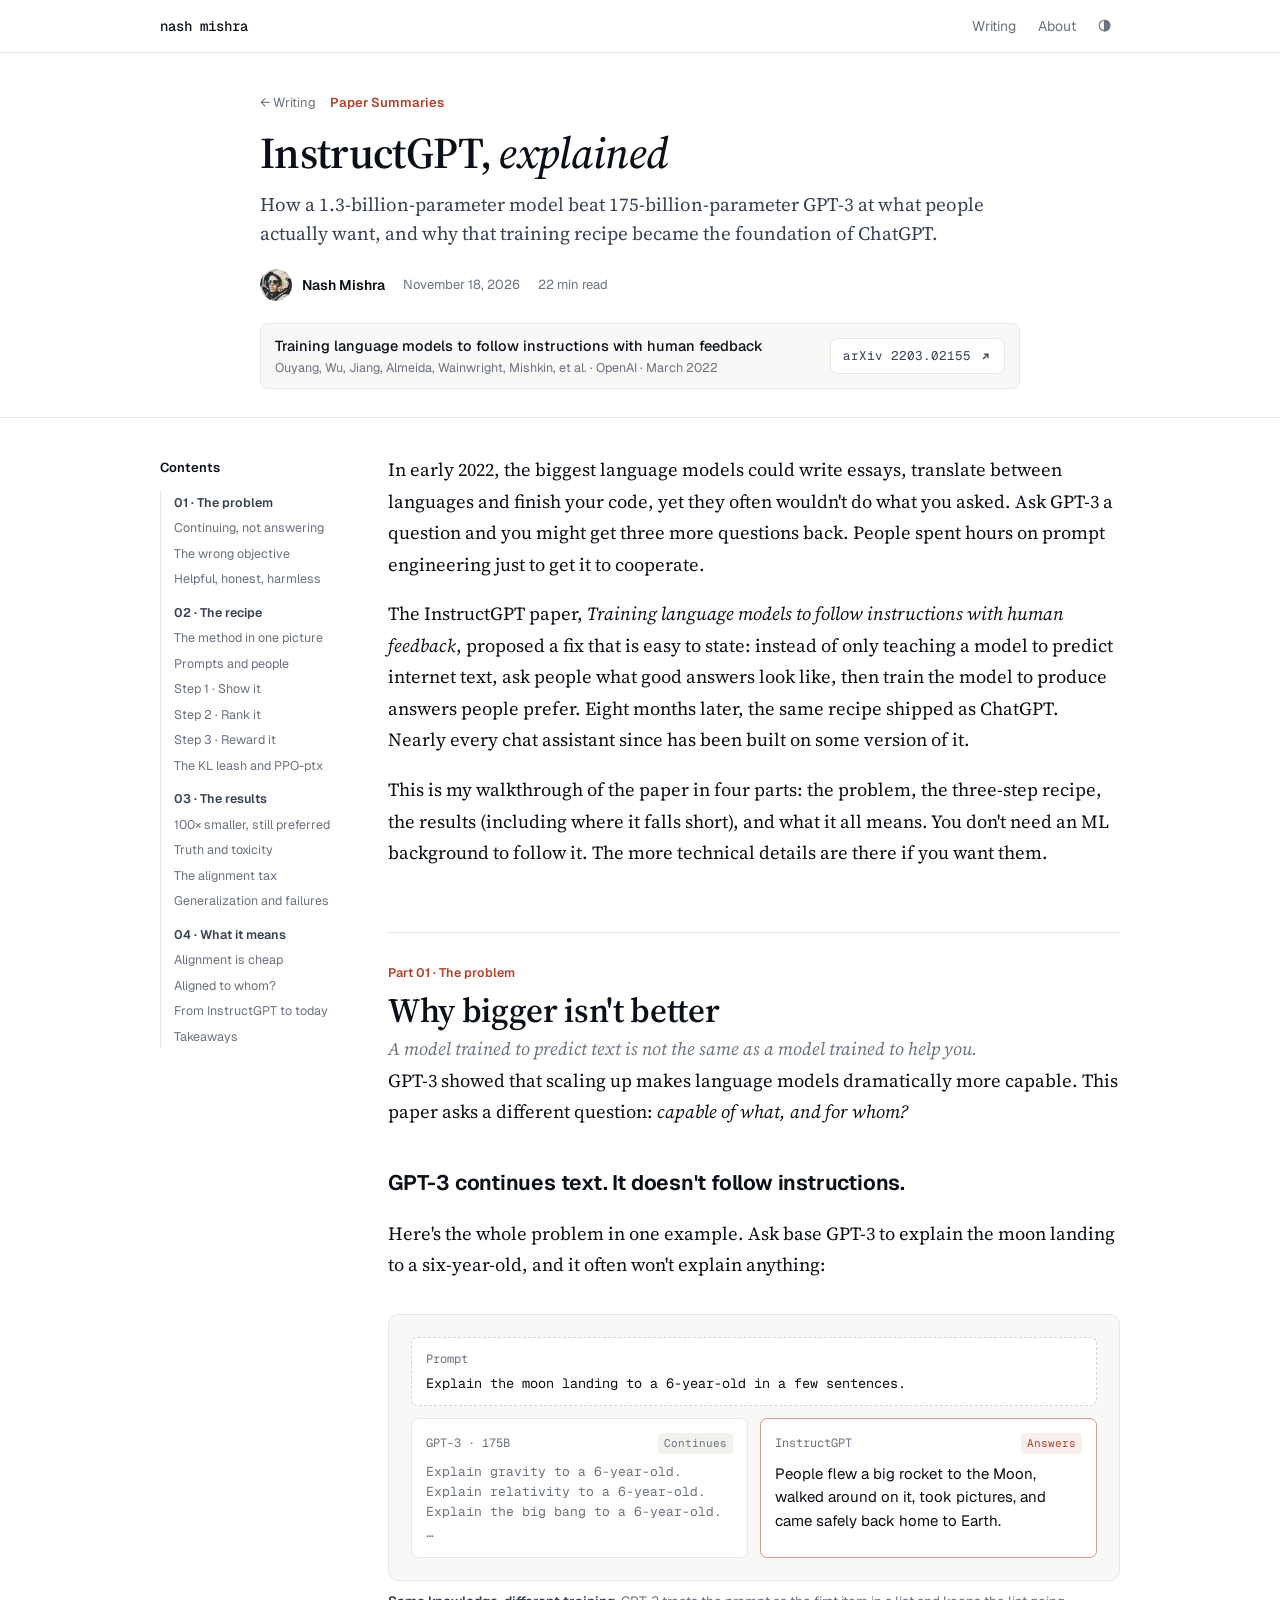
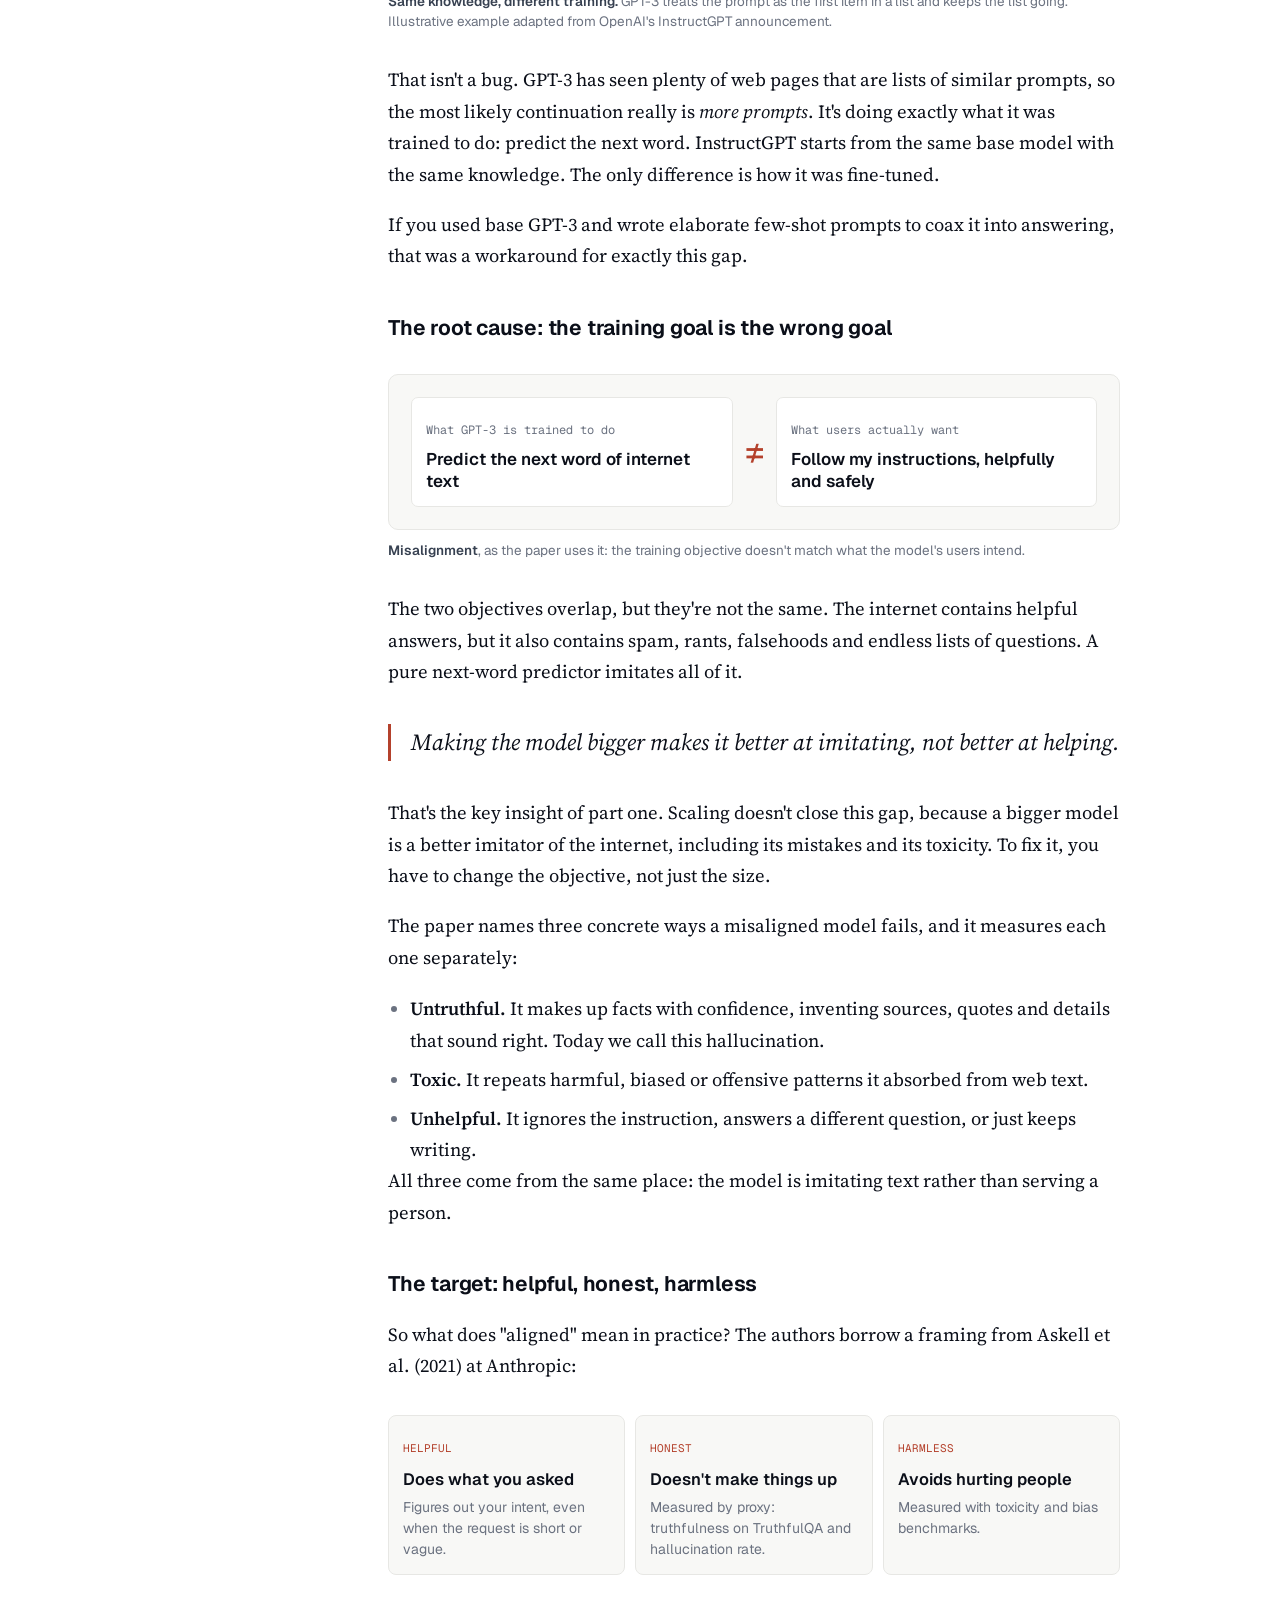
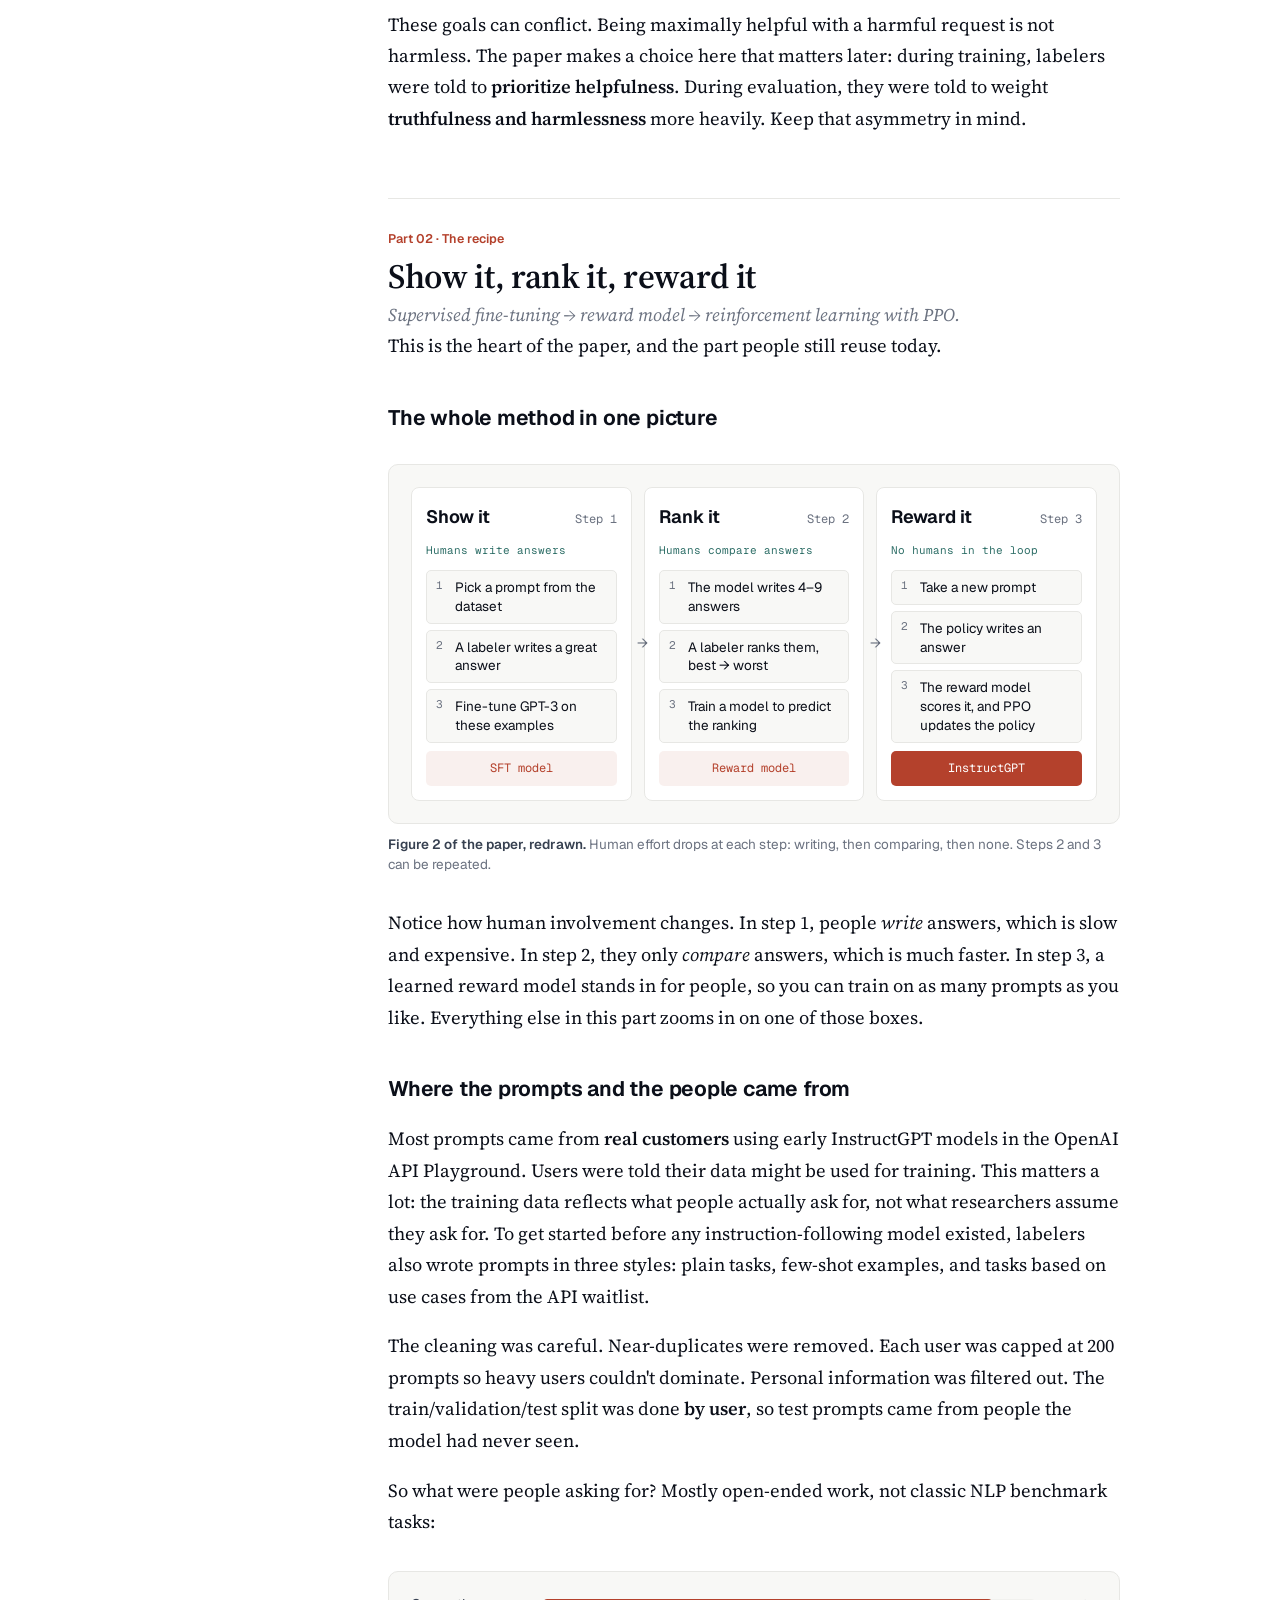
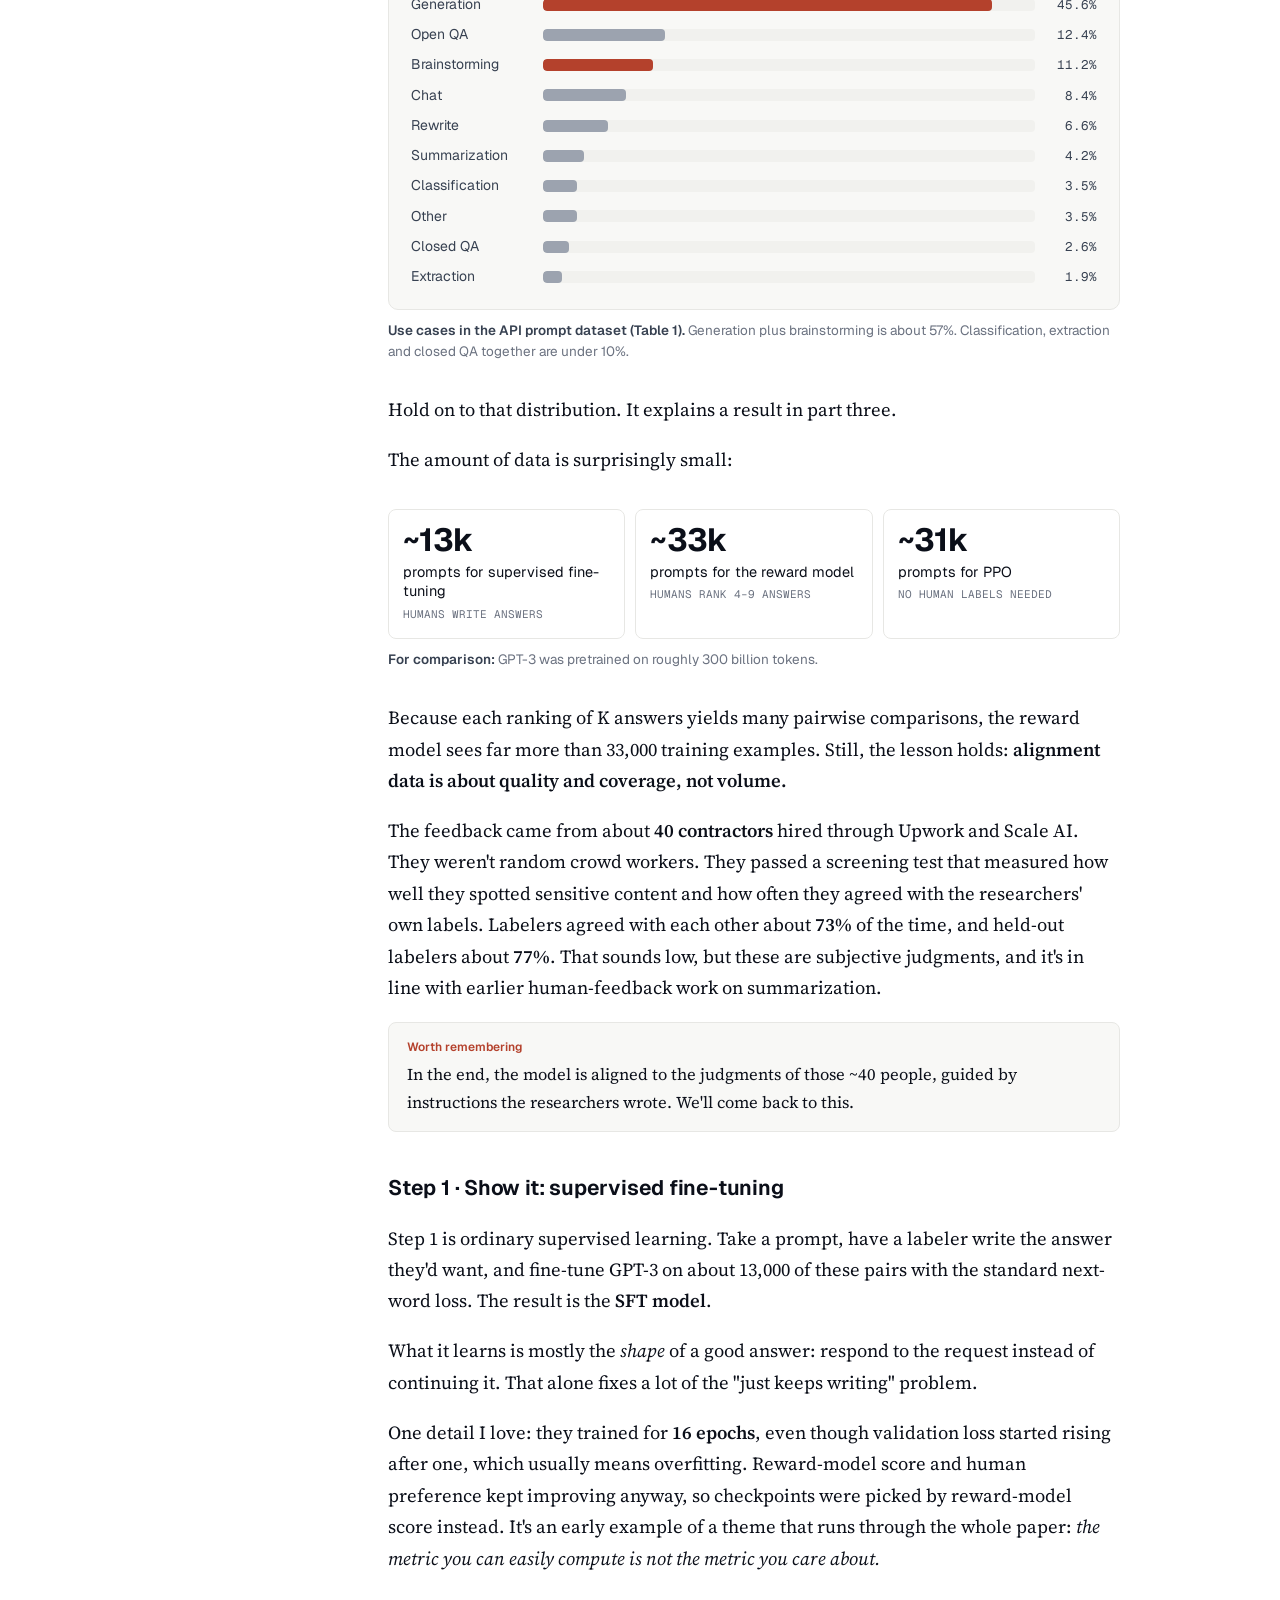
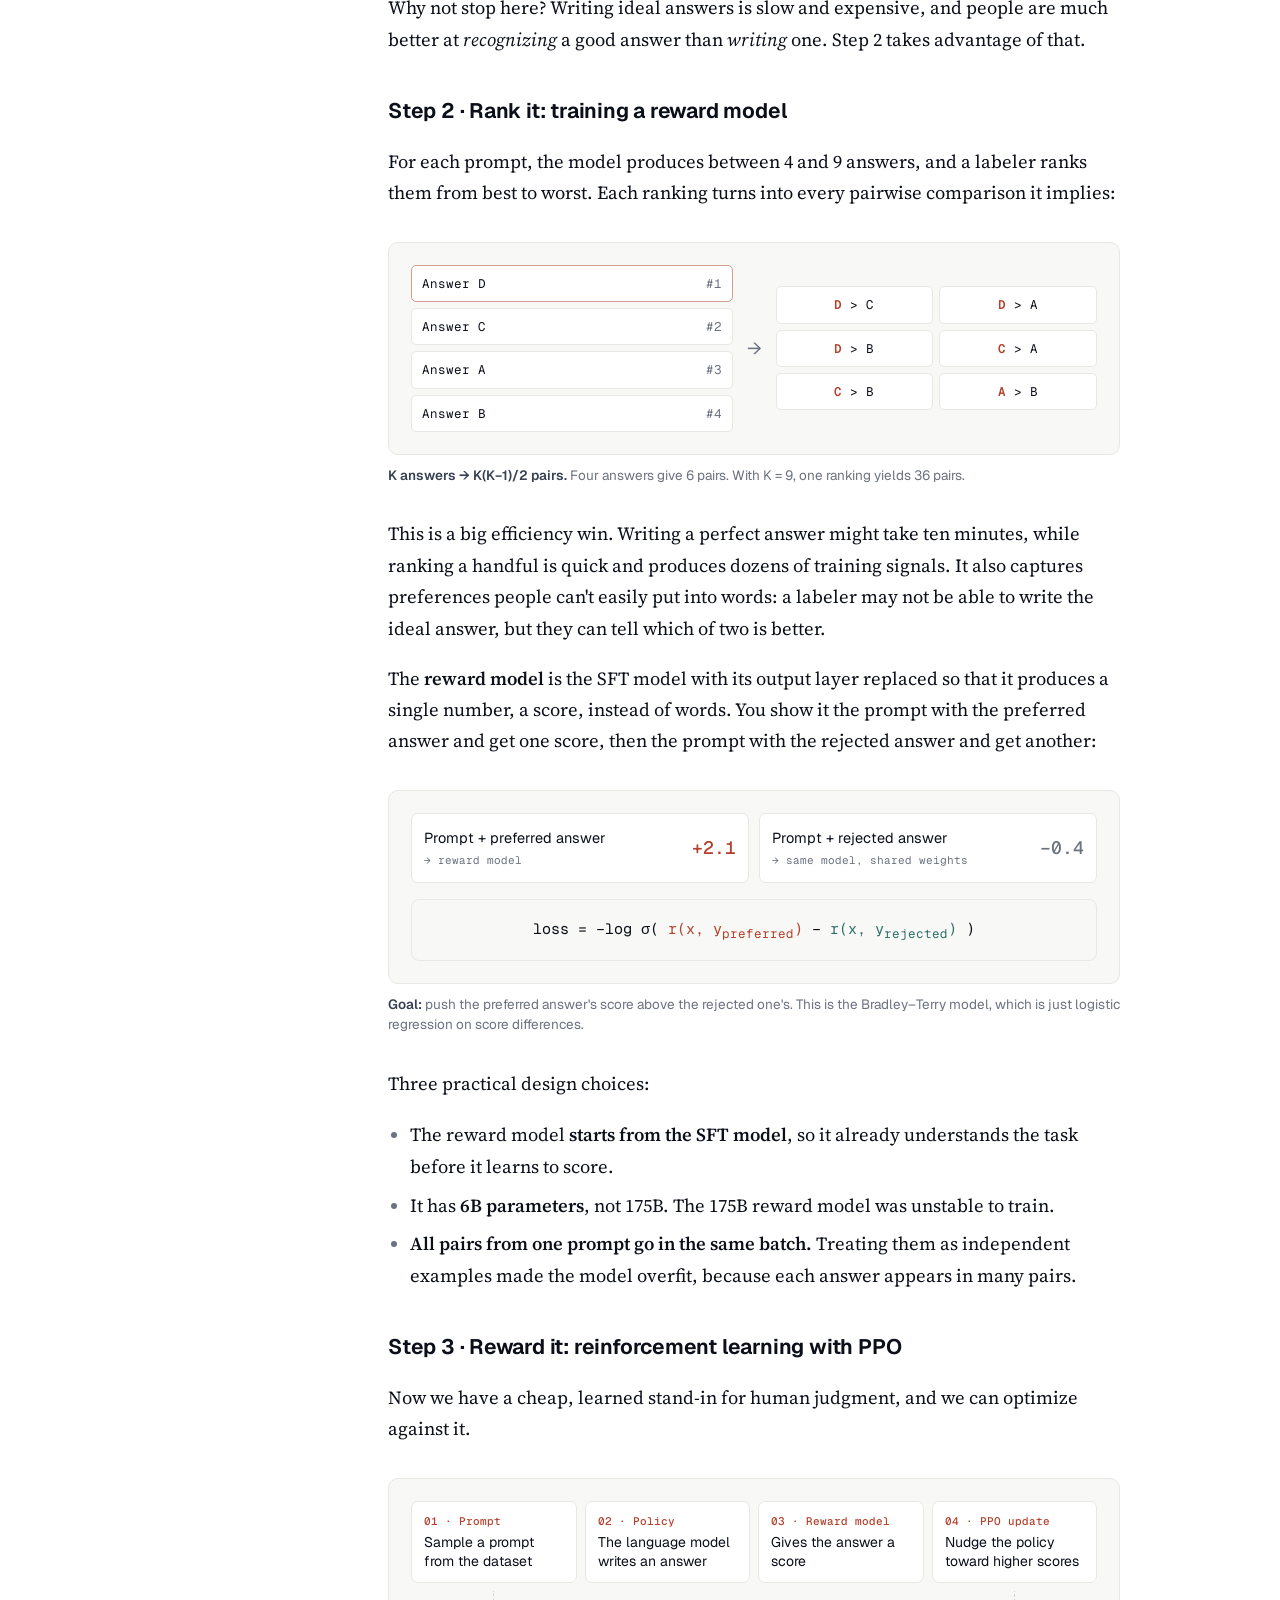
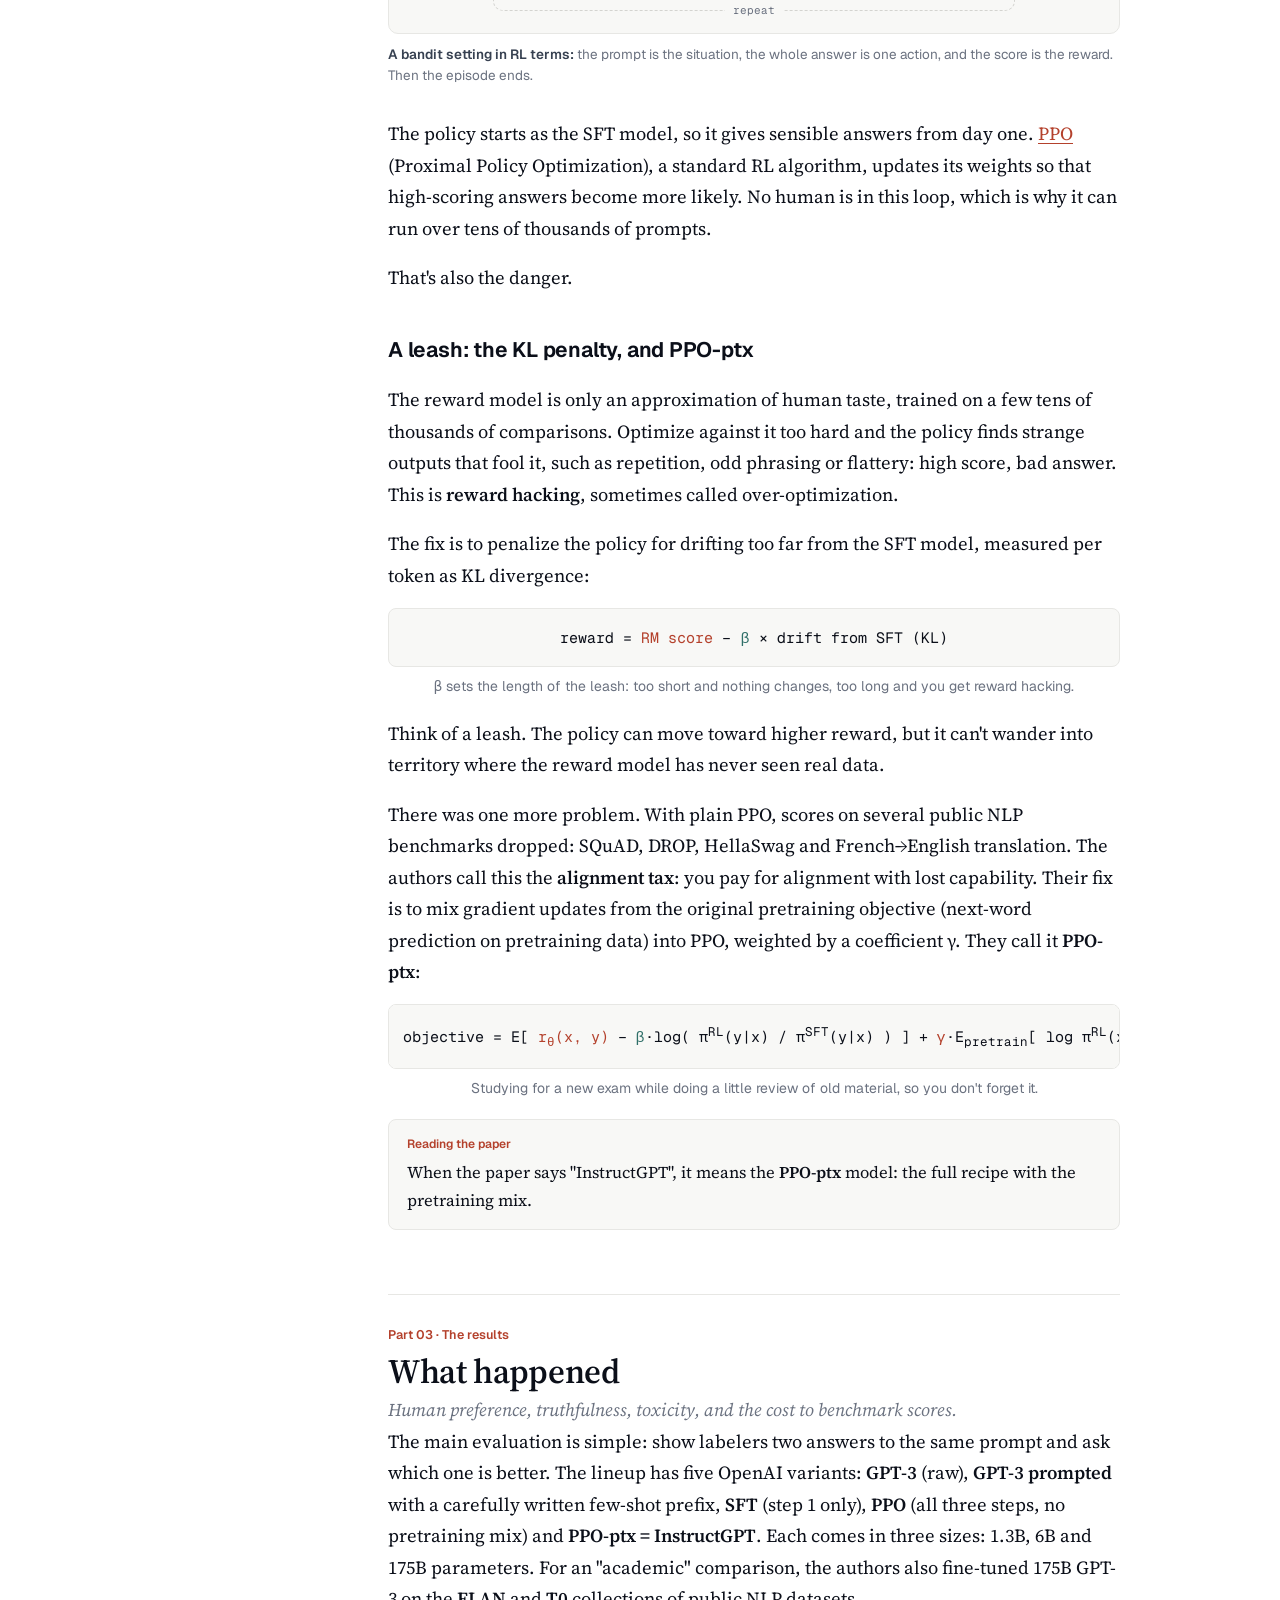
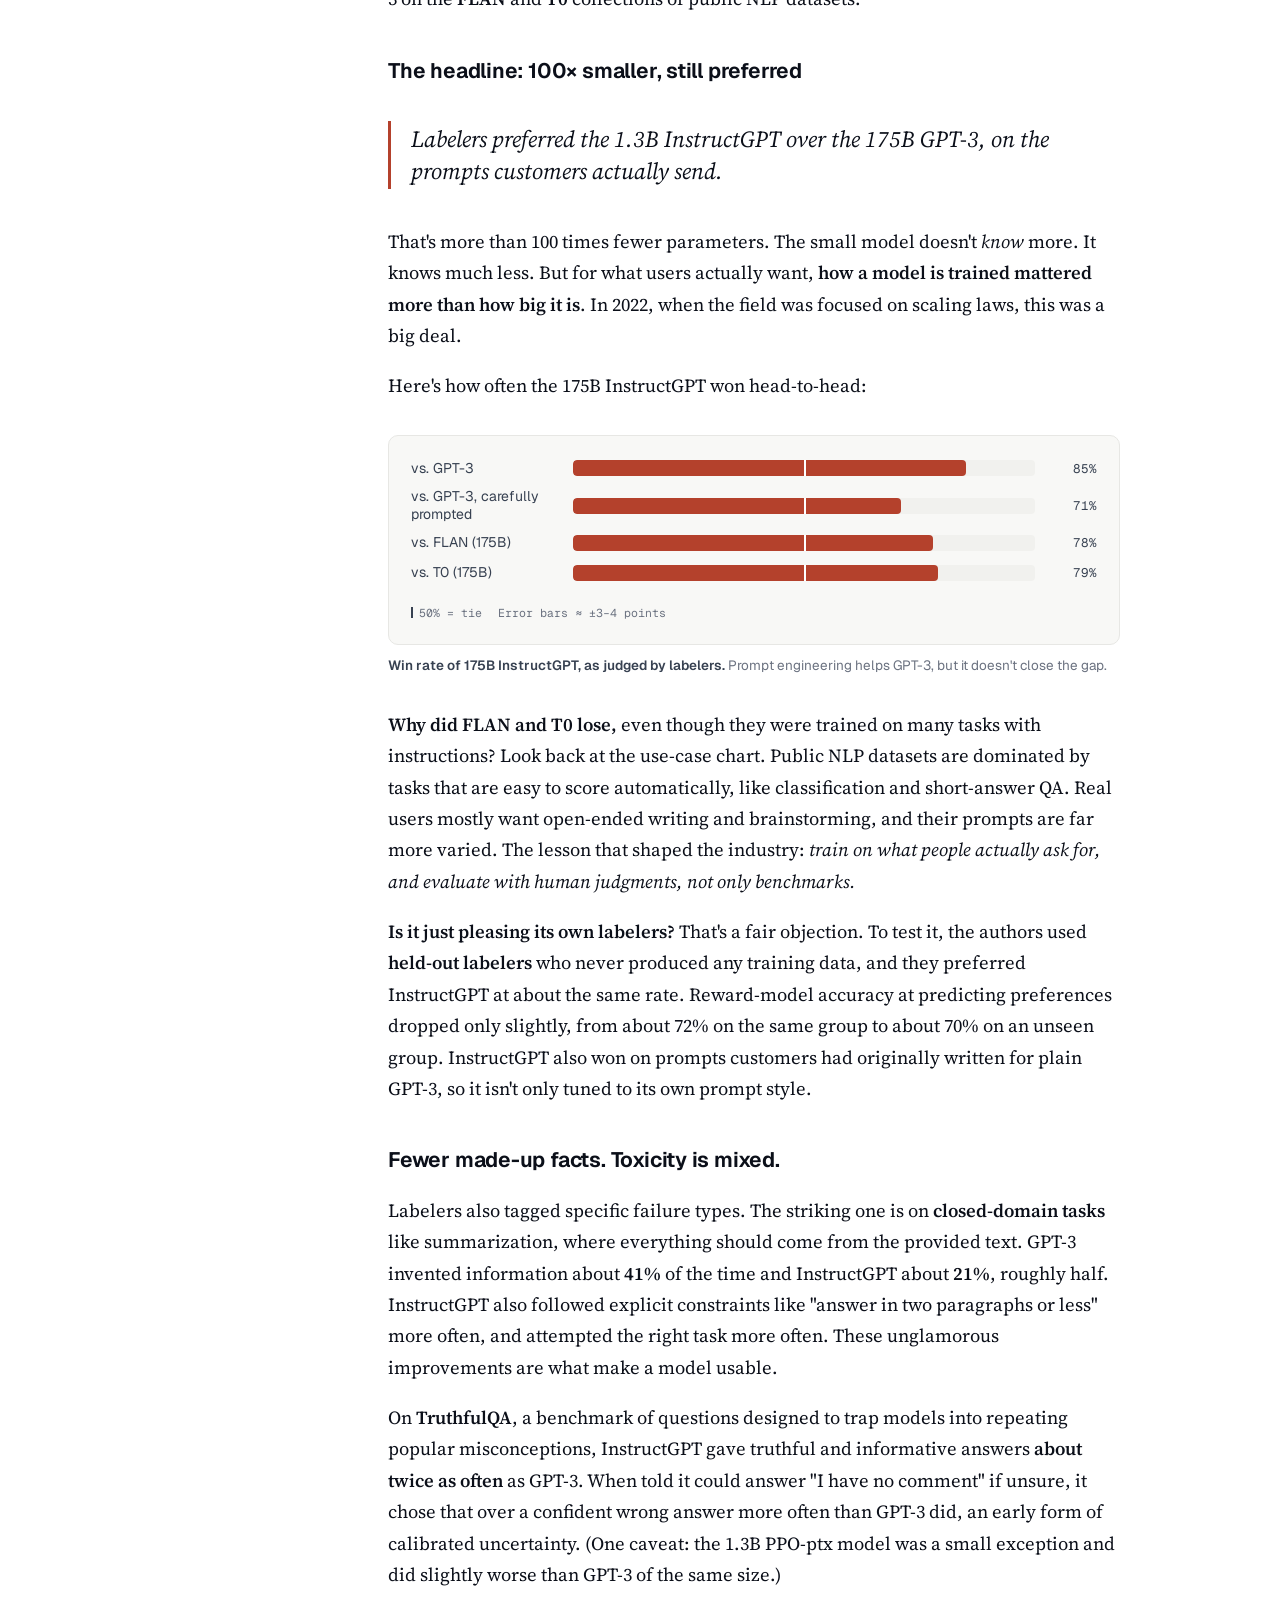
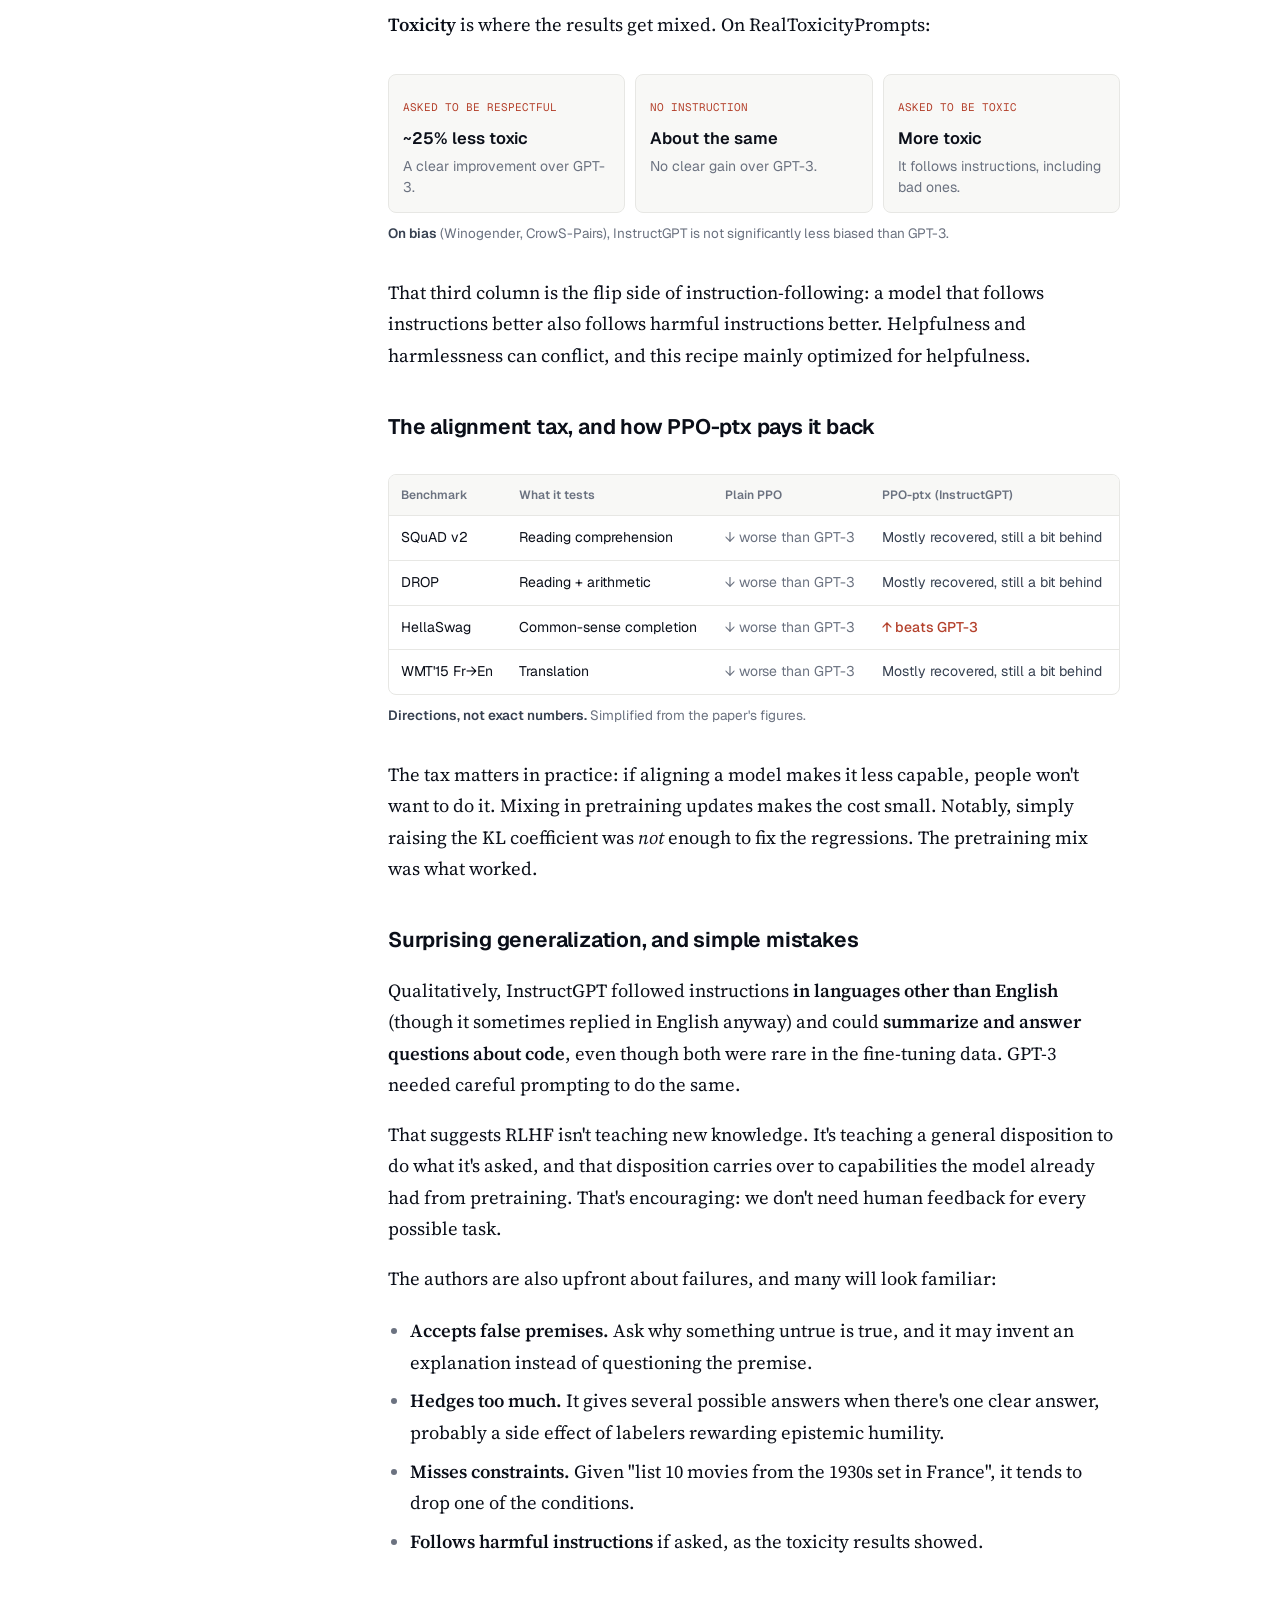
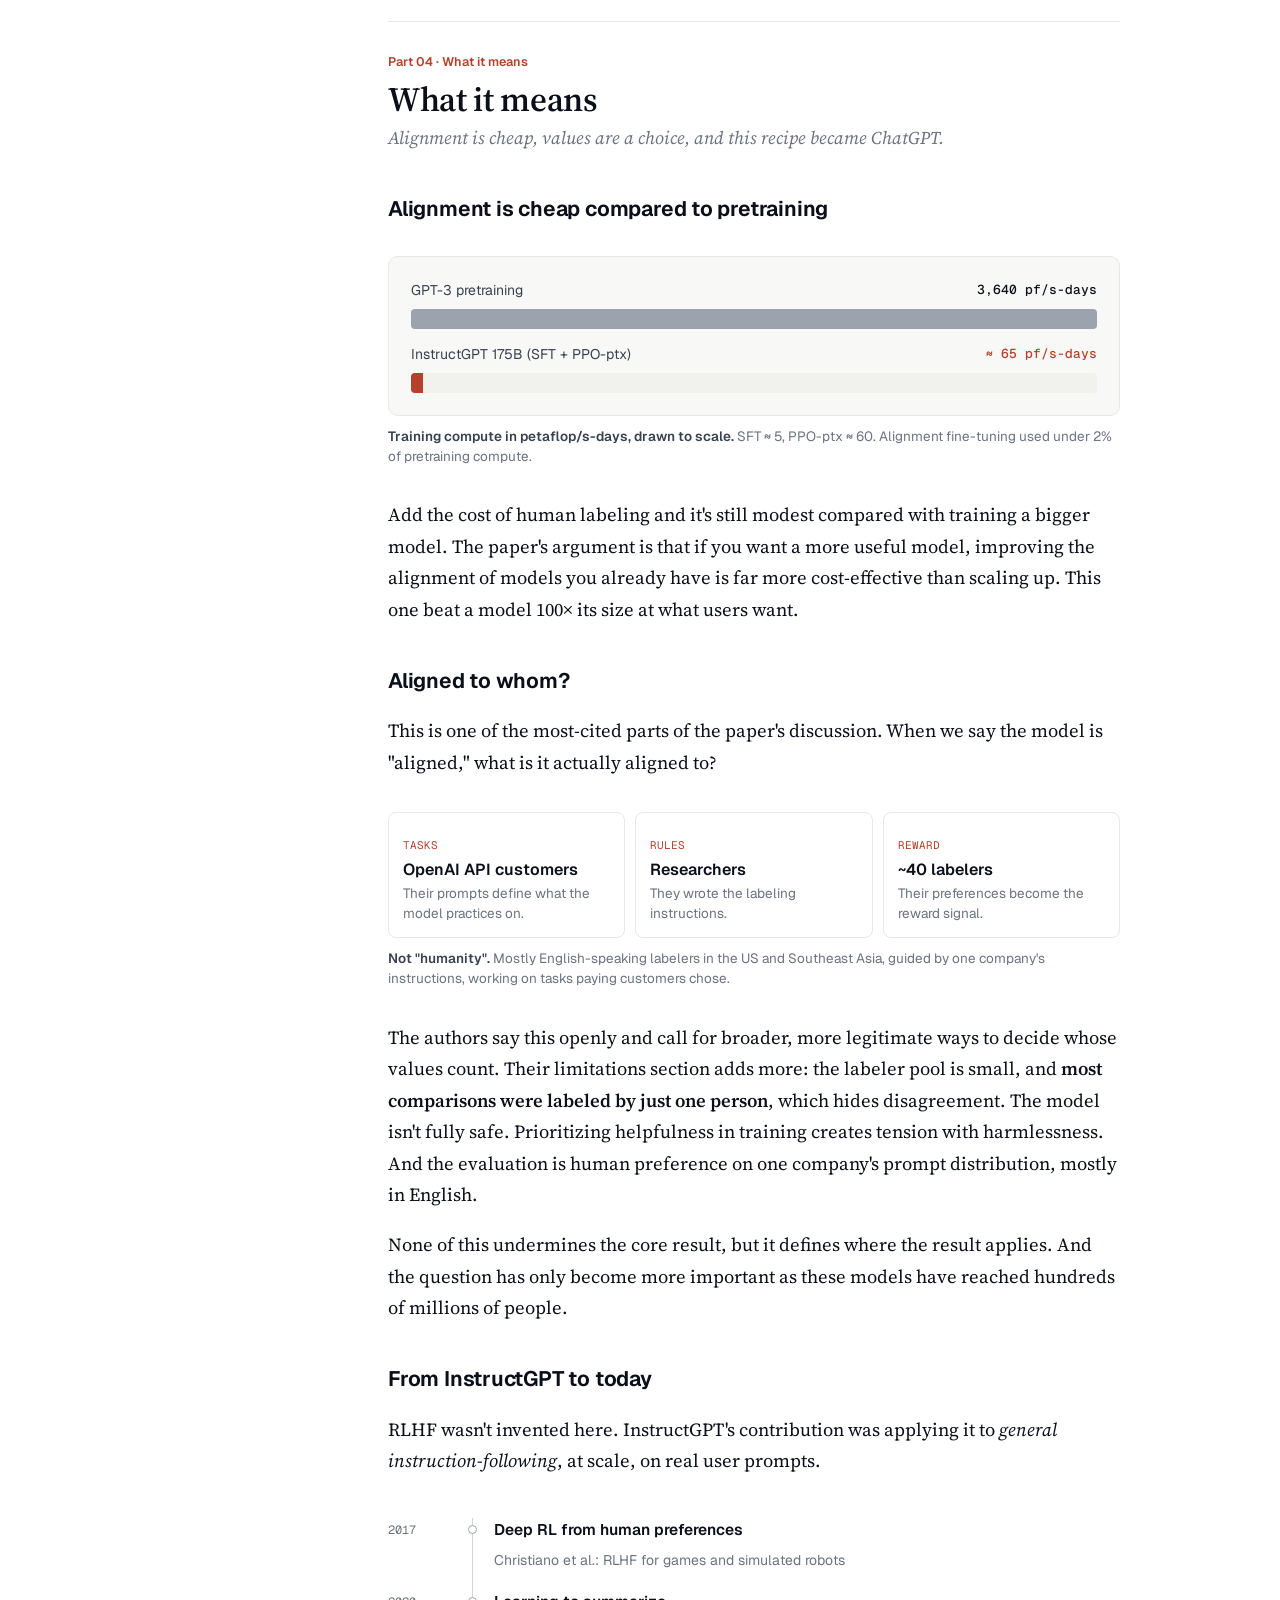
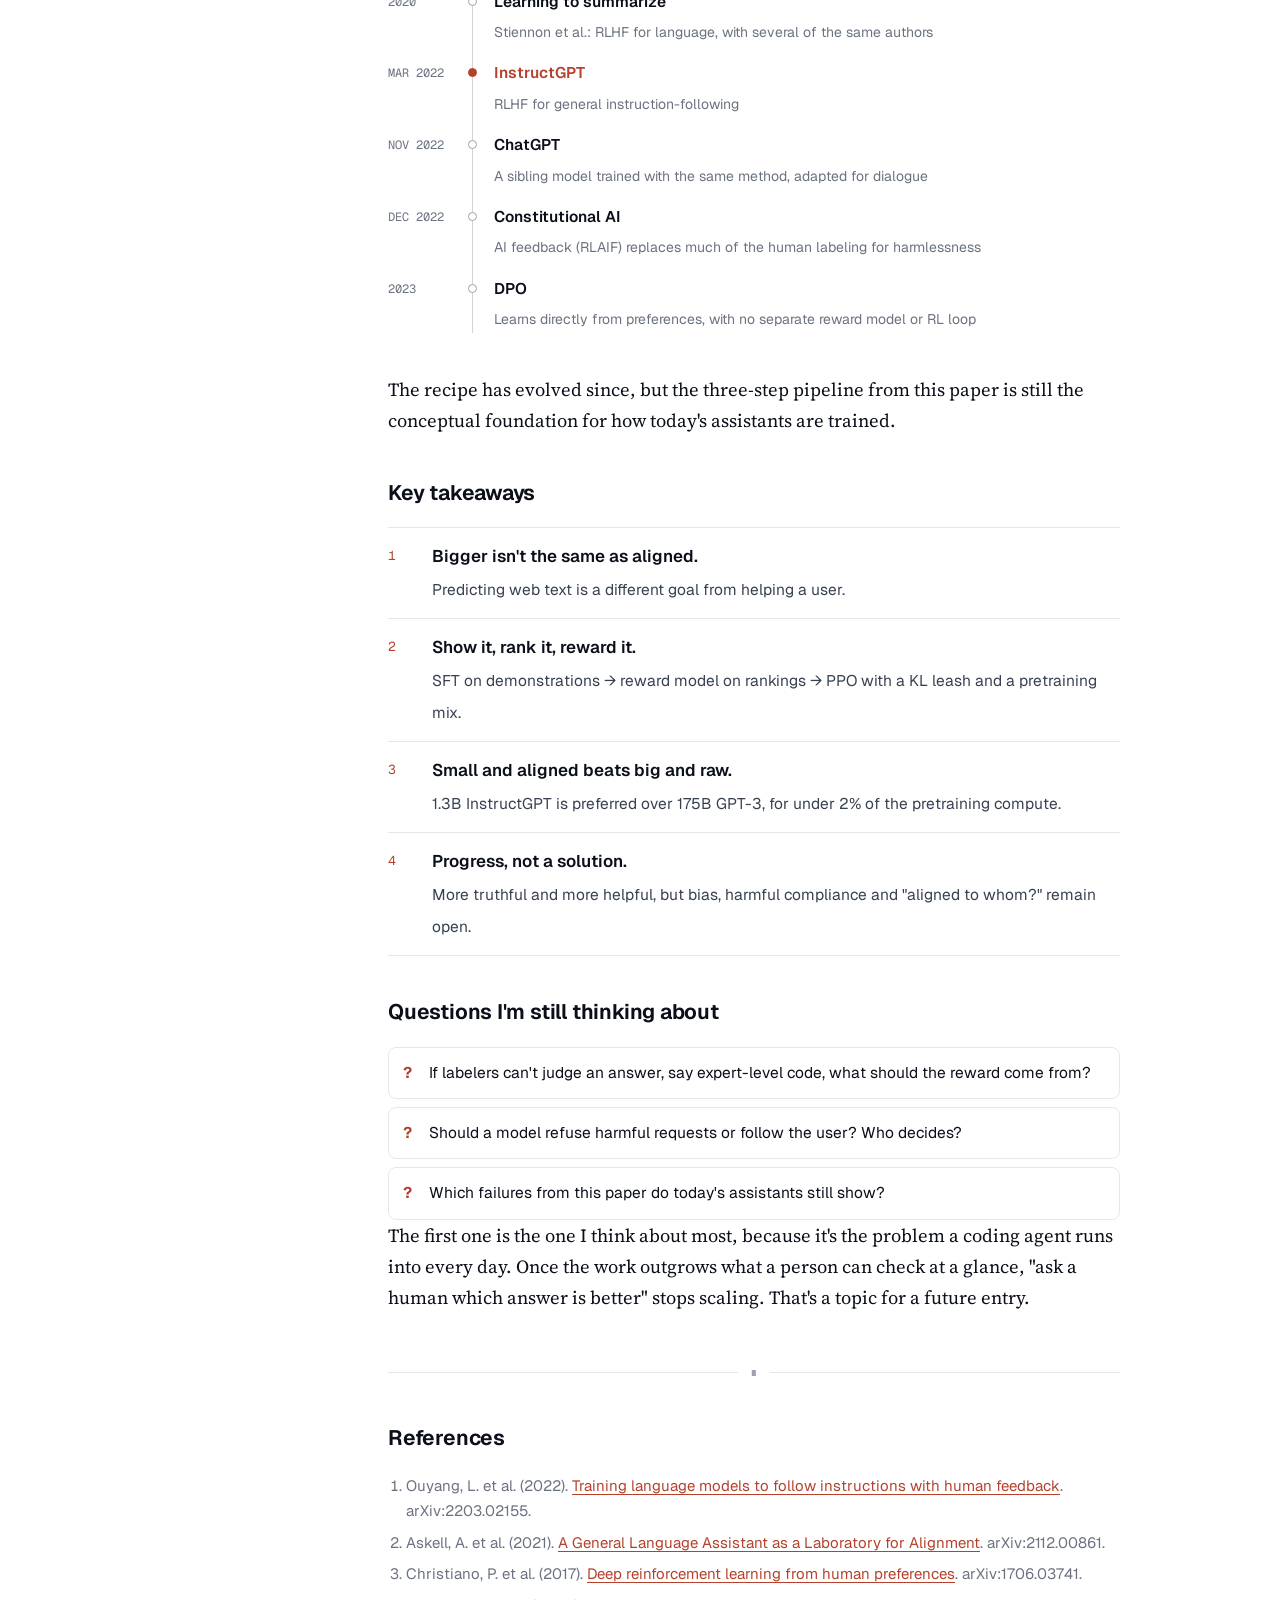
==== commit 0fa869a8: "Restyle site to a simple light design with landscape banner - Clean white layout with sans/mono UI a" ====
--- a/posts/instructgpt.html
+++ b/posts/instructgpt.html
@@ -3,7 +3,7 @@
 <head>
   <meta charset="utf-8">
   <meta name="viewport" content="width=device-width, initial-scale=1">
-  <title>InstructGPT, Explained — Nash Mishra</title>
+  <title>InstructGPT, Explained · Nash Mishra</title>
   <meta name="description" content="A walkthrough of Ouyang et al. (2022), the InstructGPT paper: why scale alone doesn't make a model helpful, the three-step RLHF recipe, what the results show, and what's still open.">
   <meta name="author" content="Nash Mishra">
   <meta property="og:type" content="article">
@@ -17,24 +17,20 @@
   <script>try{var t=localStorage.getItem("theme");if(t)document.documentElement.setAttribute("data-theme",t)}catch(e){}</script>
   <link rel="preconnect" href="https://fonts.googleapis.com">
   <link rel="preconnect" href="https://fonts.gstatic.com" crossorigin>
-  <link href="https://fonts.googleapis.com/css2?family=Instrument+Serif:ital@0;1&family=JetBrains+Mono:wght@400;500;600&family=Newsreader:ital,opsz,wght@0,6..72,300..600;1,6..72,300..600&display=swap" rel="stylesheet">
+  <link href="https://fonts.googleapis.com/css2?family=Geist:wght@400;500;600;700&family=Geist+Mono:wght@400;500;600&family=Source+Serif+4:ital,opsz,wght@0,8..60,400..700;1,8..60,400..700&display=swap" rel="stylesheet">
   <link rel="stylesheet" href="/assets/css/site.css">
 </head>
 <body>
-  <div class="sky" aria-hidden="true"></div>
   <div class="progress" aria-hidden="true"></div>
 
   <header class="topbar">
-    <div class="wrap">
-      <a class="brand" href="/" aria-label="Nash Mishra, home">
-        <img src="/assets/img/favicon.png" alt="" width="28" height="28">
-        <b>NASH<i>/</i>LOG</b>
-      </a>
+    <div class="wrap wide">
+      <a class="brand" href="/">nash mishra</a>
       <nav class="nav" aria-label="Primary">
-        <a href="/#log">Log</a>
+        <a href="/#writing">Writing</a>
         <a href="/#about" class="hide-sm">About</a>
         <button class="theme-toggle" type="button" data-theme-toggle aria-label="Toggle light and dark theme">
-          <svg viewBox="0 0 24 24" fill="none" stroke="currentColor" stroke-width="1.6" aria-hidden="true"><circle cx="12" cy="12" r="8.5"/><path d="M12 3.5v17" /><path d="M12 3.5a8.5 8.5 0 0 1 0 17z" fill="currentColor"/></svg>
+          <svg viewBox="0 0 24 24" fill="none" stroke="currentColor" stroke-width="1.8" aria-hidden="true"><circle cx="12" cy="12" r="8.5"/><path d="M12 3.5a8.5 8.5 0 0 1 0 17z" fill="currentColor"/></svg>
         </button>
       </nav>
     </div>
@@ -43,23 +39,21 @@
   <main>
     <header class="post-head">
       <div class="wrap">
-        <div class="crumbs rise">
-          <a class="label" href="/#log">← Log</a>
-          <span class="label">Log 001</span>
-          <a class="label amber" href="/#c=paper-summaries">Paper Summary</a>
-        </div>
-        <h1 class="rise d1">InstructGPT, <em>explained</em></h1>
-        <p class="dek rise d2">How a 1.3-billion-parameter model beat 175-billion-parameter GPT-3 at what people actually want, and why that training recipe became the foundation of ChatGPT.</p>
-        <div class="byline rise d3">
+        <div class="crumbs">
+          <a href="/#writing">← Writing</a>
+          <a class="amber" href="/#c=paper-summaries">Paper Summaries</a>
+        </div>
+        <h1>InstructGPT, <em>explained</em></h1>
+        <p class="dek">How a 1.3-billion-parameter model beat 175-billion-parameter GPT-3 at what people actually want, and why that training recipe became the foundation of ChatGPT.</p>
+        <div class="byline">
           <div class="who">
-            <img src="/assets/img/nash.png" alt="" width="40" height="40">
-            <div><b>Nash Mishra</b><span class="label">Founder · AI Research</span></div>
-          </div>
-          <span class="label">Nov 18, 2026</span>
-          <span class="label">22 min read</span>
-        </div>
-        <div class="paper-card rise d4">
-          <span class="glyph" aria-hidden="true"></span>
+            <img src="/assets/img/nash.png" alt="" width="32" height="32">
+            <b>Nash Mishra</b>
+          </div>
+          <span>November 18, 2026</span>
+          <span>22 min read</span>
+        </div>
+        <div class="paper-card">
           <div class="t">Training language models to follow instructions with human feedback
             <small>Ouyang, Wu, Jiang, Almeida, Wainwright, Mishkin, et al. · OpenAI · March 2022</small>
           </div>
@@ -70,7 +64,7 @@
       </div>
     </header>
 
-    <div class="wrap post-grid">
+    <div class="wrap wide post-grid">
       <aside class="toc" aria-label="Contents">
         <span class="label">Contents</span>
         <ol>
@@ -99,7 +93,7 @@
       </aside>
 
       <article class="prose">
-        <p class="first">In early 2022, the biggest language models could write essays, translate between languages and finish your code, yet they often wouldn't do what you asked. Ask GPT-3 a question and you might get three more questions back. People spent hours on prompt engineering just to get it to cooperate.</p>
+        <p>In early 2022, the biggest language models could write essays, translate between languages and finish your code, yet they often wouldn't do what you asked. Ask GPT-3 a question and you might get three more questions back. People spent hours on prompt engineering just to get it to cooperate.</p>
 
         <p>The InstructGPT paper, <em>Training language models to follow instructions with human feedback</em>, proposed a fix that is easy to state: instead of only teaching a model to predict internet text, ask people what good answers look like, then train the model to produce answers people prefer. Eight months later, the same recipe shipped as ChatGPT. Nearly every chat assistant since has been built on some version of it.</p>
 
@@ -525,9 +519,9 @@
 
         <p>The first one is the one I think about most, because it's the problem a coding agent runs into every day. Once the work outgrows what a person can check at a glance, "ask a human which answer is better" stops scaling. That's a topic for a future entry.</p>
 
-        <div class="endmark label">End of transmission</div>
-
-        <h3 style="font-size:24px">References</h3>
+        <div class="endmark label">∎</div>
+
+        <h3>References</h3>
         <ol class="refs">
           <li>Ouyang, L. et al. (2022). <a href="https://arxiv.org/abs/2203.02155" target="_blank" rel="noopener">Training language models to follow instructions with human feedback</a>. arXiv:2203.02155.</li>
           <li>Askell, A. et al. (2021). <a href="https://arxiv.org/abs/2112.00861" target="_blank" rel="noopener">A General Language Assistant as a Laboratory for Alignment</a>. arXiv:2112.00861.</li>
@@ -539,7 +533,7 @@
         </ol>
 
         <nav class="post-nav" aria-label="Post navigation">
-          <a class="btn" href="/#log">← Back to the log</a>
+          <a class="btn" href="/#writing">← All writing</a>
           <a class="btn" href="/#c=paper-summaries">More paper summaries</a>
         </nav>
       </article>
@@ -548,9 +542,9 @@
 
   <footer class="footer">
     <div class="wrap">
-      <span class="label">© <span data-year>2026</span> Nash Mishra · Written in the Bay Area</span>
-      <div class="links mono">
-        <a href="/#log">Log</a>
+      <span>© <span data-year>2026</span> Nash Mishra</span>
+      <div class="links">
+        <a href="/#writing">Writing</a>
         <a href="https://www.linkedin.com/in/nash-mishra-369a8b183/" rel="me noopener" target="_blank">LinkedIn</a>
       </div>
     </div>
--- a/assets/css/site.css
+++ b/assets/css/site.css
@@ -1,75 +1,68 @@
 /* ==========================================================================
-   NASH / FLIGHT LOG — shared styles
-   Palette pulled from the avatar: deep-space ink, helmet cream, visor amber,
-   and the small coral indicator light on the helmet.
+   Nash Mishra — simple site styles
+   Clean white page, sans + mono UI, serif post titles, one brick-red accent.
    ========================================================================== */
 
 :root {
-  --bg: #0c0f12;
-  --bg-2: #12171b;
-  --surface: #161c21;
-  --surface-2: #1c242a;
-  --ink: #ece4d4;
-  --ink-2: #c9c1b1;
-  --muted: #8a9499;
-  --faint: #5a6469;
-  --line: rgba(236, 228, 212, 0.11);
-  --line-2: rgba(236, 228, 212, 0.2);
-  --amber: #f2b84b;
-  --amber-soft: rgba(242, 184, 75, 0.14);
-  --coral: #ec7a5c;
+  --bg: #ffffff;
+  --surface: #f8f8f6;
+  --surface-2: #f1f1ee;
+  --ink: #0b0f19;
+  --ink-2: #374151;
+  --muted: #6b7280;
+  --faint: #9ca3af;
+  --line: #e7e7e4;
+  --line-2: #d4d4d0;
+  --accent: #b4412c;
+  --accent-soft: rgba(180, 65, 44, 0.08);
+  --teal: #2f6f68;
+  --amber: var(--accent);
+  --amber-soft: var(--accent-soft);
+  --coral: #b4412c;
+
+  --f-sans: "Geist", ui-sans-serif, system-ui, -apple-system, "Segoe UI", sans-serif;
+  --f-mono: "Geist Mono", ui-monospace, "SF Mono", Menlo, monospace;
+  --f-serif: "Source Serif 4", "Iowan Old Style", Georgia, serif;
+
+  --wrap: 760px;
+  --wide: 960px;
+  --gutter: 16px;
+  color-scheme: light;
+}
+
+@media (prefers-color-scheme: dark) {
+  :root:not([data-theme="light"]) {
+    --bg: #0f1115;
+    --surface: #161920;
+    --surface-2: #1c2028;
+    --ink: #ecebe7;
+    --ink-2: #c4c6c9;
+    --muted: #949aa3;
+    --faint: #6b717a;
+    --line: #262a32;
+    --line-2: #353a43;
+    --accent: #e07a5f;
+    --accent-soft: rgba(224, 122, 95, 0.12);
+    --teal: #7fb8b0;
+    --coral: #e07a5f;
+    color-scheme: dark;
+  }
+}
+:root[data-theme="dark"] {
+  --bg: #0f1115;
+  --surface: #161920;
+  --surface-2: #1c2028;
+  --ink: #ecebe7;
+  --ink-2: #c4c6c9;
+  --muted: #949aa3;
+  --faint: #6b717a;
+  --line: #262a32;
+  --line-2: #353a43;
+  --accent: #e07a5f;
+  --accent-soft: rgba(224, 122, 95, 0.12);
   --teal: #7fb8b0;
-  --star: rgba(236, 228, 212, 0.55);
-  --shadow: 0 30px 80px -30px rgba(0, 0, 0, 0.7);
-
-  --f-display: "Instrument Serif", "Iowan Old Style", Georgia, serif;
-  --f-body: "Newsreader", "Iowan Old Style", Georgia, serif;
-  --f-mono: "JetBrains Mono", ui-monospace, "SF Mono", Menlo, monospace;
-
-  --wrap: 1180px;
-  --gutter: clamp(16px, 4vw, 40px);
+  --coral: #e07a5f;
   color-scheme: dark;
-}
-
-@media (prefers-color-scheme: light) {
-  :root:not([data-theme="dark"]) {
-    --bg: #f2ece0;
-    --bg-2: #ebe4d6;
-    --surface: #fbf7ef;
-    --surface-2: #f4eee2;
-    --ink: #15191c;
-    --ink-2: #33393d;
-    --muted: #646c70;
-    --faint: #959b9c;
-    --line: rgba(21, 25, 28, 0.12);
-    --line-2: rgba(21, 25, 28, 0.24);
-    --amber: #b06f0c;
-    --amber-soft: rgba(176, 111, 12, 0.11);
-    --coral: #c4492b;
-    --teal: #2f7268;
-    --star: rgba(21, 25, 28, 0.22);
-    --shadow: 0 30px 70px -35px rgba(60, 45, 20, 0.35);
-    color-scheme: light;
-  }
-}
-:root[data-theme="light"] {
-  --bg: #f2ece0;
-  --bg-2: #ebe4d6;
-  --surface: #fbf7ef;
-  --surface-2: #f4eee2;
-  --ink: #15191c;
-  --ink-2: #33393d;
-  --muted: #646c70;
-  --faint: #959b9c;
-  --line: rgba(21, 25, 28, 0.12);
-  --line-2: rgba(21, 25, 28, 0.24);
-  --amber: #b06f0c;
-  --amber-soft: rgba(176, 111, 12, 0.11);
-  --coral: #c4492b;
-  --teal: #2f7268;
-  --star: rgba(21, 25, 28, 0.22);
-  --shadow: 0 30px 70px -35px rgba(60, 45, 20, 0.35);
-  color-scheme: light;
 }
 
 /* ---------- base ---------- */
@@ -79,462 +72,333 @@
   margin: 0;
   background: var(--bg);
   color: var(--ink);
-  font-family: var(--f-body);
-  font-size: 18px;
+  font-family: var(--f-sans);
+  font-size: 16px;
   line-height: 1.6;
   -webkit-font-smoothing: antialiased;
-  text-rendering: optimizeLegibility;
   overflow-x: hidden;
-  min-height: 100vh;
 }
 img, svg { display: block; max-width: 100%; }
 a { color: inherit; }
-::selection { background: var(--amber); color: #111; }
-:focus-visible { outline: 2px solid var(--amber); outline-offset: 3px; border-radius: 2px; }
-
-/* starfield + grain, fixed behind everything */
-.sky {
-  position: fixed; inset: 0; z-index: -1; pointer-events: none;
-  background:
-    radial-gradient(1px 1px at 12% 18%, var(--star) 50%, transparent 51%),
-    radial-gradient(1px 1px at 78% 9%, var(--star) 50%, transparent 51%),
-    radial-gradient(1.5px 1.5px at 64% 42%, var(--star) 50%, transparent 51%),
-    radial-gradient(1px 1px at 33% 71%, var(--star) 50%, transparent 51%),
-    radial-gradient(1px 1px at 91% 64%, var(--star) 50%, transparent 51%),
-    radial-gradient(1.5px 1.5px at 7% 88%, var(--star) 50%, transparent 51%),
-    radial-gradient(1px 1px at 49% 93%, var(--star) 50%, transparent 51%),
-    radial-gradient(1px 1px at 22% 38%, var(--star) 50%, transparent 51%),
-    radial-gradient(900px 600px at 85% -10%, var(--amber-soft), transparent 70%),
-    radial-gradient(700px 500px at -10% 110%, rgba(127, 184, 176, 0.07), transparent 70%);
-}
-.sky::after {
-  content: ""; position: absolute; inset: 0; opacity: 0.06; mix-blend-mode: overlay;
-  background-image: url("data:image/svg+xml,%3Csvg xmlns='http://www.w3.org/2000/svg' width='160' height='160'%3E%3Cfilter id='n'%3E%3CfeTurbulence type='fractalNoise' baseFrequency='.9' numOctaves='3' stitchTiles='stitch'/%3E%3C/filter%3E%3Crect width='100%25' height='100%25' filter='url(%23n)'/%3E%3C/svg%3E");
-}
-
-.wrap { width: 100%; max-width: var(--wrap); margin: 0 auto; padding: 0 var(--gutter); }
-
-.mono, .label {
-  font-family: var(--f-mono);
-  font-size: 11.5px;
-  letter-spacing: 0.08em;
-  text-transform: uppercase;
-}
-.label { color: var(--muted); }
-.amber { color: var(--amber); }
-
-/* ---------- top bar ---------- */
-.topbar {
-  position: sticky; top: 0; z-index: 50;
-  backdrop-filter: blur(14px) saturate(1.2);
-  -webkit-backdrop-filter: blur(14px) saturate(1.2);
-  background: color-mix(in srgb, var(--bg) 78%, transparent);
-  border-bottom: 1px solid var(--line);
-}
-.topbar .wrap { display: flex; align-items: center; justify-content: space-between; height: 60px; gap: 16px; }
-.brand { display: flex; align-items: center; gap: 10px; text-decoration: none; }
-.brand img { width: 28px; height: 28px; border-radius: 50%; }
-.brand b { font-family: var(--f-mono); font-weight: 600; font-size: 13px; letter-spacing: 0.14em; }
-.brand b i { font-style: normal; color: var(--amber); }
-.nav { display: flex; align-items: center; gap: 4px; }
+::selection { background: var(--accent-soft); }
+:focus-visible { outline: 2px solid var(--accent); outline-offset: 2px; border-radius: 3px; }
+
+.wrap { width: 100%; max-width: calc(var(--wrap) + var(--gutter) * 2); margin: 0 auto; padding: 0 var(--gutter); }
+.wrap.wide { max-width: calc(var(--wide) + var(--gutter) * 2); }
+@media (min-width: 700px) { :root { --gutter: 24px; } }
+
+.mono { font-family: var(--f-mono); font-size: 13px; }
+.label { font-family: var(--f-mono); font-size: 12px; color: var(--muted); }
+.amber, .accent { color: var(--accent); }
+
+/* ---------- top nav ---------- */
+.topbar { border-bottom: 1px solid var(--line); background: var(--bg); position: sticky; top: 0; z-index: 50; }
+.topbar .wrap { display: flex; align-items: center; justify-content: space-between; height: 52px; gap: 12px; }
+.brand { font-family: var(--f-mono); font-size: 14px; font-weight: 500; text-decoration: none; display: flex; align-items: center; gap: 8px; }
+.brand img { width: 22px; height: 22px; border-radius: 5px; }
+.nav { display: flex; align-items: center; gap: 2px; }
 .nav a, .nav button {
-  font-family: var(--f-mono); font-size: 12px; letter-spacing: 0.08em; text-transform: uppercase;
-  color: var(--ink-2); text-decoration: none; background: none; border: 0; cursor: pointer;
-  padding: 8px 10px; border-radius: 6px;
-}
-.nav a:hover, .nav button:hover { color: var(--ink); background: var(--line); }
-.theme-toggle { display: inline-flex; align-items: center; justify-content: center; width: 36px; height: 36px; padding: 0 !important; }
-.theme-toggle svg { width: 16px; height: 16px; }
-@media (max-width: 560px) { .nav .hide-sm { display: none; } }
-
-/* ---------- footer ---------- */
-.footer { border-top: 1px solid var(--line); margin-top: 120px; padding: 36px 0 48px; }
-.footer .wrap { display: flex; flex-wrap: wrap; gap: 16px 32px; justify-content: space-between; align-items: center; }
-.footer a { color: var(--ink-2); text-decoration: none; }
-.footer a:hover { color: var(--amber); }
-.footer .links { display: flex; gap: 20px; }
-
-/* ---------- reveal animation ---------- */
-@keyframes rise { from { opacity: 0; transform: translateY(14px); } to { opacity: 1; transform: none; } }
-.rise { animation: rise 0.8s cubic-bezier(0.2, 0.7, 0.2, 1) both; }
-.d1 { animation-delay: 0.08s; } .d2 { animation-delay: 0.16s; } .d3 { animation-delay: 0.24s; }
-.d4 { animation-delay: 0.32s; } .d5 { animation-delay: 0.4s; } .d6 { animation-delay: 0.48s; }
+  font-family: var(--f-sans); font-size: 14px; color: var(--muted); text-decoration: none;
+  padding: 6px 10px; border-radius: 6px; background: none; border: 0; cursor: pointer;
+}
+.nav a:hover, .nav button:hover { color: var(--ink); background: var(--surface-2); }
+.theme-toggle { display: inline-flex; align-items: center; justify-content: center; width: 32px; height: 32px; padding: 0 !important; }
+.theme-toggle svg { width: 15px; height: 15px; }
+@media (max-width: 480px) { .nav .hide-sm { display: none; } }
+
+/* ---------- banner ---------- */
+.banner { margin-top: 24px; }
+.banner img { width: 100%; height: clamp(140px, 24vw, 240px); object-fit: cover; border-radius: 8px; }
+:root[data-theme="dark"] .banner img { filter: brightness(0.82) saturate(0.9); }
+@media (prefers-color-scheme: dark) { :root:not([data-theme="light"]) .banner img { filter: brightness(0.82) saturate(0.9); } }
+
+/* ---------- intro ---------- */
+.intro { display: flex; justify-content: space-between; align-items: flex-start; gap: 20px; padding-top: 28px; }
+.intro h1 { font-size: 30px; line-height: 1.2; font-weight: 700; letter-spacing: -0.02em; margin: 0; }
+.intro .sub { font-family: var(--f-mono); font-size: 13.5px; color: var(--muted); margin: 6px 0 0; max-width: 46ch; line-height: 1.5; }
+.intro .avatar {
+  width: 112px; height: 112px; border-radius: 14px; object-fit: cover; flex: none;
+  margin-top: -76px; border: 4px solid var(--bg); background: var(--bg); box-shadow: 0 1px 3px rgba(0, 0, 0, 0.12);
+}
+.pills { display: flex; flex-wrap: wrap; gap: 6px; margin-top: 16px; }
+.pill {
+  display: inline-flex; align-items: center; gap: 6px; height: 30px; padding: 0 10px;
+  font-family: var(--f-mono); font-size: 12.5px; color: var(--ink-2); text-decoration: none;
+  border: 1px solid var(--line); border-radius: 7px; background: var(--bg); transition: border-color 0.15s, background 0.15s;
+}
+.pill:hover { border-color: var(--line-2); background: var(--surface); color: var(--ink); }
+.pill svg { width: 14px; height: 14px; }
+@media (max-width: 560px) {
+  .intro { flex-direction: column-reverse; gap: 12px; }
+  .intro .avatar { width: 88px; height: 88px; margin-top: -56px; }
+}
+
+/* ---------- sections ---------- */
+.section { padding-top: 44px; }
+.section > h2, .section-head h2 { font-size: 20px; font-weight: 700; letter-spacing: -0.01em; margin: 0 0 12px; }
+.section p.body { color: var(--ink-2); font-family: var(--f-mono); font-size: 13.5px; line-height: 1.75; margin: 0 0 12px; }
+.section-head { display: flex; flex-wrap: wrap; justify-content: space-between; align-items: baseline; gap: 8px 16px; margin-bottom: 4px; }
+
+/* category tabs */
+.chips { display: flex; flex-wrap: wrap; gap: 4px 14px; }
+.chip {
+  font-family: var(--f-sans); font-size: 13.5px; color: var(--muted); background: none; border: 0; cursor: pointer;
+  padding: 4px 0; border-bottom: 2px solid transparent;
+}
+.chip sup { font-family: var(--f-mono); font-size: 10.5px; color: var(--faint); margin-left: 2px; }
+.chip:hover { color: var(--ink); }
+.chip[aria-pressed="true"] { color: var(--ink); border-bottom-color: var(--accent); }
+
+/* post list */
+.entries { list-style: none; margin: 8px 0 0; padding: 0; }
+.entry { border-bottom: 1px solid var(--line); }
+.entry[hidden] { display: none; }
+.entry a { display: block; padding: 22px 0; text-decoration: none; }
+.entry .cat { display: block; font-size: 12px; font-weight: 600; color: var(--accent); margin-bottom: 4px; }
+.entry h3 { font-family: var(--f-serif); font-weight: 500; font-size: 23px; line-height: 1.3; margin: 0; letter-spacing: -0.005em; }
+.entry a:hover h3 { color: var(--accent); }
+.entry p { margin: 8px 0 0; color: var(--muted); font-size: 15px; line-height: 1.55; }
+.entry .date { display: block; font-size: 12.5px; color: var(--muted); margin-top: 10px; }
+.empty { display: none; padding: 32px 0; color: var(--muted); font-size: 15px; border-bottom: 1px solid var(--line); }
+.empty.show { display: block; }
+
+/* experience cards */
+.jobs { list-style: none; margin: 0; padding: 0; display: grid; gap: 10px; }
+.job { display: grid; grid-template-columns: 36px 1fr; gap: 14px; }
+.job .mark {
+  width: 36px; height: 36px; border-radius: 50%; display: grid; place-items: center; margin-top: 12px;
+  font-family: var(--f-mono); font-size: 12px; font-weight: 600; color: var(--ink-2); background: var(--surface-2); border: 1px solid var(--line);
+}
+.job .card { border: 1px solid var(--line); border-radius: 8px; padding: 12px 14px; }
+.job .top { display: flex; justify-content: space-between; gap: 4px 12px; flex-wrap: wrap; }
+.job b { font-weight: 600; font-size: 15.5px; }
+.job .when { font-size: 13px; color: var(--muted); }
+.job .role { font-family: var(--f-mono); font-size: 13px; color: var(--ink-2); margin-top: 1px; }
+.job p { font-family: var(--f-mono); font-size: 12.5px; color: var(--muted); line-height: 1.6; margin: 8px 0 0; }
+.job.now .card { border-color: color-mix(in srgb, var(--accent) 40%, var(--line)); }
+.tag { font-family: var(--f-mono); font-size: 10.5px; font-weight: 500; color: var(--accent); background: var(--accent-soft); padding: 1px 6px; border-radius: 4px; margin-left: 6px; vertical-align: 2px; }
+
+/* footer */
+.footer { border-top: 1px solid var(--line); margin-top: 72px; padding: 24px 0 40px; }
+.footer .wrap { display: flex; flex-wrap: wrap; gap: 12px 24px; justify-content: space-between; align-items: center; font-size: 13px; color: var(--muted); }
+.footer .links { display: flex; gap: 16px; }
+.footer a { color: var(--muted); text-decoration: none; }
+.footer a:hover { color: var(--ink); }
+
+/* buttons */
+.btn {
+  display: inline-flex; align-items: center; gap: 8px; font-family: var(--f-mono); font-size: 12.5px;
+  color: var(--ink-2); text-decoration: none; padding: 7px 12px; border: 1px solid var(--line); border-radius: 7px; background: var(--bg);
+}
+.btn:hover { border-color: var(--line-2); background: var(--surface); color: var(--ink); }
+.btn svg { width: 13px; height: 13px; }
+
 @media (prefers-reduced-motion: reduce) {
   *, *::before, *::after { animation: none !important; transition: none !important; }
   html { scroll-behavior: auto; }
 }
 
 /* ==========================================================================
-   HOME
-   ========================================================================== */
-.hero { padding: clamp(48px, 9vw, 110px) 0 clamp(40px, 6vw, 72px); }
-.hero .wrap { display: grid; grid-template-columns: 1.25fr 0.9fr; gap: clamp(24px, 5vw, 72px); align-items: center; }
-.hero h1 {
-  font-family: var(--f-display); font-weight: 400;
-  font-size: clamp(64px, 11vw, 148px); line-height: 0.86; letter-spacing: -0.02em;
-  margin: 18px 0 26px;
-}
-.hero h1 em { color: var(--amber); }
-.hero .lede { font-size: clamp(19px, 2vw, 23px); line-height: 1.5; color: var(--ink-2); max-width: 34ch; margin: 0 0 30px; }
-.hero .lede strong { color: var(--ink); font-weight: 500; }
-.status { display: inline-flex; align-items: center; gap: 10px; padding: 6px 12px 6px 10px; border: 1px solid var(--line-2); border-radius: 999px; }
-.status .dot { width: 8px; height: 8px; border-radius: 50%; background: var(--coral); box-shadow: 0 0 0 0 var(--coral); animation: ping 2.4s infinite; }
-@keyframes ping { 0% { box-shadow: 0 0 0 0 color-mix(in srgb, var(--coral) 60%, transparent); } 80%, 100% { box-shadow: 0 0 0 10px transparent; } }
-.cta-row { display: flex; flex-wrap: wrap; gap: 12px; }
-.btn {
-  display: inline-flex; align-items: center; gap: 10px;
-  font-family: var(--f-mono); font-size: 12px; letter-spacing: 0.1em; text-transform: uppercase;
-  text-decoration: none; padding: 12px 18px; border-radius: 8px; border: 1px solid var(--line-2); color: var(--ink);
-  transition: background 0.2s, border-color 0.2s, color 0.2s, transform 0.2s;
-}
-.btn:hover { border-color: var(--amber); color: var(--amber); transform: translateY(-1px); }
-.btn.solid { background: var(--amber); border-color: var(--amber); color: #15120a; }
-.btn.solid:hover { background: transparent; color: var(--amber); }
-.btn svg { width: 14px; height: 14px; }
-
-/* avatar + orbit */
-.porthole { position: relative; aspect-ratio: 1; width: 100%; max-width: 440px; justify-self: end; }
-.porthole .ring { position: absolute; inset: 0; border-radius: 50%; border: 1px dashed var(--line-2); animation: spin 80s linear infinite; }
-.porthole .ring.r2 { inset: 7%; border-style: solid; border-color: var(--line); animation-duration: 140s; animation-direction: reverse; }
-.porthole .ring::before {
-  content: ""; position: absolute; top: 50%; left: -5px; width: 9px; height: 9px; border-radius: 50%;
-  background: var(--amber); box-shadow: 0 0 14px var(--amber);
-}
-.porthole .ring.r2::before { background: var(--teal); box-shadow: 0 0 12px var(--teal); top: 12%; left: 18%; width: 6px; height: 6px; }
-@keyframes spin { to { transform: rotate(360deg); } }
-.porthole img {
-  position: absolute; inset: 15%; width: 70%; height: 70%; border-radius: 50%; object-fit: cover;
-  box-shadow: var(--shadow), 0 0 0 1px var(--line-2), 0 0 0 10px var(--bg), 0 0 0 11px var(--line);
-}
-.porthole .tick { position: absolute; font-family: var(--f-mono); font-size: 10.5px; letter-spacing: 0.1em; color: var(--muted); white-space: nowrap; }
-.porthole .t1 { top: 4%; right: 2%; }
-.porthole .t2 { bottom: 6%; left: 0; }
-.porthole .t3 { bottom: 26%; right: -2%; color: var(--amber); }
-
-/* mission record */
-.record { border-top: 1px solid var(--line); border-bottom: 1px solid var(--line); }
-.record .wrap { display: grid; grid-template-columns: 160px repeat(4, 1fr); }
-.record .cell { padding: 22px 20px; border-left: 1px solid var(--line); }
-.record .cell:first-child { border-left: 0; padding-left: 0; display: flex; align-items: center; }
-.record .yr { font-family: var(--f-mono); font-size: 11px; color: var(--muted); letter-spacing: 0.06em; }
-.record .org { font-family: var(--f-display); font-size: 26px; line-height: 1.1; margin: 4px 0 6px; }
-.record .what { font-size: 14.5px; color: var(--ink-2); line-height: 1.45; }
-.record .now .yr { color: var(--amber); }
-@media (max-width: 960px) {
-  .record .wrap { grid-template-columns: 1fr 1fr; }
-  .record .cell:first-child { grid-column: 1 / -1; padding: 18px 0 0; }
-  .record .cell { border-left: 0; border-top: 1px solid var(--line); padding-left: 0; }
-  .record .cell:nth-child(odd):not(:first-child) { padding-left: 20px; border-left: 1px solid var(--line); }
-}
-
-/* log */
-.log { padding-top: clamp(56px, 8vw, 96px); }
-.log-head { display: flex; flex-wrap: wrap; justify-content: space-between; align-items: end; gap: 20px; margin-bottom: 26px; }
-.log-head h2 { font-family: var(--f-display); font-weight: 400; font-size: clamp(42px, 6vw, 68px); line-height: 1; margin: 8px 0 0; letter-spacing: -0.01em; }
-.chips { display: flex; flex-wrap: wrap; gap: 8px; }
-.chip {
-  font-family: var(--f-mono); font-size: 11.5px; letter-spacing: 0.06em; text-transform: uppercase;
-  background: transparent; color: var(--ink-2); border: 1px solid var(--line-2); border-radius: 999px;
-  padding: 8px 13px; cursor: pointer; display: inline-flex; gap: 8px; align-items: center;
-  transition: all 0.2s;
-}
-.chip sup { font-size: 10px; color: var(--muted); top: 0; }
-.chip:hover { border-color: var(--ink-2); color: var(--ink); }
-.chip[aria-pressed="true"] { background: var(--ink); color: var(--bg); border-color: var(--ink); }
-.chip[aria-pressed="true"] sup { color: var(--bg); opacity: 0.6; }
-
-.entries { list-style: none; margin: 0; padding: 0; border-top: 1px solid var(--line-2); }
-.entry { border-bottom: 1px solid var(--line); }
-.entry a {
-  display: grid; grid-template-columns: 120px 1fr 200px; gap: 28px; align-items: start;
-  padding: 34px 0; text-decoration: none; position: relative;
-}
-.entry .num { font-family: var(--f-mono); font-size: 12px; color: var(--muted); letter-spacing: 0.08em; padding-top: 10px; }
-.entry .num b { display: block; font-family: var(--f-display); font-weight: 400; font-size: 54px; line-height: 0.9; color: var(--ink); letter-spacing: 0; margin-top: 6px; }
-.entry h3 { font-family: var(--f-display); font-weight: 400; font-size: clamp(30px, 3.6vw, 44px); line-height: 1.04; margin: 6px 0 12px; letter-spacing: -0.005em; transition: color 0.2s; }
-.entry p { margin: 0; color: var(--ink-2); max-width: 60ch; font-size: 17px; }
-.entry .side { text-align: right; padding-top: 10px; display: grid; gap: 6px; justify-items: end; }
-.entry .cat { color: var(--amber); }
-.entry .arrow { width: 40px; height: 40px; border-radius: 50%; border: 1px solid var(--line-2); display: grid; place-items: center; margin-top: 14px; transition: all 0.25s; }
-.entry .arrow svg { width: 16px; height: 16px; }
-.entry a:hover h3 { color: var(--amber); }
-.entry a:hover .arrow { background: var(--amber); border-color: var(--amber); color: #15120a; transform: rotate(-45deg); }
-.entry .tags { display: flex; flex-wrap: wrap; gap: 6px; margin-top: 16px; }
-.entry .tags span { font-family: var(--f-mono); font-size: 10.5px; letter-spacing: 0.06em; color: var(--muted); border: 1px solid var(--line); border-radius: 4px; padding: 2px 7px; }
-.entry[hidden] { display: none; }
-@media (max-width: 760px) {
-  .entry a { grid-template-columns: 1fr; gap: 6px; padding: 28px 0; }
-  .entry .num { display: flex; gap: 12px; align-items: baseline; padding: 0; }
-  .entry .num b { font-size: 15px; font-family: var(--f-mono); margin: 0; color: var(--muted); }
-  .entry .side { text-align: left; justify-items: start; grid-row: 1; display: flex; gap: 14px; padding: 0; }
-  .entry .arrow { display: none; }
-}
-.empty {
-  display: none; padding: 56px 0; text-align: center; color: var(--muted);
-  border-bottom: 1px solid var(--line);
-}
-.empty.show { display: block; }
-.empty .big { font-family: var(--f-display); font-size: 32px; color: var(--ink-2); margin: 10px 0 6px; }
-
-/* about */
-.about { padding-top: clamp(72px, 10vw, 120px); }
-.about .wrap { display: grid; grid-template-columns: 160px 1fr; gap: 28px; }
-.about h2 { font-family: var(--f-display); font-weight: 400; font-size: clamp(30px, 3.6vw, 44px); line-height: 1.15; margin: 0 0 20px; max-width: 26ch; }
-.about h2 em { color: var(--amber); }
-.about p { color: var(--ink-2); max-width: 62ch; margin: 0 0 16px; }
-.channels { display: grid; grid-template-columns: repeat(auto-fit, minmax(210px, 1fr)); gap: 1px; background: var(--line); border: 1px solid var(--line); margin-top: 36px; border-radius: 10px; overflow: hidden; }
-.channels div { background: var(--bg); padding: 20px; }
-.channels h4 { font-family: var(--f-display); font-weight: 400; font-size: 23px; margin: 8px 0 6px; }
-.channels p { font-size: 15px; margin: 0; color: var(--muted); }
-@media (max-width: 860px) {
-  .hero .wrap { grid-template-columns: 1fr; }
-  .porthole { justify-self: center; max-width: 340px; grid-row: 1; }
-  .about .wrap { grid-template-columns: 1fr; gap: 6px; }
-}
-
-/* ==========================================================================
    ARTICLE
    ========================================================================== */
-.progress { position: fixed; top: 0; left: 0; height: 2px; width: 0; background: var(--amber); z-index: 60; }
-
-.post-head { padding: clamp(48px, 8vw, 96px) 0 clamp(32px, 5vw, 56px); border-bottom: 1px solid var(--line); }
-.post-head .crumbs { display: flex; flex-wrap: wrap; gap: 10px 18px; align-items: center; }
-.post-head .crumbs a { text-decoration: none; color: var(--muted); }
-.post-head .crumbs a:hover { color: var(--amber); }
-.post-head h1 {
-  font-family: var(--f-display); font-weight: 400; letter-spacing: -0.015em;
-  font-size: clamp(46px, 7.4vw, 104px); line-height: 0.95; margin: 26px 0 26px; max-width: 16ch;
-}
-.post-head h1 em { color: var(--amber); }
-.post-head .dek { font-size: clamp(20px, 2.2vw, 25px); line-height: 1.45; color: var(--ink-2); max-width: 46ch; margin: 0 0 34px; }
-.byline { display: flex; flex-wrap: wrap; align-items: center; gap: 14px 28px; }
-.byline .who { display: flex; align-items: center; gap: 12px; }
-.byline img { width: 40px; height: 40px; border-radius: 50%; }
-.byline .who b { display: block; font-weight: 500; font-size: 16px; line-height: 1.2; }
-.paper-card {
-  margin-top: 36px; display: grid; grid-template-columns: auto 1fr auto; gap: 18px; align-items: center;
-  padding: 16px 18px; border: 1px solid var(--line-2); border-radius: 10px; background: var(--surface); max-width: 760px;
-}
-.paper-card .glyph { width: 38px; height: 46px; border: 1px solid var(--line-2); border-radius: 3px; position: relative; background: var(--bg); }
-.paper-card .glyph::before { content: ""; position: absolute; inset: 9px 7px; background: repeating-linear-gradient(to bottom, var(--faint) 0 1px, transparent 1px 5px); }
-.paper-card .t { font-size: 16px; line-height: 1.35; }
-.paper-card .t small { display: block; color: var(--muted); font-size: 13.5px; margin-top: 2px; }
-.paper-card a { white-space: nowrap; }
-@media (max-width: 600px) { .paper-card { grid-template-columns: 1fr; } .paper-card .glyph { display: none; } }
-
-.post-grid { display: grid; grid-template-columns: 220px minmax(0, 1fr); gap: clamp(24px, 5vw, 72px); padding-top: 56px; }
-.toc { position: sticky; top: 92px; align-self: start; max-height: calc(100vh - 120px); overflow: auto; }
-.toc ol { list-style: none; margin: 14px 0 0; padding: 0; border-left: 1px solid var(--line); }
-.toc li a {
-  display: block; padding: 6px 0 6px 14px; margin-left: -1px; border-left: 1px solid transparent;
-  font-family: var(--f-mono); font-size: 11.5px; letter-spacing: 0.04em; line-height: 1.45; color: var(--muted); text-decoration: none;
-}
+.progress { position: fixed; top: 0; left: 0; height: 2px; width: 0; background: var(--accent); z-index: 60; }
+
+.post-head { padding: 40px 0 28px; border-bottom: 1px solid var(--line); }
+.post-head .crumbs { display: flex; flex-wrap: wrap; gap: 6px 14px; align-items: center; font-size: 13px; }
+.post-head .crumbs a { color: var(--muted); text-decoration: none; }
+.post-head .crumbs a:hover { color: var(--ink); }
+.post-head .crumbs .amber { color: var(--accent); font-weight: 600; font-family: var(--f-sans); }
+.post-head h1 { font-family: var(--f-serif); font-weight: 600; font-size: clamp(32px, 5vw, 44px); line-height: 1.15; letter-spacing: -0.015em; margin: 14px 0 12px; }
+.post-head h1 em { font-style: italic; font-weight: 500; }
+.post-head .dek { font-family: var(--f-serif); font-size: 19px; line-height: 1.5; color: var(--ink-2); margin: 0 0 22px; }
+.byline { display: flex; flex-wrap: wrap; align-items: center; gap: 8px 18px; font-size: 13px; color: var(--muted); }
+.byline .who { display: flex; align-items: center; gap: 10px; }
+.byline img { width: 32px; height: 32px; border-radius: 8px; }
+.byline .who b { display: block; font-weight: 600; font-size: 14px; color: var(--ink); line-height: 1.2; }
+.paper-card { margin-top: 22px; display: grid; grid-template-columns: 1fr auto; gap: 14px; align-items: center; padding: 12px 14px; border: 1px solid var(--line); border-radius: 8px; background: var(--surface); }
+.paper-card .t { font-size: 14.5px; line-height: 1.4; font-weight: 500; }
+.paper-card .t small { display: block; color: var(--muted); font-size: 12.5px; font-weight: 400; margin-top: 2px; }
+.paper-card a { white-space: nowrap; justify-self: start; }
+@media (max-width: 560px) { .paper-card { grid-template-columns: 1fr; } }
+
+.post-grid { display: grid; grid-template-columns: 180px minmax(0, 1fr); gap: 48px; padding-top: 36px; max-width: calc(var(--wide) + 180px + var(--gutter) * 2); }
+.toc { position: sticky; top: 76px; align-self: start; max-height: calc(100vh - 100px); overflow: auto; }
+.toc > .label { font-weight: 600; color: var(--ink); font-family: var(--f-sans); font-size: 13px; }
+.toc ol { list-style: none; margin: 10px 0 0; padding: 0; border-left: 1px solid var(--line); }
+.toc li a { display: block; padding: 4px 0 4px 12px; margin-left: -1px; border-left: 2px solid transparent; font-size: 12.5px; line-height: 1.4; color: var(--muted); text-decoration: none; }
 .toc li a:hover { color: var(--ink); }
-.toc li a.on { color: var(--amber); border-left-color: var(--amber); }
-.toc li.part a { color: var(--ink-2); margin-top: 10px; }
-@media (max-width: 1000px) { .post-grid { grid-template-columns: minmax(0, 1fr); } .toc { display: none; } }
-
-.prose { max-width: 700px; font-size: 19.5px; line-height: 1.68; }
+.toc li a.on { color: var(--ink); border-left-color: var(--accent); }
+.toc li.part a { color: var(--ink-2); font-weight: 600; margin-top: 8px; }
+@media (max-width: 1000px) { .post-grid { grid-template-columns: minmax(0, 1fr); max-width: calc(var(--wrap) + var(--gutter) * 2); } .toc { display: none; } }
+
+.prose { max-width: var(--wrap); font-family: var(--f-serif); font-size: 18.5px; line-height: 1.7; color: var(--ink); }
 .prose > * + * { margin-top: 1.1em; }
 .prose p { margin: 0; }
-.prose p + p { margin-top: 1.05em; }
-.prose a { color: var(--ink); text-decoration-color: var(--amber); text-underline-offset: 3px; text-decoration-thickness: 1px; }
-.prose a:hover { color: var(--amber); }
-.prose strong { font-weight: 600; color: var(--ink); }
-.prose em { font-style: italic; }
-.prose code { font-family: var(--f-mono); font-size: 0.8em; background: var(--surface-2); border: 1px solid var(--line); border-radius: 4px; padding: 0.08em 0.35em; }
+.prose p + p { margin-top: 1em; }
+.prose a { color: var(--accent); text-underline-offset: 3px; text-decoration-thickness: 1px; }
+.prose strong { font-weight: 600; }
 .prose ul, .prose ol { padding-left: 1.2em; margin-bottom: 0; }
 .prose li + li { margin-top: 0.4em; }
-.prose li::marker { color: var(--amber); }
-
-.prose .first::first-letter {
-  font-family: var(--f-display); float: left; font-size: 5.3em; line-height: 0.78; padding: 0.06em 0.1em 0 0; color: var(--amber);
-}
-
-.part-mark { margin-top: 96px !important; padding-top: 28px; border-top: 1px solid var(--line-2); display: flex; flex-direction: column; gap: 8px; }
-.part-mark .label { color: var(--amber); }
-.part-mark h2 { font-family: var(--f-display); font-weight: 400; font-size: clamp(40px, 5.5vw, 64px); line-height: 1; margin: 4px 0 6px; letter-spacing: -0.01em; }
-.part-mark p { font-size: 20px; color: var(--muted); font-style: italic; }
-.prose h3 { font-family: var(--f-display); font-weight: 400; font-size: clamp(28px, 3.2vw, 36px); line-height: 1.12; margin-top: 2.2em; letter-spacing: -0.005em; scroll-margin-top: 90px; }
-.part-mark { scroll-margin-top: 80px; }
-
-.pull {
-  margin: 2em 0 !important; padding: 0 0 0 26px; border-left: 2px solid var(--amber);
-  font-family: var(--f-display); font-size: clamp(27px, 3.2vw, 36px); line-height: 1.18; color: var(--ink);
-}
-.callout { background: var(--surface); border: 1px solid var(--line); border-radius: 10px; padding: 20px 22px; font-size: 17.5px; }
-.callout .label { display: block; margin-bottom: 8px; color: var(--amber); }
-
-/* figures */
-.fig { margin: 2.2em 0 !important; }
-.fig figcaption { font-family: var(--f-mono); font-size: 11.5px; line-height: 1.5; letter-spacing: 0.03em; color: var(--muted); margin-top: 14px; }
-.fig figcaption b { color: var(--ink-2); font-weight: 500; }
-.panel { background: var(--surface); border: 1px solid var(--line); border-radius: 12px; padding: clamp(18px, 3vw, 28px); }
-
-/* prompt comparison */
-.compare { display: grid; gap: 14px; }
-.prompt { font-family: var(--f-mono); font-size: 14px; line-height: 1.55; padding: 14px 16px; border-radius: 8px; background: var(--bg); border: 1px dashed var(--line-2); }
-.prompt .label { display: block; margin-bottom: 6px; }
-.compare .pair { display: grid; grid-template-columns: 1fr 1fr; gap: 14px; }
-.compare .out { padding: 16px; border-radius: 8px; border: 1px solid var(--line); background: var(--bg); }
-.compare .out .who { display: flex; justify-content: space-between; margin-bottom: 10px; }
-.compare .out p { font-size: 16px; line-height: 1.55; margin: 0; }
-.compare .out.bad p { font-family: var(--f-mono); font-size: 13.5px; color: var(--muted); }
-.compare .out.good { border-color: color-mix(in srgb, var(--amber) 50%, transparent); }
-.compare .verdict { font-size: 14px; color: var(--muted); margin-top: 10px !important; font-style: italic; }
-.badge { font-family: var(--f-mono); font-size: 10.5px; letter-spacing: 0.08em; text-transform: uppercase; padding: 2px 7px; border-radius: 4px; }
-.badge.no { color: var(--coral); background: color-mix(in srgb, var(--coral) 13%, transparent); }
-.badge.yes { color: var(--amber); background: var(--amber-soft); }
-@media (max-width: 640px) { .compare .pair { grid-template-columns: 1fr; } }
-
-/* objective mismatch */
-.neq { display: grid; grid-template-columns: 1fr auto 1fr; align-items: stretch; gap: 14px; }
-.neq > div:not(.sym) { background: var(--bg); border: 1px solid var(--line); border-radius: 8px; padding: 18px; }
-.neq .sym { font-family: var(--f-display); font-size: 56px; color: var(--coral); display: grid; place-items: center; }
-.neq b { display: block; font-family: var(--f-display); font-weight: 400; font-size: 24px; line-height: 1.15; margin-top: 6px; }
-@media (max-width: 560px) { .neq { grid-template-columns: 1fr; } .neq .sym { font-size: 40px; } }
-
-/* triad cards */
-.triad { display: grid; grid-template-columns: repeat(3, 1fr); gap: 1px; background: var(--line); border: 1px solid var(--line); border-radius: 12px; overflow: hidden; }
-.triad > div { background: var(--surface); padding: 20px; }
-.triad .k { font-family: var(--f-mono); font-size: 11px; color: var(--amber); letter-spacing: 0.1em; }
-.triad h4 { font-family: var(--f-display); font-weight: 400; font-size: 26px; margin: 6px 0 6px; }
-.triad p { font-size: 15.5px; line-height: 1.5; color: var(--ink-2); margin: 0; }
-@media (max-width: 640px) { .triad { grid-template-columns: 1fr; } }
-
-/* pipeline */
-.pipeline { display: grid; grid-template-columns: repeat(3, 1fr); gap: 14px; }
-.stage { background: var(--bg); border: 1px solid var(--line); border-radius: 10px; padding: 18px; display: flex; flex-direction: column; gap: 10px; position: relative; }
+.prose li::marker { color: var(--muted); }
+
+.part-mark { margin-top: 64px !important; padding-top: 22px; border-top: 1px solid var(--line); scroll-margin-top: 70px; }
+.part-mark .label { color: var(--accent); font-weight: 600; font-family: var(--f-sans); font-size: 12.5px; }
+.part-mark h2 { font-family: var(--f-serif); font-weight: 600; font-size: clamp(28px, 4vw, 34px); line-height: 1.15; margin: 4px 0; letter-spacing: -0.01em; }
+.part-mark p { font-size: 18px; color: var(--muted); font-style: italic; }
+.prose h3 { font-family: var(--f-sans); font-weight: 650; font-size: 21px; line-height: 1.3; margin-top: 2em; letter-spacing: -0.01em; scroll-margin-top: 70px; }
+
+.pull { margin: 1.6em 0 !important; padding: 2px 0 2px 20px; border-left: 3px solid var(--accent); font-size: 23px; line-height: 1.4; font-style: italic; }
+.callout { background: var(--surface); border: 1px solid var(--line); border-radius: 8px; padding: 14px 18px; font-size: 16.5px; }
+.callout .label { display: block; margin-bottom: 4px; color: var(--accent); font-weight: 600; font-family: var(--f-sans); }
+
+/* figures: UI text uses sans/mono */
+.fig { margin: 1.8em 0 !important; font-family: var(--f-sans); }
+.fig figcaption { font-size: 13.5px; line-height: 1.5; color: var(--muted); margin-top: 10px; }
+.fig figcaption b { color: var(--ink-2); font-weight: 600; }
+.panel { background: var(--surface); border: 1px solid var(--line); border-radius: 10px; padding: clamp(14px, 3vw, 22px); }
+.eq, .eq-note, .tbl-wrap, .timeline, .takeaways, .questions, .refs { font-family: var(--f-sans); }
+
+.compare { display: grid; gap: 12px; }
+.prompt { font-family: var(--f-mono); font-size: 13.5px; line-height: 1.55; padding: 12px 14px; border-radius: 7px; background: var(--bg); border: 1px dashed var(--line-2); }
+.prompt .label { display: block; margin-bottom: 4px; }
+.compare .pair { display: grid; grid-template-columns: 1fr 1fr; gap: 12px; }
+.compare .out { padding: 14px; border-radius: 7px; border: 1px solid var(--line); background: var(--bg); }
+.compare .out .who { display: flex; justify-content: space-between; margin-bottom: 8px; }
+.compare .out p { font-size: 15px; line-height: 1.55; margin: 0; }
+.compare .out.bad p { font-family: var(--f-mono); font-size: 13px; color: var(--muted); }
+.compare .out.good { border-color: color-mix(in srgb, var(--accent) 45%, var(--line)); }
+.badge { font-family: var(--f-mono); font-size: 11px; padding: 1px 6px; border-radius: 4px; }
+.badge.no { color: var(--muted); background: var(--surface-2); }
+.badge.yes { color: var(--accent); background: var(--accent-soft); }
+@media (max-width: 600px) { .compare .pair { grid-template-columns: 1fr; } }
+
+.neq { display: grid; grid-template-columns: 1fr auto 1fr; gap: 12px; align-items: stretch; }
+.neq > div:not(.sym) { background: var(--bg); border: 1px solid var(--line); border-radius: 7px; padding: 14px; }
+.neq .sym { font-size: 36px; color: var(--accent); display: grid; place-items: center; }
+.neq b { display: block; font-weight: 600; font-size: 17px; line-height: 1.3; margin-top: 4px; }
+@media (max-width: 560px) { .neq { grid-template-columns: 1fr; } .neq .sym { font-size: 28px; } }
+
+.triad { display: grid; grid-template-columns: repeat(3, 1fr); gap: 10px; }
+.triad > div { background: var(--surface); border: 1px solid var(--line); border-radius: 8px; padding: 14px; }
+.triad .k { font-family: var(--f-mono); font-size: 11px; color: var(--accent); }
+.triad h4 { font-weight: 600; font-size: 16.5px; margin: 4px 0; }
+.triad p { font-size: 14px; line-height: 1.5; color: var(--muted); margin: 0; }
+@media (max-width: 600px) { .triad { grid-template-columns: 1fr; } }
+
+.pipeline { display: grid; grid-template-columns: repeat(3, 1fr); gap: 12px; }
+.stage { background: var(--bg); border: 1px solid var(--line); border-radius: 8px; padding: 14px; display: flex; flex-direction: column; gap: 8px; position: relative; }
 .stage .step { display: flex; justify-content: space-between; align-items: baseline; }
-.stage .step b { font-family: var(--f-display); font-weight: 400; font-size: 30px; line-height: 1; }
-.stage .human { font-family: var(--f-mono); font-size: 10.5px; letter-spacing: 0.08em; text-transform: uppercase; color: var(--teal); }
-.stage ol { list-style: none; padding: 0; margin: 4px 0 0; display: grid; gap: 8px; counter-reset: s; }
-.stage ol li { font-size: 15px; line-height: 1.4; padding: 9px 10px 9px 34px; border: 1px solid var(--line); border-radius: 6px; position: relative; counter-increment: s; margin: 0; }
-.stage ol li::before { content: counter(s); position: absolute; left: 10px; top: 9px; font-family: var(--f-mono); font-size: 11px; color: var(--muted); }
-.stage .result { margin-top: auto; font-family: var(--f-mono); font-size: 12px; letter-spacing: 0.06em; text-transform: uppercase; text-align: center; padding: 10px; border-radius: 6px; background: var(--amber-soft); color: var(--amber); border: 1px solid color-mix(in srgb, var(--amber) 35%, transparent); }
-.stage.final .result { background: var(--amber); color: #15120a; }
-.stage:not(:last-child)::after { content: "→"; position: absolute; right: -14px; top: 50%; transform: translate(50%, -50%); font-family: var(--f-mono); color: var(--amber); font-size: 16px; z-index: 1; }
-@media (max-width: 760px) {
+.stage .step b { font-weight: 650; font-size: 18px; }
+.stage .human { font-family: var(--f-mono); font-size: 11px; color: var(--teal); }
+.stage ol { list-style: none; padding: 0; margin: 2px 0 0; display: grid; gap: 6px; counter-reset: s; }
+.stage ol li { font-size: 13.5px; line-height: 1.4; padding: 7px 8px 7px 28px; border: 1px solid var(--line); border-radius: 5px; position: relative; counter-increment: s; margin: 0; background: var(--surface); }
+.stage ol li::before { content: counter(s); position: absolute; left: 9px; top: 7px; font-family: var(--f-mono); font-size: 11px; color: var(--muted); }
+.stage .result { margin-top: auto; font-family: var(--f-mono); font-size: 12px; text-align: center; padding: 7px; border-radius: 5px; background: var(--accent-soft); color: var(--accent); }
+.stage.final .result { background: var(--accent); color: #fff; }
+.stage:not(:last-child)::after { content: "→"; position: absolute; right: -12px; top: 50%; transform: translate(50%, -50%); color: var(--muted); font-size: 14px; z-index: 1; }
+@media (max-width: 700px) {
   .pipeline { grid-template-columns: 1fr; }
-  .stage:not(:last-child)::after { content: "↓"; right: 50%; top: auto; bottom: -14px; transform: translate(50%, 50%); }
-}
-
-/* stats row */
-.stats { display: grid; grid-template-columns: repeat(3, 1fr); gap: 14px; }
-.stat { border-top: 2px solid var(--amber); padding-top: 14px; }
-.stat .n { font-family: var(--f-display); font-size: clamp(48px, 6vw, 68px); line-height: 0.9; }
-.stat .w { font-size: 15.5px; color: var(--ink); margin-top: 8px; line-height: 1.35; }
-.stat .s { font-family: var(--f-mono); font-size: 11px; color: var(--muted); letter-spacing: 0.05em; margin-top: 6px; }
+  .stage:not(:last-child)::after { content: "↓"; right: 50%; top: auto; bottom: -12px; transform: translate(50%, 50%); }
+}
+
+.stats { display: grid; grid-template-columns: repeat(3, 1fr); gap: 10px; }
+.stat { border: 1px solid var(--line); border-radius: 8px; padding: 14px; }
+.stat .n { font-size: 32px; font-weight: 700; letter-spacing: -0.02em; line-height: 1; }
+.stat .w { font-size: 14.5px; margin-top: 6px; line-height: 1.35; }
+.stat .s { font-family: var(--f-mono); font-size: 11px; color: var(--muted); margin-top: 4px; }
 @media (max-width: 560px) { .stats { grid-template-columns: 1fr; } }
 
-/* bar charts */
-.bars { display: grid; gap: 11px; }
-.bar { display: grid; grid-template-columns: 150px 1fr 54px; gap: 14px; align-items: center; font-size: 15px; }
+.bars { display: grid; gap: 9px; }
+.bar { display: grid; grid-template-columns: 150px 1fr 50px; gap: 12px; align-items: center; font-size: 14px; }
 .bar .name { color: var(--ink-2); line-height: 1.25; }
-.bar .track { height: 22px; background: var(--bg); border-radius: 4px; position: relative; overflow: hidden; border: 1px solid var(--line); }
-.bar .fill { position: absolute; inset: 0 auto 0 0; background: var(--ink-2); border-radius: 3px 0 0 3px; transform-origin: left; animation: grow 1.1s cubic-bezier(0.2, 0.7, 0.2, 1) both; }
-.bar.hl .fill { background: var(--amber); }
-.bar .val { font-family: var(--f-mono); font-size: 13px; text-align: right; }
-.bar.hl .val { color: var(--amber); }
-.bar .track .tie { position: absolute; top: 0; bottom: 0; left: 50%; border-left: 2px solid var(--coral); z-index: 2; }
-@keyframes grow { from { transform: scaleX(0); } }
-.legend-line { display: flex; gap: 18px; flex-wrap: wrap; margin-top: 16px; font-family: var(--f-mono); font-size: 11px; color: var(--muted); }
-.legend-line i { display: inline-block; width: 2px; height: 12px; background: var(--coral); vertical-align: middle; margin-right: 6px; }
-@media (max-width: 560px) { .bar { grid-template-columns: 1fr 48px; } .bar .name { grid-column: 1 / -1; font-size: 14px; } }
-
-/* ranking -> pairs */
-.rank { display: grid; grid-template-columns: 1fr auto 1fr; gap: 18px; align-items: center; }
-.rank .ans { display: grid; gap: 8px; }
-.rank .ans div { font-family: var(--f-mono); font-size: 13px; padding: 9px 12px; border: 1px solid var(--line); border-radius: 6px; background: var(--bg); display: flex; justify-content: space-between; }
+.bar .track { height: 16px; background: var(--surface-2); border-radius: 4px; position: relative; overflow: hidden; }
+.bar .fill { position: absolute; inset: 0 auto 0 0; background: var(--faint); border-radius: 4px; }
+.bar.hl .fill { background: var(--accent); }
+.bar .val { font-family: var(--f-mono); font-size: 12.5px; text-align: right; color: var(--ink-2); }
+.bar .track .tie { position: absolute; top: 0; bottom: 0; left: 50%; border-left: 2px solid var(--bg); z-index: 2; }
+.legend-line { display: flex; gap: 16px; flex-wrap: wrap; margin-top: 10px; font-family: var(--f-mono); font-size: 11.5px; color: var(--muted); }
+.legend-line i { display: inline-block; width: 2px; height: 11px; background: var(--ink-2); vertical-align: -1px; margin-right: 6px; }
+.usecase .bar { grid-template-columns: 120px 1fr 50px; }
+.usecase .bar .track { height: 12px; }
+@media (max-width: 560px) { .bar, .usecase .bar { grid-template-columns: 1fr 46px; } .bar .name { grid-column: 1 / -1; font-size: 13px; } }
+
+.rank { display: grid; grid-template-columns: 1fr auto 1fr; gap: 14px; align-items: center; }
+.rank .ans { display: grid; gap: 6px; }
+.rank .ans div { font-family: var(--f-mono); font-size: 12.5px; padding: 7px 10px; border: 1px solid var(--line); border-radius: 5px; background: var(--bg); display: flex; justify-content: space-between; }
 .rank .ans div span { color: var(--muted); }
-.rank .ans div:first-child { border-color: color-mix(in srgb, var(--amber) 55%, transparent); }
-.rank .ans div:first-child span { color: var(--amber); }
-.rank .mid { font-family: var(--f-mono); font-size: 18px; color: var(--amber); text-align: center; }
-.rank .pairs { display: grid; grid-template-columns: 1fr 1fr; gap: 8px; }
-.rank .pairs span { font-family: var(--f-mono); font-size: 13px; text-align: center; padding: 9px; border-radius: 6px; background: var(--amber-soft); color: var(--ink); }
-.rank .pairs span b { color: var(--amber); font-weight: 500; }
-@media (max-width: 640px) { .rank { grid-template-columns: 1fr; } .rank .mid { transform: rotate(90deg); } }
-
-/* equation */
-.eq { font-family: var(--f-mono); font-size: clamp(14px, 1.8vw, 17px); text-align: center; padding: 22px 16px; border-radius: 10px; background: var(--bg); border: 1px solid var(--line); overflow-x: auto; white-space: nowrap; }
-.eq .v { color: var(--amber); }
-.eq .p { color: var(--coral); }
-.eq-note { font-size: 15px !important; color: var(--muted); text-align: center; margin-top: 10px !important; }
-
-/* reward model twin */
-.twin { display: grid; grid-template-columns: 1fr 1fr; gap: 14px; }
-.twin > div { display: grid; grid-template-columns: 1fr auto; gap: 10px; align-items: center; padding: 14px; border-radius: 8px; background: var(--bg); border: 1px solid var(--line); }
-.twin .score { font-family: var(--f-mono); font-size: 22px; }
-.twin .good .score { color: var(--amber); }
-.twin .bad .score { color: var(--coral); }
-.twin small { display: block; font-family: var(--f-mono); font-size: 11px; color: var(--muted); letter-spacing: 0.04em; margin-top: 2px; }
+.rank .ans div:first-child { border-color: color-mix(in srgb, var(--accent) 45%, var(--line)); }
+.rank .mid { color: var(--muted); text-align: center; }
+.rank .pairs { display: grid; grid-template-columns: 1fr 1fr; gap: 6px; }
+.rank .pairs span { font-family: var(--f-mono); font-size: 12.5px; text-align: center; padding: 7px; border-radius: 5px; background: var(--bg); border: 1px solid var(--line); }
+.rank .pairs span b { color: var(--accent); font-weight: 600; }
+@media (max-width: 600px) { .rank { grid-template-columns: 1fr; } .rank .mid { transform: rotate(90deg); } }
+
+.eq { font-family: var(--f-mono); font-size: clamp(13px, 1.7vw, 15px); text-align: center; padding: 16px 14px; border-radius: 8px; background: var(--surface); border: 1px solid var(--line); overflow-x: auto; white-space: nowrap; }
+.eq .v { color: var(--accent); }
+.eq .p { color: var(--teal); }
+.eq-note { font-size: 14px !important; color: var(--muted); text-align: center; margin-top: 8px !important; }
+
+.twin { display: grid; grid-template-columns: 1fr 1fr; gap: 10px; }
+.twin > div { display: grid; grid-template-columns: 1fr auto; gap: 8px; align-items: center; padding: 12px; border-radius: 7px; background: var(--bg); border: 1px solid var(--line); font-size: 14.5px; }
+.twin .score { font-family: var(--f-mono); font-size: 18px; font-weight: 500; }
+.twin .good .score { color: var(--accent); }
+.twin .bad .score { color: var(--muted); }
+.twin small { display: block; font-family: var(--f-mono); font-size: 11px; color: var(--muted); }
 @media (max-width: 560px) { .twin { grid-template-columns: 1fr; } }
 
-/* RL loop */
-.loop { display: grid; grid-template-columns: repeat(4, 1fr); gap: 10px; position: relative; }
-.loop > div { padding: 14px; border-radius: 8px; border: 1px solid var(--line); background: var(--bg); font-size: 15px; line-height: 1.35; }
-.loop > div b { display: block; font-family: var(--f-mono); font-size: 11px; color: var(--amber); letter-spacing: 0.08em; text-transform: uppercase; margin-bottom: 6px; font-weight: 500; }
-.loop-back { margin-top: 10px; height: 26px; border: 1px dashed var(--line-2); border-top: 0; border-radius: 0 0 12px 12px; margin-left: 12%; margin-right: 12%; position: relative; }
-.loop-back span { position: absolute; left: 50%; bottom: -9px; transform: translateX(-50%); background: var(--surface); padding: 0 10px; font-family: var(--f-mono); font-size: 11px; color: var(--muted); letter-spacing: 0.08em; text-transform: uppercase; }
-@media (max-width: 640px) { .loop { grid-template-columns: 1fr 1fr; } }
-
-/* compute */
-.compute .row { display: grid; grid-template-columns: 1fr; gap: 6px; margin-bottom: 18px; }
-.compute .row .meta { display: flex; justify-content: space-between; font-size: 15px; color: var(--ink-2); gap: 12px; }
-.compute .row .meta b { font-family: var(--f-mono); font-weight: 500; color: var(--ink); }
-.compute .track { height: 30px; background: var(--bg); border: 1px solid var(--line); border-radius: 4px; position: relative; overflow: hidden; }
-.compute .fill { position: absolute; inset: 0 auto 0 0; background: var(--ink-2); animation: grow 1.4s cubic-bezier(0.2, 0.7, 0.2, 1) both; transform-origin: left; }
-.compute .fill.tiny { background: var(--amber); min-width: 3px; }
-
-/* table */
-.tbl-wrap { overflow-x: auto; border: 1px solid var(--line); border-radius: 10px; }
-table { width: 100%; border-collapse: collapse; font-size: 15px; min-width: 560px; }
-th { font-family: var(--f-mono); font-size: 10.5px; letter-spacing: 0.08em; text-transform: uppercase; color: var(--muted); font-weight: 500; text-align: left; padding: 12px 14px; border-bottom: 1px solid var(--line-2); background: var(--surface); }
-td { padding: 12px 14px; border-bottom: 1px solid var(--line); vertical-align: top; }
+.loop { display: grid; grid-template-columns: repeat(4, 1fr); gap: 8px; }
+.loop > div { padding: 12px; border-radius: 7px; border: 1px solid var(--line); background: var(--bg); font-size: 14px; line-height: 1.35; }
+.loop > div b { display: block; font-family: var(--f-mono); font-size: 11px; color: var(--accent); margin-bottom: 4px; font-weight: 500; }
+.loop-back { margin: 8px 12% 0; height: 20px; border: 1px dashed var(--line-2); border-top: 0; border-radius: 0 0 10px 10px; position: relative; }
+.loop-back span { position: absolute; left: 50%; bottom: -9px; transform: translateX(-50%); background: var(--surface); padding: 0 8px; font-family: var(--f-mono); font-size: 11px; color: var(--muted); }
+@media (max-width: 600px) { .loop { grid-template-columns: 1fr 1fr; } }
+
+.compute .row { display: grid; gap: 6px; margin-bottom: 14px; }
+.compute .row .meta { display: flex; justify-content: space-between; font-size: 14px; color: var(--ink-2); gap: 12px; }
+.compute .row .meta b { font-family: var(--f-mono); font-weight: 500; font-size: 13px; color: var(--ink); }
+.compute .row .meta b.amber { color: var(--accent); }
+.compute .track { height: 20px; background: var(--surface-2); border-radius: 4px; position: relative; overflow: hidden; }
+.compute .fill { position: absolute; inset: 0 auto 0 0; background: var(--faint); }
+.compute .fill.tiny { background: var(--accent); min-width: 3px; }
+
+.tbl-wrap { overflow-x: auto; border: 1px solid var(--line); border-radius: 8px; }
+table { width: 100%; border-collapse: collapse; font-size: 14px; min-width: 540px; }
+th { font-size: 12px; font-weight: 600; color: var(--muted); text-align: left; padding: 10px 12px; border-bottom: 1px solid var(--line); background: var(--surface); }
+td { padding: 10px 12px; border-bottom: 1px solid var(--line); vertical-align: top; }
 tr:last-child td { border-bottom: 0; }
-td.down { color: var(--coral); }
-td.up { color: var(--amber); }
+td.down { color: var(--muted); }
+td.up { color: var(--accent); font-weight: 500; }
 td.mid { color: var(--ink-2); }
 
-/* aligned to whom */
-.whom { display: grid; grid-template-columns: repeat(3, 1fr); gap: 0; border: 1px solid var(--line); border-radius: 12px; overflow: hidden; }
-.whom > div { padding: 18px; border-right: 1px solid var(--line); position: relative; }
-.whom > div:last-child { border-right: 0; }
-.whom .k { font-family: var(--f-display); font-size: 25px; line-height: 1.1; }
-.whom p { font-size: 15px; color: var(--muted); margin: 6px 0 0; line-height: 1.45; }
-.whom .layer { font-family: var(--f-mono); font-size: 10.5px; color: var(--amber); letter-spacing: 0.1em; }
-@media (max-width: 640px) { .whom { grid-template-columns: 1fr; } .whom > div { border-right: 0; border-bottom: 1px solid var(--line); } }
-
-/* timeline */
+.whom { display: grid; grid-template-columns: repeat(3, 1fr); gap: 10px; }
+.whom > div { padding: 14px; border: 1px solid var(--line); border-radius: 8px; }
+.whom .k { font-weight: 600; font-size: 16px; line-height: 1.25; margin-top: 2px; }
+.whom p { font-size: 13.5px; color: var(--muted); margin: 4px 0 0; line-height: 1.45; }
+.whom .layer { font-family: var(--f-mono); font-size: 11px; color: var(--accent); }
+@media (max-width: 600px) { .whom { grid-template-columns: 1fr; } }
+
 .timeline { list-style: none; padding: 0 !important; margin: 0; position: relative; }
-.timeline::before { content: ""; position: absolute; left: 92px; top: 6px; bottom: 6px; border-left: 1px solid var(--line-2); }
-.timeline li { display: grid; grid-template-columns: 92px 1fr; gap: 24px; padding: 10px 0; margin: 0 !important; position: relative; }
-.timeline li::before { content: ""; position: absolute; left: 88px; top: 20px; width: 9px; height: 9px; border-radius: 50%; background: var(--bg); border: 1px solid var(--ink-2); }
-.timeline li.here::before { background: var(--amber); border-color: var(--amber); box-shadow: 0 0 12px var(--amber); }
-.timeline .when { font-family: var(--f-mono); font-size: 12px; color: var(--muted); padding-top: 6px; letter-spacing: 0.04em; }
-.timeline .what b { font-family: var(--f-display); font-weight: 400; font-size: 24px; display: block; line-height: 1.2; }
-.timeline .what span { font-size: 15.5px; color: var(--muted); }
-.timeline li.here .what b { color: var(--amber); }
-
-/* usecase chart */
-.usecase .bar { grid-template-columns: 130px 1fr 54px; }
-.usecase .bar .track { height: 16px; }
-
-/* takeaways */
-.takeaways { list-style: none; padding: 0 !important; counter-reset: t; display: grid; gap: 0; border-top: 1px solid var(--line-2); }
-.takeaways li { counter-increment: t; display: grid; grid-template-columns: 56px 1fr; gap: 10px; padding: 20px 0; border-bottom: 1px solid var(--line); margin: 0 !important; }
-.takeaways li::before { content: "0" counter(t); font-family: var(--f-mono); font-size: 13px; color: var(--amber); padding-top: 8px; }
-.takeaways b { display: block; font-family: var(--f-display); font-weight: 400; font-size: 27px; line-height: 1.15; margin-bottom: 4px; }
-.takeaways span { color: var(--ink-2); font-size: 17px; }
-
-.questions { display: grid; gap: 10px; }
-.questions div { padding: 16px 18px; border: 1px solid var(--line); border-radius: 8px; background: var(--surface); font-size: 17px; display: grid; grid-template-columns: 26px 1fr; gap: 8px; }
-.questions div::before { content: "?"; font-family: var(--f-display); font-size: 26px; line-height: 0.9; color: var(--amber); }
-
-.endmark { display: flex; align-items: center; gap: 14px; margin-top: 64px !important; color: var(--muted); }
+.timeline::before { content: ""; position: absolute; left: 84px; top: 8px; bottom: 8px; border-left: 1px solid var(--line-2); }
+.timeline li { display: grid; grid-template-columns: 84px 1fr; gap: 22px; padding: 7px 0; margin: 0 !important; position: relative; }
+.timeline li::before { content: ""; position: absolute; left: 80px; top: 15px; width: 9px; height: 9px; border-radius: 50%; background: var(--bg); border: 1.5px solid var(--faint); }
+.timeline li.here::before { background: var(--accent); border-color: var(--accent); }
+.timeline .when { font-family: var(--f-mono); font-size: 12px; color: var(--muted); padding-top: 3px; }
+.timeline .what b { display: block; font-weight: 600; font-size: 15.5px; }
+.timeline .what span { font-size: 14px; color: var(--muted); }
+.timeline li.here .what b { color: var(--accent); }
+
+.takeaways { list-style: none; padding: 0 !important; counter-reset: t; border-top: 1px solid var(--line); }
+.takeaways li { counter-increment: t; display: grid; grid-template-columns: 36px 1fr; gap: 8px; padding: 14px 0; border-bottom: 1px solid var(--line); margin: 0 !important; }
+.takeaways li::before { content: counter(t); font-family: var(--f-mono); font-size: 13px; color: var(--accent); padding-top: 3px; }
+.takeaways b { display: block; font-weight: 600; font-size: 17px; margin-bottom: 2px; }
+.takeaways span { color: var(--ink-2); font-size: 15.5px; }
+
+.questions { display: grid; gap: 8px; }
+.questions div { padding: 12px 14px; border: 1px solid var(--line); border-radius: 8px; font-size: 15.5px; display: grid; grid-template-columns: 20px 1fr; gap: 6px; }
+.questions div::before { content: "?"; font-weight: 700; color: var(--accent); }
+
+.endmark { display: flex; align-items: center; gap: 12px; margin-top: 48px !important; color: var(--faint); }
 .endmark::before, .endmark::after { content: ""; flex: 1; border-top: 1px solid var(--line); }
-
 .refs { font-size: 15px !important; color: var(--muted); }
-.refs li { margin-top: 0.5em; }
-
-.post-nav { margin-top: 56px; display: flex; justify-content: space-between; gap: 16px; flex-wrap: wrap; }
+.refs li { margin-top: 0.4em; }
+.post-nav { margin-top: 40px; display: flex; justify-content: space-between; gap: 12px; flex-wrap: wrap; }
